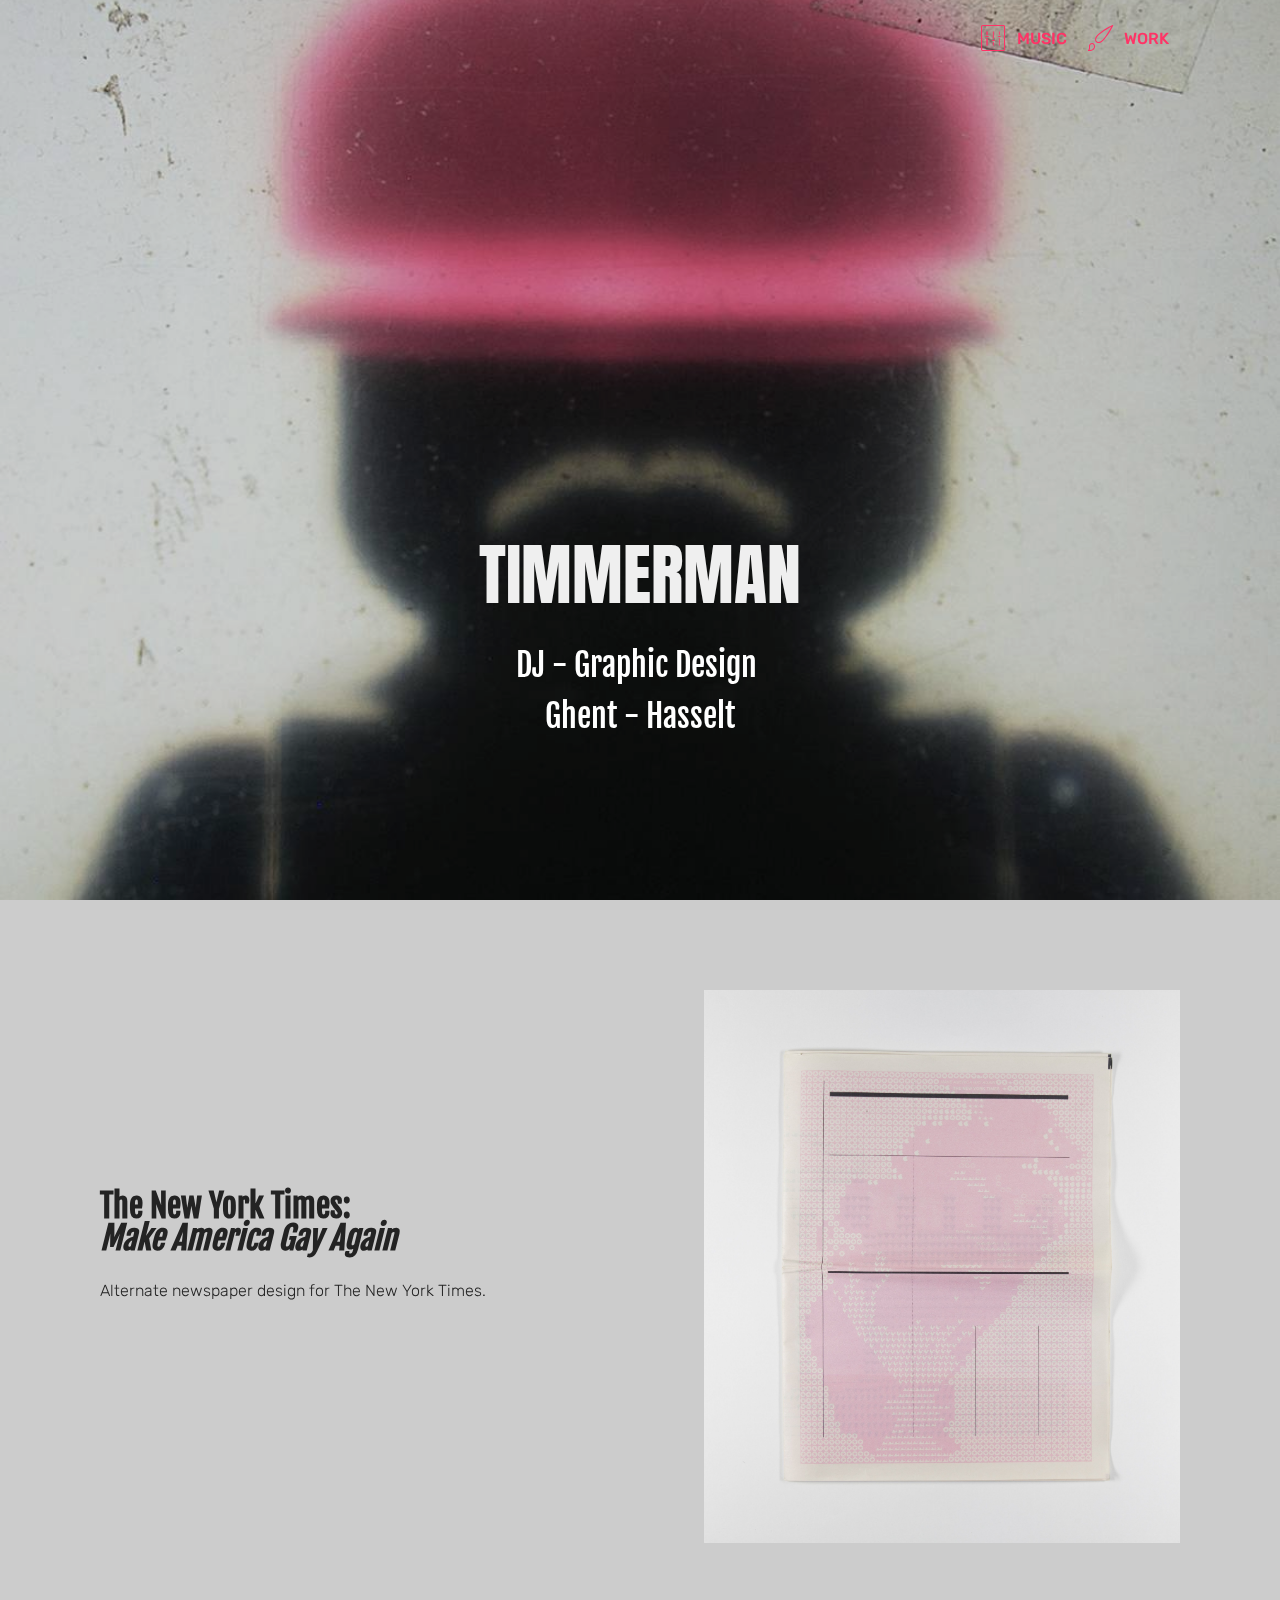
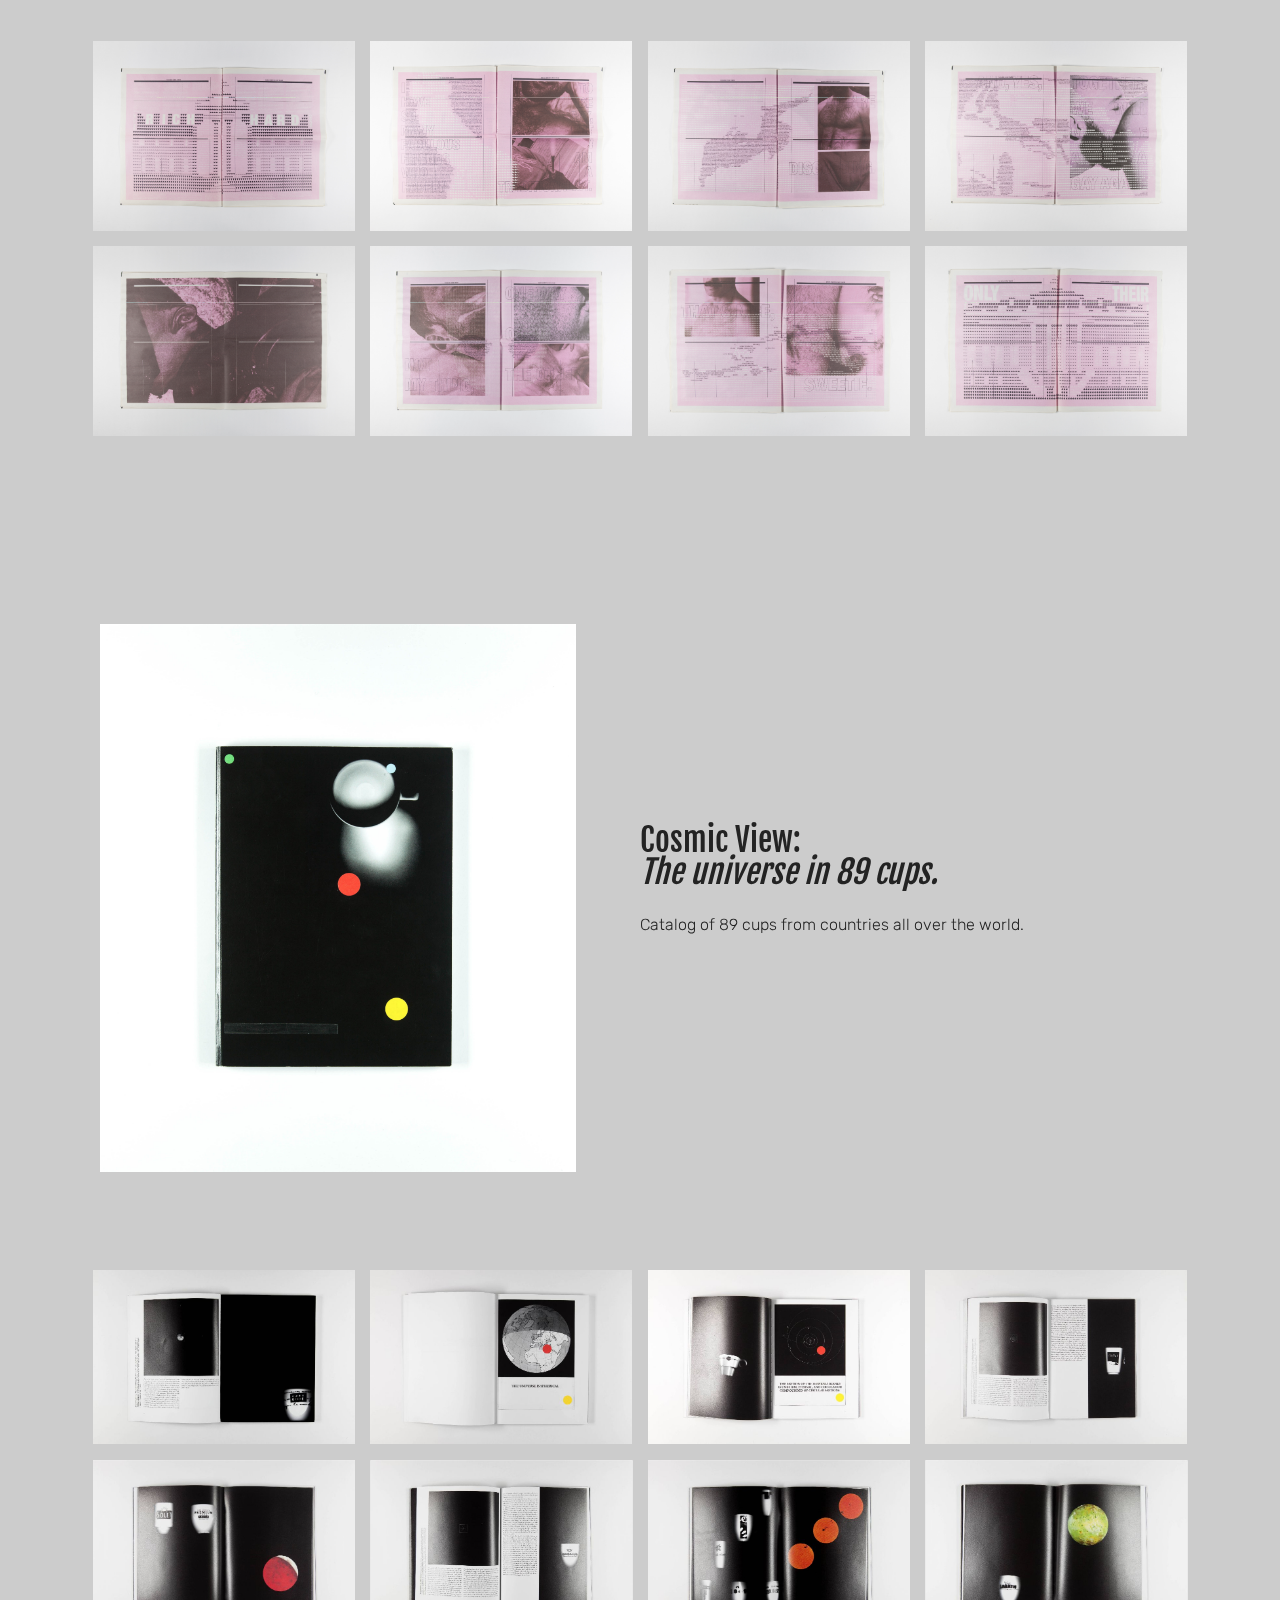
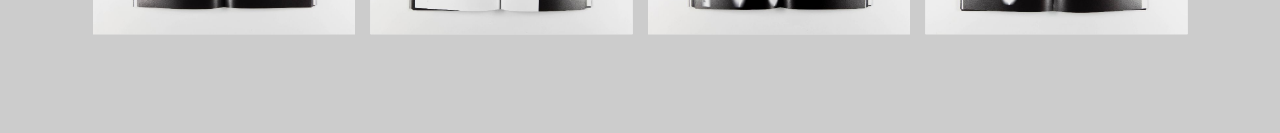
==== index.html @ 335372a8 "26/11" ====
<!DOCTYPE html>
<html>
<head>
  <!-- Site made with Mobirise Website Builder v4.4.1, https://mobirise.com -->
  <meta charset="UTF-8">
  <meta http-equiv="X-UA-Compatible" content="IE=edge">
  <meta name="generator" content="Mobirise v4.4.1, mobirise.com">
  <meta name="viewport" content="width=device-width, initial-scale=1">
  <link rel="shortcut icon" href="assets/images/logo2.png" type="image/x-icon">
  <meta name="description" content="">
  <title>Home</title>
  <link rel="stylesheet" href="assets/web/assets/mobirise-icons/mobirise-icons.css">
  <link rel="stylesheet" href="assets/tether/tether.min.css">
  <link rel="stylesheet" href="assets/bootstrap/css/bootstrap.min.css">
  <link rel="stylesheet" href="assets/bootstrap/css/bootstrap-grid.min.css">
  <link rel="stylesheet" href="assets/bootstrap/css/bootstrap-reboot.min.css">
  <link rel="stylesheet" href="assets/dropdown/css/style.css">
  <link rel="stylesheet" href="assets/theme/css/style.css">
  <link rel="stylesheet" href="assets/mobirise-gallery/style.css">
  <link rel="stylesheet" href="assets/mobirise/css/mbr-additional.css" type="text/css">
  
  
  
</head>
<body>
<section class="menu cid-qBTxX0wIe2" once="menu" id="menu1-1" data-rv-view="805">

    

    <nav class="navbar navbar-expand beta-menu navbar-dropdown align-items-center navbar-fixed-top navbar-toggleable-sm bg-color transparent">
        <button class="navbar-toggler navbar-toggler-right" type="button" data-toggle="collapse" data-target="#navbarSupportedContent" aria-controls="navbarSupportedContent" aria-expanded="false" aria-label="Toggle navigation">
            <div class="hamburger">
                <span></span>
                <span></span>
                <span></span>
                <span></span>
            </div>
        </button>
        <div class="menu-logo">
            <div class="navbar-brand">
                
                
            </div>
        </div>
        <div class="collapse navbar-collapse" id="navbarSupportedContent">
            <ul class="navbar-nav nav-dropdown nav-right navbar-nav-top-padding" data-app-modern-menu="true"><li class="nav-item">
                    <a class="nav-link link text-secondary display-7" href="https://soundcloud.com/toontimmerman"><span class="mbri-setting2 mbr-iconfont mbr-iconfont-btn"></span>
                        
                        MUSIC</a>
                </li><li class="nav-item"><a class="nav-link link text-secondary display-7" href="index.html#features11-2"><span class="mbri-change-style mbr-iconfont mbr-iconfont-btn"></span>
                        
                        WORK</a></li>
                <li class="nav-item">
                    <a class="nav-link link text-secondary display-7" href="https://mobirise.com"></a>
                </li></ul>
            
        </div>
    </nav>
</section>

<section class="engine"><a href="https://mobirise.co/i">build a website</a></section><section class="header5 cid-qBTwxMY8ou mbr-fullscreen mbr-parallax-background" id="header5-0" data-rv-view="764">

    

    <div class="mbr-overlay" style="opacity: 0.2; background-color: rgb(0, 0, 0);">
    </div>
    <div class="container">
        <div class="row justify-content-center">
            <div class="mbr-white col-md-10">
                <h1 class="mbr-section-title align-center pb-3 mbr-fonts-style display-1"><br><br><br><br><br>TIMMERMAN</h1>
                <p class="mbr-text align-center display-5 pb-3 mbr-fonts-style">
                   DJ - Graphic Design&nbsp;<br>Ghent - Hasselt</p>
                
            </div>
        </div>
    </div>

    
</section>

<section class="features11 cid-qC4REU5mBR" id="features11-2" data-rv-view="767">

    

    

    <div class="container">   
        <div class="col-md-12">
            <div class="media-container-row">
                <div class="mbr-figure" style="width: 50%;">
                    <a href="index.html#gallery1-6"><img src="assets/images/-mg-837-3013x3502.jpg" alt="Mobirise" title="" media-simple="true"></a>
                </div>
                <div class=" align-left aside-content">
                    <h2 class="mbr-title pt-2 mbr-fonts-style display-5"><strong>
                        </strong><br><br><br><br><br><br><strong>The New York Times:<br><em>Make America Gay Again</em></strong></h2>
                    <div class="mbr-section-text">
                        <p class="mbr-text mb-5 pt-3 mbr-light mbr-fonts-style display-7">Alternate newspaper design for The New York Times.</p>
                    </div>

                    
                </div>
            </div>
        </div> 
    </div>          
</section>

<section class="mbr-gallery mbr-slider-carousel cid-qC7fOtRAEL" id="gallery1-b" data-rv-view="770">

    

    <div class="container">
        <div><!-- Filter --><!-- Gallery --><div class="mbr-gallery-row"><div class="mbr-gallery-layout-default"><div><div><div class="mbr-gallery-item mbr-gallery-item--p1" data-video-url="false" data-tags="Awesome"><div href="#lb-gallery1-b" data-slide-to="0" data-toggle="modal"><img src="assets/images/mg-838-2000x1450-800x580.png" alt=""><span class="icon-focus"></span></div></div><div class="mbr-gallery-item mbr-gallery-item--p1" data-video-url="false" data-tags="Responsive"><div href="#lb-gallery1-b" data-slide-to="1" data-toggle="modal"><img src="assets/images/mg-840-2000x1450-800x580.png" alt=""><span class="icon-focus"></span></div></div><div class="mbr-gallery-item mbr-gallery-item--p1" data-video-url="false" data-tags="Creative"><div href="#lb-gallery1-b" data-slide-to="2" data-toggle="modal"><img src="assets/images/mg-843-2000x1450-800x580.png" alt=""><span class="icon-focus"></span></div></div><div class="mbr-gallery-item mbr-gallery-item--p1" data-video-url="false" data-tags="Animated"><div href="#lb-gallery1-b" data-slide-to="3" data-toggle="modal"><img src="assets/images/mg-846-2000x1450-800x580.png" alt=""><span class="icon-focus"></span></div></div><div class="mbr-gallery-item mbr-gallery-item--p1" data-video-url="false" data-tags="Awesome"><div href="#lb-gallery1-b" data-slide-to="4" data-toggle="modal"><img src="assets/images/mg-848-2000x1450-800x580.png" alt=""><span class="icon-focus"></span></div></div><div class="mbr-gallery-item mbr-gallery-item--p1" data-video-url="false" data-tags="Awesome"><div href="#lb-gallery1-b" data-slide-to="5" data-toggle="modal"><img src="assets/images/mg-851-2000x1450-800x580.png" alt=""><span class="icon-focus"></span></div></div><div class="mbr-gallery-item mbr-gallery-item--p1" data-video-url="false" data-tags="Responsive"><div href="#lb-gallery1-b" data-slide-to="6" data-toggle="modal"><img src="assets/images/mg-857-2000x1450-800x580.png" alt=""><span class="icon-focus"></span></div></div><div class="mbr-gallery-item mbr-gallery-item--p1" data-video-url="false" data-tags="Animated"><div href="#lb-gallery1-b" data-slide-to="7" data-toggle="modal"><img src="assets/images/mg-859-2000x1450-800x580.png" alt=""><span class="icon-focus"></span></div></div></div></div><div class="clearfix"></div></div></div><!-- Lightbox --><div data-app-prevent-settings="" class="mbr-slider modal fade carousel slide" tabindex="-1" data-keyboard="true" data-interval="false" id="lb-gallery1-b"><div class="modal-dialog"><div class="modal-content"><div class="modal-body"><div class="carousel-inner"><div class="carousel-item active"><img src="assets/images/-mg-838-2000x1450.png" alt=""></div><div class="carousel-item"><img src="assets/images/-mg-840-2000x1450.png" alt=""></div><div class="carousel-item"><img src="assets/images/-mg-843-2000x1450.png" alt=""></div><div class="carousel-item"><img src="assets/images/-mg-846-2000x1450.png" alt=""></div><div class="carousel-item"><img src="assets/images/-mg-848-2000x1450.png" alt=""></div><div class="carousel-item"><img src="assets/images/-mg-851-2000x1450.png" alt=""></div><div class="carousel-item"><img src="assets/images/-mg-857-2000x1450.png" alt=""></div><div class="carousel-item"><img src="assets/images/-mg-859-2000x1450.png" alt=""></div></div><a class="carousel-control carousel-control-prev" role="button" data-slide="prev" href="#lb-gallery1-b"><span class="mbri-left mbr-iconfont" aria-hidden="true"></span><span class="sr-only">Previous</span></a><a class="carousel-control carousel-control-next" role="button" data-slide="next" href="#lb-gallery1-b"><span class="mbri-right mbr-iconfont" aria-hidden="true"></span><span class="sr-only">Next</span></a><a class="close" href="#" role="button" data-dismiss="modal"><span class="sr-only">Close</span></a></div></div></div></div></div>
    </div>

</section>

<section class="features11 cid-qC6jsniKzt" id="features11-8" data-rv-view="807">

    

    

    <div class="container">   
        <div class="col-md-12">
            <div class="media-container-row">
                <div class="mbr-figure" style="width: 50%;">
                    <img src="assets/images/-mg-797-5616x3744.jpg" alt="Mobirise" title="" media-simple="true">
                </div>
                <div class=" align-left aside-content">
                    <h2 class="mbr-title pt-2 mbr-fonts-style display-5">
                        <br><br><br><br><br><br>Cosmic View:&nbsp;<br><em>The universe in 89 cups.</em></h2>
                    <div class="mbr-section-text">
                        <p class="mbr-text mb-5 pt-3 mbr-light mbr-fonts-style display-7">Catalog of 89 cups from countries all over the world.</p>
                    </div>

                    
                </div>
            </div>
        </div> 
    </div>          
</section>

<section class="mbr-gallery mbr-slider-carousel cid-qC6kuMWj76" id="gallery1-9" data-rv-view="810">

    

    <div class="container">
        <div><!-- Filter --><!-- Gallery --><div class="mbr-gallery-row"><div class="mbr-gallery-layout-default"><div><div><div class="mbr-gallery-item mbr-gallery-item--p1" data-video-url="false" data-tags="Creative"><div href="#lb-gallery1-9" data-slide-to="0" data-toggle="modal"><img src="assets/images/mg-803-2000x1333-800x533.jpg" alt=""><span class="icon-focus"></span></div></div><div class="mbr-gallery-item mbr-gallery-item--p1" data-video-url="false" data-tags="Responsive"><div href="#lb-gallery1-9" data-slide-to="1" data-toggle="modal"><img src="assets/images/mg-801-2000x1333-800x533.jpg" alt=""><span class="icon-focus"></span></div></div><div class="mbr-gallery-item mbr-gallery-item--p1" data-video-url="false" data-tags="Animated"><div href="#lb-gallery1-9" data-slide-to="2" data-toggle="modal"><img src="assets/images/mg-805-2000x1333-800x533.jpg" alt=""><span class="icon-focus"></span></div></div><div class="mbr-gallery-item mbr-gallery-item--p1" data-video-url="false" data-tags="Awesome"><div href="#lb-gallery1-9" data-slide-to="3" data-toggle="modal"><img src="assets/images/mg-807-2000x1333-800x533.jpg" alt=""><span class="icon-focus"></span></div></div><div class="mbr-gallery-item mbr-gallery-item--p1" data-video-url="false" data-tags="Awesome"><div href="#lb-gallery1-9" data-slide-to="4" data-toggle="modal"><img src="assets/images/mg-809-2000x1333-800x533.jpg" alt=""><span class="icon-focus"></span></div></div><div class="mbr-gallery-item mbr-gallery-item--p1" data-video-url="false" data-tags="Animated"><div href="#lb-gallery1-9" data-slide-to="5" data-toggle="modal"><img src="assets/images/mg-813-2000x1333-800x533.jpg" alt=""><span class="icon-focus"></span></div></div><div class="mbr-gallery-item mbr-gallery-item--p1" data-video-url="false" data-tags="Responsive"><div href="#lb-gallery1-9" data-slide-to="6" data-toggle="modal"><img src="assets/images/mg-812-2000x1333-800x533.jpg" alt=""><span class="icon-focus"></span></div></div><div class="mbr-gallery-item mbr-gallery-item--p1" data-video-url="false" data-tags="Awesome"><div href="#lb-gallery1-9" data-slide-to="7" data-toggle="modal"><img src="assets/images/mg-816-2000x1333-800x533.jpg" alt=""><span class="icon-focus"></span></div></div></div></div><div class="clearfix"></div></div></div><!-- Lightbox --><div data-app-prevent-settings="" class="mbr-slider modal fade carousel slide" tabindex="-1" data-keyboard="true" data-interval="false" id="lb-gallery1-9"><div class="modal-dialog"><div class="modal-content"><div class="modal-body"><div class="carousel-inner"><div class="carousel-item"><img src="assets/images/-mg-803-2000x1333.jpg" alt=""></div><div class="carousel-item"><img src="assets/images/-mg-801-2000x1333.jpg" alt=""></div><div class="carousel-item"><img src="assets/images/-mg-805-2000x1333.jpg" alt=""></div><div class="carousel-item"><img src="assets/images/-mg-807-2000x1333.jpg" alt=""></div><div class="carousel-item"><img src="assets/images/-mg-809-2000x1333.jpg" alt=""></div><div class="carousel-item"><img src="assets/images/-mg-813-2000x1333.jpg" alt=""></div><div class="carousel-item"><img src="assets/images/-mg-812-2000x1333.jpg" alt=""></div><div class="carousel-item active"><img src="assets/images/-mg-816-2000x1333.jpg" alt=""></div></div><a class="carousel-control carousel-control-prev" role="button" data-slide="prev" href="#lb-gallery1-9"><span class="mbri-left mbr-iconfont" aria-hidden="true"></span><span class="sr-only">Previous</span></a><a class="carousel-control carousel-control-next" role="button" data-slide="next" href="#lb-gallery1-9"><span class="mbri-right mbr-iconfont" aria-hidden="true"></span><span class="sr-only">Next</span></a><a class="close" href="#" role="button" data-dismiss="modal"><span class="sr-only">Close</span></a></div></div></div></div></div>
    </div>

</section>


  <script src="assets/web/assets/jquery/jquery.min.js"></script>
  <script src="assets/popper/popper.min.js"></script>
  <script src="assets/tether/tether.min.js"></script>
  <script src="assets/bootstrap/js/bootstrap.min.js"></script>
  <script src="assets/smooth-scroll/smooth-scroll.js"></script>
  <script src="assets/jarallax/jarallax.min.js"></script>
  <script src="assets/masonry/masonry.pkgd.min.js"></script>
  <script src="assets/imagesloaded/imagesloaded.pkgd.min.js"></script>
  <script src="assets/touch-swipe/jquery.touch-swipe.min.js"></script>
  <script src="assets/dropdown/js/script.min.js"></script>
  <script src="assets/jquery-mb-vimeo_player/jquery.mb.vimeo_player.js"></script>
  <script src="assets/bootstrap-carousel-swipe/bootstrap-carousel-swipe.js"></script>
  <script src="assets/theme/js/script.js"></script>
  <script src="assets/mobirise-slider-video/script.js"></script>
  <script src="assets/mobirise-gallery/player.min.js"></script>
  <script src="assets/mobirise-gallery/script.js"></script>
  
  
</body>
</html>
---- assets/web/assets/mobirise-icons/mobirise-icons.css ----
@font-face {
  font-family: 'MobiriseIcons';
  src:  url('mobirise-icons.eot?spat4u');
  src:  url('mobirise-icons.eot?spat4u#iefix') format('embedded-opentype'),
    url('mobirise-icons.ttf?spat4u') format('truetype'),
    url('mobirise-icons.woff?spat4u') format('woff'),
    url('mobirise-icons.svg?spat4u#MobiriseIcons') format('svg');
  font-weight: normal;
  font-style: normal;
}

[class^="mbri-"], [class*=" mbri-"] {
  /* use !important to prevent issues with browser extensions that change fonts */
  font-family: MobiriseIcons !important;
  speak: none;
  font-style: normal;
  font-weight: normal;
  font-variant: normal;
  text-transform: none;
  line-height: 1;

  /* Better Font Rendering =========== */
  -webkit-font-smoothing: antialiased;
  -moz-osx-font-smoothing: grayscale;
}

.mbri-add-submenu:before {
  content: "\e900";
}
.mbri-alert:before {
  content: "\e901";
}
.mbri-align-center:before {
  content: "\e902";
}
.mbri-align-justify:before {
  content: "\e903";
}
.mbri-align-left:before {
  content: "\e904";
}
.mbri-align-right:before {
  content: "\e905";
}
.mbri-android:before {
  content: "\e906";
}
.mbri-apple:before {
  content: "\e907";
}
.mbri-arrow-down:before {
  content: "\e908";
}
.mbri-arrow-next:before {
  content: "\e909";
}
.mbri-arrow-prev:before {
  content: "\e90a";
}
.mbri-arrow-up:before {
  content: "\e90b";
}
.mbri-bold:before {
  content: "\e90c";
}
.mbri-bookmark:before {
  content: "\e90d";
}
.mbri-bootstrap:before {
  content: "\e90e";
}
.mbri-briefcase:before {
  content: "\e90f";
}
.mbri-browse:before {
  content: "\e910";
}
.mbri-bulleted-list:before {
  content: "\e911";
}
.mbri-calendar:before {
  content: "\e912";
}
.mbri-camera:before {
  content: "\e913";
}
.mbri-cart-add:before {
  content: "\e914";
}
.mbri-cart-full:before {
  content: "\e915";
}
.mbri-cash:before {
  content: "\e916";
}
.mbri-change-style:before {
  content: "\e917";
}
.mbri-chat:before {
  content: "\e918";
}
.mbri-clock:before {
  content: "\e919";
}
.mbri-close:before {
  content: "\e91a";
}
.mbri-cloud:before {
  content: "\e91b";
}
.mbri-code:before {
  content: "\e91c";
}
.mbri-contact-form:before {
  content: "\e91d";
}
.mbri-credit-card:before {
  content: "\e91e";
}
.mbri-cursor-click:before {
  content: "\e91f";
}
.mbri-cust-feedback:before {
  content: "\e920";
}
.mbri-database:before {
  content: "\e921";
}
.mbri-delivery:before {
  content: "\e922";
}
.mbri-desktop:before {
  content: "\e923";
}
.mbri-devices:before {
  content: "\e924";
}
.mbri-down:before {
  content: "\e925";
}
.mbri-download:before {
  content: "\e989";
}
.mbri-drag-n-drop:before {
  content: "\e927";
}
.mbri-drag-n-drop2:before {
  content: "\e928";
}
.mbri-edit:before {
  content: "\e929";
}
.mbri-edit2:before {
  content: "\e92a";
}
.mbri-error:before {
  content: "\e92b";
}
.mbri-extension:before {
  content: "\e92c";
}
.mbri-features:before {
  content: "\e92d";
}
.mbri-file:before {
  content: "\e92e";
}
.mbri-flag:before {
  content: "\e92f";
}
.mbri-folder:before {
  content: "\e930";
}
.mbri-gift:before {
  content: "\e931";
}
.mbri-github:before {
  content: "\e932";
}
.mbri-globe:before {
  content: "\e933";
}
.mbri-globe-2:before {
  content: "\e934";
}
.mbri-growing-chart:before {
  content: "\e935";
}
.mbri-hearth:before {
  content: "\e936";
}
.mbri-help:before {
  content: "\e937";
}
.mbri-home:before {
  content: "\e938";
}
.mbri-hot-cup:before {
  content: "\e939";
}
.mbri-idea:before {
  content: "\e93a";
}
.mbri-image-gallery:before {
  content: "\e93b";
}
.mbri-image-slider:before {
  content: "\e93c";
}
.mbri-info:before {
  content: "\e93d";
}
.mbri-italic:before {
  content: "\e93e";
}
.mbri-key:before {
  content: "\e93f";
}
.mbri-laptop:before {
  content: "\e940";
}
.mbri-layers:before {
  content: "\e941";
}
.mbri-left-right:before {
  content: "\e942";
}
.mbri-left:before {
  content: "\e943";
}
.mbri-letter:before {
  content: "\e944";
}
.mbri-like:before {
  content: "\e945";
}
.mbri-link:before {
  content: "\e946";
}
.mbri-lock:before {
  content: "\e947";
}
.mbri-login:before {
  content: "\e948";
}
.mbri-logout:before {
  content: "\e949";
}
.mbri-magic-stick:before {
  content: "\e94a";
}
.mbri-map-pin:before {
  content: "\e94b";
}
.mbri-menu:before {
  content: "\e94c";
}
.mbri-mobile:before {
  content: "\e94d";
}
.mbri-mobile2:before {
  content: "\e94e";
}
.mbri-mobirise:before {
  content: "\e94f";
}
.mbri-more-horizontal:before {
  content: "\e950";
}
.mbri-more-vertical:before {
  content: "\e951";
}
.mbri-music:before {
  content: "\e952";
}
.mbri-new-file:before {
  content: "\e953";
}
.mbri-numbered-list:before {
  content: "\e954";
}
.mbri-opened-folder:before {
  content: "\e955";
}
.mbri-pages:before {
  content: "\e956";
}
.mbri-paper-plane:before {
  content: "\e957";
}
.mbri-paperclip:before {
  content: "\e958";
}
.mbri-photo:before {
  content: "\e959";
}
.mbri-photos:before {
  content: "\e95a";
}
.mbri-pin:before {
  content: "\e95b";
}
.mbri-play:before {
  content: "\e95c";
}
.mbri-plus:before {
  content: "\e95d";
}
.mbri-preview:before {
  content: "\e95e";
}
.mbri-print:before {
  content: "\e95f";
}
.mbri-protect:before {
  content: "\e960";
}
.mbri-question:before {
  content: "\e961";
}
.mbri-quote-left:before {
  content: "\e962";
}
.mbri-quote-right:before {
  content: "\e963";
}
.mbri-refresh:before {
  content: "\e964";
}
.mbri-responsive:before {
  content: "\e965";
}
.mbri-right:before {
  content: "\e966";
}
.mbri-rocket:before {
  content: "\e967";
}
.mbri-sad-face:before {
  content: "\e968";
}
.mbri-sale:before {
  content: "\e969";
}
.mbri-save:before {
  content: "\e96a";
}
.mbri-search:before {
  content: "\e96b";
}
.mbri-setting:before {
  content: "\e96c";
}
.mbri-setting2:before {
  content: "\e96d";
}
.mbri-setting3:before {
  content: "\e96e";
}
.mbri-share:before {
  content: "\e96f";
}
.mbri-shopping-bag:before {
  content: "\e970";
}
.mbri-shopping-basket:before {
  content: "\e971";
}
.mbri-shopping-cart:before {
  content: "\e972";
}
.mbri-sites:before {
  content: "\e973";
}
.mbri-smile-face:before {
  content: "\e974";
}
.mbri-speed:before {
  content: "\e975";
}
.mbri-star:before {
  content: "\e976";
}
.mbri-success:before {
  content: "\e977";
}
.mbri-sun:before {
  content: "\e978";
}
.mbri-sun2:before {
  content: "\e979";
}
.mbri-tablet:before {
  content: "\e97a";
}
.mbri-tablet-vertical:before {
  content: "\e97b";
}
.mbri-target:before {
  content: "\e97c";
}
.mbri-timer:before {
  content: "\e97d";
}
.mbri-to-ftp:before {
  content: "\e97e";
}
.mbri-to-local-drive:before {
  content: "\e97f";
}
.mbri-touch-swipe:before {
  content: "\e980";
}
.mbri-touch:before {
  content: "\e981";
}
.mbri-trash:before {
  content: "\e982";
}
.mbri-underline:before {
  content: "\e983";
}
.mbri-unlink:before {
  content: "\e984";
}
.mbri-unlock:before {
  content: "\e985";
}
.mbri-up-down:before {
  content: "\e986";
}
.mbri-up:before {
  content: "\e987";
}
.mbri-update:before {
  content: "\e988";
}
.mbri-upload:before {
 content: "\e926"; 
}
.mbri-user:before {
  content: "\e98a";
}
.mbri-user2:before {
  content: "\e98b";
}
.mbri-users:before {
  content: "\e98c";
}
.mbri-video:before {
  content: "\e98d";
}
.mbri-video-play:before {
  content: "\e98e";
}
.mbri-watch:before {
  content: "\e98f";
}
.mbri-website-theme:before {
  content: "\e990";
}
.mbri-wifi:before {
  content: "\e991";
}
.mbri-windows:before {
  content: "\e992";
}
.mbri-zoom-out:before {
  content: "\e993";
}
.mbri-redo:before {
  content: "\e994";
}
.mbri-undo:before {
  content: "\e995";
}
---- assets/dropdown/css/style.css ----
.navbar-dropdown {
  left: 0;
  padding: 0;
  position: absolute;
  right: 0;
  top: 0;
  transition: all 0.45s ease;
  z-index: 1030;
  background: #282828; }
  .navbar-dropdown .navbar-logo {
    margin-right: 0.8rem;
    transition: margin 0.3s ease-in-out;
    vertical-align: middle; }
    .navbar-dropdown .navbar-logo img {
      height: 3.125rem;
      transition: all 0.3s ease-in-out; }
    .navbar-dropdown .navbar-logo.mbr-iconfont {
      font-size: 3.125rem;
      line-height: 3.125rem; }
  .navbar-dropdown .navbar-caption {
    font-weight: 700;
    white-space: normal;
    vertical-align: -4px;
    line-height: 3.125rem !important; }
    .navbar-dropdown .navbar-caption, .navbar-dropdown .navbar-caption:hover {
      color: inherit;
      text-decoration: none; }
  .navbar-dropdown .mbr-iconfont + .navbar-caption {
    vertical-align: -1px; }
  .navbar-dropdown.navbar-fixed-top {
    position: fixed; }
  .navbar-dropdown .navbar-brand span {
    vertical-align: -4px; }
  .navbar-dropdown.bg-color.transparent {
    background: none; }
  .navbar-dropdown.navbar-short .navbar-brand {
    padding: 0.625rem 0; }
    .navbar-dropdown.navbar-short .navbar-brand span {
      vertical-align: -1px; }
  .navbar-dropdown.navbar-short .navbar-caption {
    line-height: 2.375rem !important;
    vertical-align: -2px; }
  .navbar-dropdown.navbar-short .navbar-logo {
    margin-right: 0.5rem; }
    .navbar-dropdown.navbar-short .navbar-logo img {
      height: 2.375rem; }
    .navbar-dropdown.navbar-short .navbar-logo.mbr-iconfont {
      font-size: 2.375rem;
      line-height: 2.375rem; }
  .navbar-dropdown.navbar-short .mbr-table-cell {
    height: 3.625rem; }
  .navbar-dropdown .navbar-close {
    left: 0.6875rem;
    position: fixed;
    top: 0.75rem;
    z-index: 1000; }
  .navbar-dropdown .hamburger-icon {
    content: "";
    display: inline-block;
    vertical-align: middle;
    width: 16px;
    -webkit-box-shadow: 0 -6px 0 1px #282828,0 0 0 1px #282828,0 6px 0 1px #282828;
    -moz-box-shadow: 0 -6px 0 1px #282828,0 0 0 1px #282828,0 6px 0 1px #282828;
    box-shadow: 0 -6px 0 1px #282828,0 0 0 1px #282828,0 6px 0 1px #282828; }

.dropdown-menu .dropdown-toggle[data-toggle="dropdown-submenu"]::after {
  border-bottom: 0.35em solid transparent;
  border-left: 0.35em solid;
  border-right: 0;
  border-top: 0.35em solid transparent;
  margin-left: 0.3rem; }

.dropdown-menu .dropdown-item:focus {
  outline: 0; }

.nav-dropdown {
  font-size: 0.75rem;
  font-weight: 500;
  height: auto !important; }
  .nav-dropdown .nav-btn {
    padding-left: 1rem; }
  .nav-dropdown .link {
    margin: .667em 1.667em;
    font-weight: 500;
    padding: 0;
    transition: color .2s ease-in-out; }
    .nav-dropdown .link.dropdown-toggle {
      margin-right: 2.583em; }
      .nav-dropdown .link.dropdown-toggle::after {
        margin-left: .25rem;
        border-top: 0.35em solid;
        border-right: 0.35em solid transparent;
        border-left: 0.35em solid transparent;
        border-bottom: 0; }
      .nav-dropdown .link.dropdown-toggle[aria-expanded="true"] {
        margin: 0;
        padding: 0.667em 3.263em  0.667em 1.667em; }
  .nav-dropdown .link::after,
  .nav-dropdown .dropdown-item::after {
    color: inherit; }
  .nav-dropdown .btn {
    font-size: 0.75rem;
    font-weight: 700;
    letter-spacing: 0;
    margin-bottom: 0;
    padding-left: 1.25rem;
    padding-right: 1.25rem; }
  .nav-dropdown .dropdown-menu {
    border-radius: 0;
    border: 0;
    left: 0;
    margin: 0;
    padding-bottom: 1.25rem;
    padding-top: 1.25rem;
    position: relative; }
  .nav-dropdown .dropdown-submenu {
    margin-left: 0.125rem;
    top: 0; }
  .nav-dropdown .dropdown-item {
    font-weight: 500;
    line-height: 2;
    padding: 0.3846em 4.615em 0.3846em 1.5385em;
    position: relative;
    transition: color .2s ease-in-out, background-color .2s ease-in-out; }
    .nav-dropdown .dropdown-item::after {
      margin-top: -0.3077em;
      position: absolute;
      right: 1.1538em;
      top: 50%; }
    .nav-dropdown .dropdown-item:focus, .nav-dropdown .dropdown-item:hover {
      background: none; }

@media (max-width: 767px) {
  .nav-dropdown.navbar-toggleable-sm {
    bottom: 0;
    display: none;
    left: 0;
    overflow-x: hidden;
    position: fixed;
    top: 0;
    transform: translateX(-100%);
    -ms-transform: translateX(-100%);
    -webkit-transform: translateX(-100%);
    width: 18.75rem;
    z-index: 999; } }
.nav-dropdown.navbar-toggleable-xl {
  bottom: 0;
  display: none;
  left: 0;
  overflow-x: hidden;
  position: fixed;
  top: 0;
  transform: translateX(-100%);
  -ms-transform: translateX(-100%);
  -webkit-transform: translateX(-100%);
  width: 18.75rem;
  z-index: 999; }

.nav-dropdown-sm {
  display: block !important;
  overflow-x: hidden;
  overflow: auto;
  padding-top: 3.875rem; }
  .nav-dropdown-sm::after {
    content: "";
    display: block;
    height: 3rem;
    width: 100%; }
  .nav-dropdown-sm.collapse.in ~ .navbar-close {
    display: block !important; }
  .nav-dropdown-sm.collapsing, .nav-dropdown-sm.collapse.in {
    transform: translateX(0);
    -ms-transform: translateX(0);
    -webkit-transform: translateX(0);
    transition: all 0.25s ease-out;
    -webkit-transition: all 0.25s ease-out;
    background: #282828; }
  .nav-dropdown-sm.collapsing[aria-expanded="false"] {
    transform: translateX(-100%);
    -ms-transform: translateX(-100%);
    -webkit-transform: translateX(-100%); }
  .nav-dropdown-sm .nav-item {
    display: block;
    margin-left: 0 !important;
    padding-left: 0; }
  .nav-dropdown-sm .link,
  .nav-dropdown-sm .dropdown-item {
    border-top: 1px dotted rgba(255, 255, 255, 0.1);
    font-size: 0.8125rem;
    line-height: 1.6;
    margin: 0 !important;
    padding: 0.875rem 2.4rem 0.875rem 1.5625rem !important;
    position: relative;
    white-space: normal; }
    .nav-dropdown-sm .link:focus, .nav-dropdown-sm .link:hover,
    .nav-dropdown-sm .dropdown-item:focus,
    .nav-dropdown-sm .dropdown-item:hover {
      background: rgba(0, 0, 0, 0.2) !important;
      color: #c0a375; }
  .nav-dropdown-sm .nav-btn {
    position: relative;
    padding: 1.5625rem 1.5625rem 0 1.5625rem; }
    .nav-dropdown-sm .nav-btn::before {
      border-top: 1px dotted rgba(255, 255, 255, 0.1);
      content: "";
      left: 0;
      position: absolute;
      top: 0;
      width: 100%; }
    .nav-dropdown-sm .nav-btn + .nav-btn {
      padding-top: 0.625rem; }
      .nav-dropdown-sm .nav-btn + .nav-btn::before {
        display: none; }
  .nav-dropdown-sm .btn {
    padding: 0.625rem 0; }
  .nav-dropdown-sm .dropdown-toggle[data-toggle="dropdown-submenu"]::after {
    margin-left: .25rem;
    border-top: 0.35em solid;
    border-right: 0.35em solid transparent;
    border-left: 0.35em solid transparent;
    border-bottom: 0; }
  .nav-dropdown-sm .dropdown-toggle[data-toggle="dropdown-submenu"][aria-expanded="true"]::after {
    border-top: 0;
    border-right: 0.35em solid transparent;
    border-left: 0.35em solid transparent;
    border-bottom: 0.35em solid; }
  .nav-dropdown-sm .dropdown-menu {
    margin: 0;
    padding: 0;
    position: relative;
    top: 0;
    left: 0;
    width: 100%;
    border: 0;
    float: none;
    border-radius: 0;
    background: none; }
  .nav-dropdown-sm .dropdown-submenu {
    left: 100%;
    margin-left: 0.125rem;
    margin-top: -1.25rem;
    top: 0; }

.navbar-toggleable-sm .nav-dropdown .dropdown-menu {
  position: absolute; }

.navbar-toggleable-sm .nav-dropdown .dropdown-submenu {
  left: 100%;
  margin-left: 0.125rem;
  margin-top: -1.25rem;
  top: 0; }

.navbar-toggleable-sm.opened .nav-dropdown .dropdown-menu {
  position: relative; }

.navbar-toggleable-sm.opened .nav-dropdown .dropdown-submenu {
  left: 0;
  margin-left: 00rem;
  margin-top: 0rem;
  top: 0; }

.is-builder .nav-dropdown.collapsing {
  transition: none !important; }

/*# sourceMappingURL=style.css.map */
---- assets/theme/css/style.css ----
/*!
 * Mobirise v4 theme (https://mobirise.com/)
 * Copyright 2017 Mobirise
 */
section {
  background-color: #eeeeee; }

section,
.container,
.container-fluid {
  position: relative;
  word-wrap: break-word; }

a.mbr-iconfont:hover {
  text-decoration: none; }

.article .lead p, .article .lead ul, .article .lead ol, .article .lead pre, .article .lead blockquote {
  margin-bottom: 0; }

a {
  font-style: normal;
  font-weight: 400;
  cursor: pointer; }
  a, a:hover {
    text-decoration: none; }

figure {
  margin-bottom: 0; }

body {
  color: #232323; }

h1, h2, h3, h4, h5, h6,
.h1, .h2, .h3, .h4, .h5, .h6,
.display-1, .display-2, .display-3, .display-4 {
  line-height: 1;
  word-break: break-word;
  word-wrap: break-word; }

b, strong {
  font-weight: bold; }

blockquote {
  padding: 10px 0 10px 20px;
  position: relative;
  border-left: 2px solid;
  border-color: #ff3366; }

input:-webkit-autofill, input:-webkit-autofill:hover, input:-webkit-autofill:focus, input:-webkit-autofill:active {
  transition-delay: 9999s;
  transition-property: background-color, color; }

textarea[type="hidden"] {
  display: none; }

body {
  position: relative; }

section {
  background-position: 50% 50%;
  background-repeat: no-repeat;
  background-size: cover; }
  section .mbr-background-video,
  section .mbr-background-video-preview {
    position: absolute;
    bottom: 0;
    left: 0;
    right: 0;
    top: 0; }

.hidden {
  visibility: hidden; }

.mbr-z-index20 {
  z-index: 20; }

/*! Base colors */
.mbr-white {
  color: #ffffff; }

.mbr-black {
  color: #000000; }

.mbr-bg-white {
  background-color: #ffffff; }

.mbr-bg-black {
  background-color: #000000; }

/*! Text-aligns */
.align-left {
  text-align: left; }

.align-center {
  text-align: center; }

.align-right {
  text-align: right; }

@media (max-width: 767px) {
  .align-left, .align-center, .align-right, .mbr-section-btn, .mbr-section-title {
    text-align: center; } }
/*! Font-weight  */
.mbr-light {
  font-weight: 300; }

.mbr-regular {
  font-weight: 400; }

.mbr-semibold {
  font-weight: 500; }

.mbr-bold {
  font-weight: 700; }

/*! Media  */
.media-size-item {
  -webkit-flex: 1 1 auto;
  -moz-flex: 1 1 auto;
  -ms-flex: 1 1 auto;
  -o-flex: 1 1 auto;
  flex: 1 1 auto; }

.media-content {
  -webkit-flex-basis: 100%;
  flex-basis: 100%; }

.media-container-row {
  display: -ms-flexbox;
  display: -webkit-flex;
  display: flex;
  -webkit-flex-direction: row;
  -ms-flex-direction: row;
  flex-direction: row;
  -webkit-flex-wrap: wrap;
  -ms-flex-wrap: wrap;
  flex-wrap: wrap;
  -webkit-justify-content: center;
  -ms-flex-pack: center;
  justify-content: center;
  -webkit-align-content: center;
  -ms-flex-line-pack: center;
  align-content: center;
  -webkit-align-items: start;
  -ms-flex-align: start;
  align-items: start; }
  .media-container-row .media-size-item {
    width: 400px; }

.media-container-column {
  display: -ms-flexbox;
  display: -webkit-flex;
  display: flex;
  -webkit-flex-direction: column;
  -ms-flex-direction: column;
  flex-direction: column;
  -webkit-flex-wrap: wrap;
  -ms-flex-wrap: wrap;
  flex-wrap: wrap;
  -webkit-justify-content: center;
  -ms-flex-pack: center;
  justify-content: center;
  -webkit-align-content: center;
  -ms-flex-line-pack: center;
  align-content: center;
  -webkit-align-items: stretch;
  -ms-flex-align: stretch;
  align-items: stretch; }
  .media-container-column > * {
    width: 100%; }

@media (min-width: 992px) {
  .media-container-row {
    -webkit-flex-wrap: nowrap;
    -ms-flex-wrap: nowrap;
    flex-wrap: nowrap; } }
figure {
  overflow: hidden; }

figure[mbr-media-size] {
  transition: width 0.1s; }

.mbr-figure img, .mbr-figure iframe {
  display: block;
  width: 100%; }

.card {
  background-color: transparent;
  border: none; }

.card-img {
  text-align: center;
  flex-shrink: 0; }

.media {
  max-width: 100%;
  margin: 0 auto; }

.mbr-figure {
  -ms-flex-item-align: center;
  -ms-grid-row-align: center;
  -webkit-align-self: center;
  align-self: center; }

.media-container > div {
  max-width: 100%; }

.mbr-figure img, .card-img img {
  width: 100%; }

@media (max-width: 991px) {
  .media-size-item {
    width: auto !important; }

  .media {
    width: auto; }

  .mbr-figure {
    width: 100% !important; } }
/*! Buttons */
.mbr-section-btn {
  margin-left: -.25rem;
  margin-right: -.25rem;
  font-size: 0; }

nav .mbr-section-btn {
  margin-left: 0rem;
  margin-right: 0rem; }

/*! Btn icon margin */
.btn .mbr-iconfont, .btn.btn-sm .mbr-iconfont {
  cursor: pointer;
  margin-right: 0.5rem; }

.btn.btn-md .mbr-iconfont, .btn.btn-md .mbr-iconfont {
  margin-right: 0.8rem; }

.mbr-regular {
  font-weight: 400; }

.mbr-semibold {
  font-weight: 500; }

.mbr-bold {
  font-weight: 700; }

[type="submit"] {
  -webkit-appearance: none; }

/*! Full-screen */
.mbr-fullscreen .mbr-overlay {
  min-height: 100vh; }

.mbr-fullscreen {
  display: flex;
  display: -webkit-flex;
  display: -moz-flex;
  display: -ms-flex;
  display: -o-flex;
  align-items: center;
  -webkit-align-items: center;
  min-height: 100vh;
  padding-top: 3rem;
  padding-bottom: 3rem; }

/*! Map */
.map {
  height: 25rem;
  position: relative; }
  .map iframe {
    width: 100%;
    height: 100%; }

/* Form */
.form-asterisk {
  font-family: initial;
  position: absolute;
  top: -2px;
  font-weight: normal; }

/*! Scroll to top arrow */
.mbr-arrow-up {
  bottom: 25px;
  right: 90px;
  position: fixed;
  text-align: right;
  z-index: 5000;
  color: #ffffff;
  font-size: 32px;
  transform: rotate(180deg);
  -webkit-transform: rotate(180deg); }

.mbr-arrow-up a {
  background: rgba(0, 0, 0, 0.2);
  border-radius: 3px;
  color: #fff;
  display: inline-block;
  height: 60px;
  width: 60px;
  outline-style: none !important;
  position: relative;
  text-decoration: none;
  transition: all .3s ease-in-out;
  cursor: pointer;
  text-align: center; }
  .mbr-arrow-up a:hover {
    background-color: rgba(0, 0, 0, 0.4); }
  .mbr-arrow-up a i {
    line-height: 60px; }

.mbr-arrow-up-icon {
  display: block;
  color: #fff; }

.mbr-arrow-up-icon::before {
  content: "\203a";
  display: inline-block;
  font-family: serif;
  font-size: 32px;
  line-height: 1;
  font-style: normal;
  position: relative;
  top: 6px;
  left: -4px;
  -webkit-transform: rotate(-90deg);
  transform: rotate(-90deg); }

/*! Arrow Down */
.mbr-arrow {
  position: absolute;
  bottom: 45px;
  left: 50%;
  width: 60px;
  height: 60px;
  cursor: pointer;
  background-color: rgba(80, 80, 80, 0.5);
  border-radius: 50%;
  -webkit-transform: translateX(-50%);
  transform: translateX(-50%); }
  .mbr-arrow > a {
    display: inline-block;
    text-decoration: none;
    outline-style: none;
    -webkit-animation: arrowdown 1.7s ease-in-out infinite;
    animation: arrowdown 1.7s ease-in-out infinite; }
    .mbr-arrow > a > i {
      position: absolute;
      top: -2px;
      left: 15px;
      font-size: 2rem; }

@keyframes arrowdown {
  0% {
    transform: translateY(0px);
    -webkit-transform: translateY(0px); }
  50% {
    transform: translateY(-5px);
    -webkit-transform: translateY(-5px); }
  100% {
    transform: translateY(0px);
    -webkit-transform: translateY(0px); } }
@-webkit-keyframes arrowdown {
  0% {
    transform: translateY(0px);
    -webkit-transform: translateY(0px); }
  50% {
    transform: translateY(-5px);
    -webkit-transform: translateY(-5px); }
  100% {
    transform: translateY(0px);
    -webkit-transform: translateY(0px); } }
@media (max-width: 500px) {
  .mbr-arrow-up {
    left: 50%;
    right: auto;
    transform: translateX(-50%) rotate(180deg);
    -webkit-transform: translateX(-50%) rotate(180deg); } }
/*Gradients animation*/
@keyframes gradient-animation {
  from {
    background-position: 0% 100%;
    animation-timing-function: ease-in-out; }
  to {
    background-position: 100% 0%;
    animation-timing-function: ease-in-out; } }
@-webkit-keyframes gradient-animation {
  from {
    background-position: 0% 100%;
    animation-timing-function: ease-in-out; }
  to {
    background-position: 100% 0%;
    animation-timing-function: ease-in-out; } }
.bg-gradient {
  background-size: 200% 200%;
  animation: gradient-animation 5s infinite alternate;
  -webkit-animation: gradient-animation 5s infinite alternate; }

.menu .navbar-brand {
  display: -webkit-flex; }
  .menu .navbar-brand span {
    display: flex;
    display: -webkit-flex; }
  .menu .navbar-brand .navbar-caption-wrap {
    display: -webkit-flex; }
  .menu .navbar-brand .navbar-logo img {
    display: -webkit-flex; }
@media (min-width: 768px) and (max-width: 991px) {
  .menu .navbar-toggleable-sm .navbar-nav {
    display: -webkit-box;
    display: -webkit-flex;
    display: -ms-flexbox; } }
@media (min-width: 992px) {
  .menu .navbar-nav.nav-dropdown {
    display: -webkit-flex; }
  .menu .navbar-toggleable-sm .navbar-collapse {
    display: -webkit-flex !important; } }

/*# sourceMappingURL=style.css.map */
.engine {
	position: absolute;
	text-indent: -2400px;
	text-align: center;
	padding: 0;
	top: 0;
	left: -2400px;
}
---- assets/mobirise-gallery/style.css ----
/*-------

   Gallery

-------*/
.mbr-gallery .mbr-gallery-item {
  position: relative;
  display: inline-block;
  width: 25%;
  cursor: pointer; }

@media (max-width: 768px) {
  .mbr-gallery .mbr-gallery-item {
    width: 50%; } }
@media (max-width: 400px) {
  .mbr-gallery .mbr-gallery-item {
    width: 100%; } }
.mbr-gallery .icon-focus,
.mbr-gallery .icon-video {
  position: absolute;
  top: calc(50% - 32px);
  left: calc(50% - 24px);
  font-family: 'MobiriseIcons' !important;
  font-size: 3rem !important;
  color: #fff;
  opacity: 0;
  transition: .2s opacity ease-in-out;
  z-index: 5; }

.mbr-gallery .icon-focus::before {
  content: '\e96b'; }

.mbr-gallery .icon-video::before {
  content: '\e95c'; }

.mbr-gallery .mbr-gallery-item > div:hover .icon-focus,
.mbr-gallery .mbr-gallery-item > div:hover .icon-video {
  opacity: 1; }

.mbr-gallery .mbr-gallery-item img {
  width: 100%;
  opacity: 1;
  -webkit-transition: .2s opacity ease-in-out;
  transition: .2s opacity ease-in-out; }

.mbr-gallery .mbr-gallery-item > div:hover img {
  opacity: 1; }

.mbr-gallery .mbr-gallery-item > div {
  background: #fff;
  display: block;
  outline: none;
  position: relative; }

.mbr-gallery .mbr-gallery-item .icon {
  -webkit-transform: translateX(-50%) translateY(-50%);
  -webkit-transition: .2s opacity ease-in-out;
  color: #000;
  font-size: 30px;
  height: 69px;
  left: 50%;
  opacity: 0;
  position: absolute;
  top: 50%;
  transform: translateX(-50%) translateY(-50%);
  transition: .2s opacity ease-in-out;
  width: 69px; }

.mbr-gallery .mbr-gallery-item .icon::after,
.mbr-gallery .mbr-gallery-item .icon::before {
  content: '';
  display: block;
  position: absolute;
  height: 69px;
  width: 1px;
  margin-left: 34.5px;
  background-color: #fff; }

.mbr-gallery .mbr-gallery-item .icon::after {
  width: 69px;
  height: 1px;
  margin-left: 0;
  margin-top: 34.5px; }

.mbr-gallery .mbr-gallery-item > div:hover .icon {
  opacity: 1; }

.mbr-gallery .mbr-gallery-item > div:hover::before {
  opacity: .9; }

.mbr-gallery .mbr-gallery-item > div:hover .mbr-gallery-title {
  background: transparent !important; }

/* remove spacing */
.mbr-gallery .mbr-gallery-row.no-gutter {
  margin: 0; }

.mbr-gallery .mbr-gallery-row.no-gutter .mbr-gallery-item {
  padding: 0; }

/* container */
.mbr-gallery .container.mbr-gallery-layout-default {
  padding: 93px 0; }

/* fix horizontal scrollbar */
.mbr-gallery .mbr-gallery-layout-article,
.mbr-gallery .mbr-gallery-layout-default {
  overflow: hidden; }

/* lightbox */
.mbr-gallery .modal {
  position: fixed;
  overflow: hidden;
  padding-right: 0 !important; }

.mbr-gallery .modal-content {
  border-radius: 0;
  border: none;
  background: transparent; }

.mbr-gallery .modal-body {
  padding: 0; }

.mbr-gallery .modal-body img {
  width: 100%; }

.mbr-gallery .modal .close {
  position: fixed;
  background: #1b1b1b;
  opacity: .5;
  font-size: 35px;
  font-weight: 300;
  width: 70px;
  height: 70px;
  border-radius: 50%;
  color: #fff;
  top: 2.5rem;
  right: 2.5rem;
  line-height: 70px;
  border: none;
  text-align: center;
  text-shadow: none;
  z-index: 5;
  -webkit-transition: opacity .3s ease;
  -moz-transition: opacity .3s ease;
  -o-transition: opacity .3s ease;
  transition: opacity .3s ease;
  font-family: 'MobiriseIcons'; }
  .mbr-gallery .modal .close::before {
    content: '\e91a'; }

.mbr-gallery .modal .close:hover {
  opacity: 1;
  background: #000;
  color: #fff; }

.mbr-gallery .modal-dialog {
  max-width: 100% !important; }

.mbr-gallery .modal.in .modal-dialog {
  margin: 0 auto; }

/* modal back color opacity */
.modal-backdrop.in {
  opacity: .8;
  filter: alpha(opacity=80); }

@media (max-width: 768px) {
  .mbr-gallery .carousel-control,
  .mbr-gallery .carousel-indicators,
  .mbr-gallery .modal .close {
    position: fixed; } }
/* fix fade in effect */
.mbr-gallery .modal.fade .modal-dialog {
  -webkit-transition: margin-top .3s ease-out;
  -moz-transition: margin-top .3s ease-out;
  -o-transition: margin-top .3s ease-out;
  transition: margin-top .3s ease-out; }

.mbr-gallery .modal.fade .modal-dialog,
.mbr-gallery .modal.in .modal-dialog {
  -webkit-transform: none;
  -ms-transform: none;
  -o-transform: none;
  transform: none; }

/*-------

   Slider

-------*/
.mbr-slider .carousel-inner > .active,
.mbr-slider .carousel-inner > .next,
.mbr-slider .carousel-inner > .prev {
  display: table; }

.mbr-slider .carousel-control {
  position: absolute;
  width: 70px;
  height: 70px;
  top: 50%;
  margin-top: -35px;
  line-height: 70px;
  border-radius: 50%;
  font-size: 35px;
  border: 0;
  opacity: .5;
  text-shadow: none;
  z-index: 5;
  color: #fff;
  -webkit-transition: all .2s ease-in-out 0s;
  -o-transition: all .2s ease-in-out 0s;
  transition: all .2s ease-in-out 0s; }

.mbr-gallery .mbr-slider .carousel-control {
  position: fixed; }

@media (max-width: 991px) {
  .mbr-gallery .mbr-slider .carousel-control {
    bottom: 2.5rem;
    margin-top: 0;
    top: auto;
    z-index: 17; } }
.mbr-gallery .mbr-slider .carousel-inner > .active {
  display: block; }

.mbr-slider .carousel-control.left {
  left: 0;
  margin-left: 2.5rem; }

.mbr-slider .carousel-control.right {
  right: 0;
  margin-right: 2.5rem; }

.mbr-slider .carousel-control .icon-next,
.mbr-slider .carousel-control .icon-prev {
  margin-top: -18px;
  font-size: 40px;
  line-height: 27px; }

.mbr-slider .carousel-control:hover {
  background: #1b1b1b;
  color: #fff;
  opacity: 1; }

.mbr-slider .carousel-indicators {
  position: absolute;
  bottom: 0;
  margin-bottom: 1.5rem !important; }

@media (max-width: 543px) {
  .mbr-slider .carousel-indicators {
    display: none; } }
.carousel-indicators .active,
.carousel-indicators li {
  width: 15px;
  height: 15px;
  margin: 3px;
  background: #1b1b1b;
  border: 0;
  opacity: .5; }

.carousel-indicators .active {
  border: 4px solid #1b1b1b;
  background: #fff; }

.carousel-indicators li {
  max-width: 15px;
  max-height: 15px;
  margin: 3px;
  background: #1b1b1b;
  border: 0;
  border-radius: 50%;
  opacity: .5; }

.carousel-indicators li.active {
  border: 4px solid #1b1b1b;
  background: #fff; }

.container .carousel-indicators {
  margin-bottom: 3px; }

.mbr-gallery .mbr-slider .carousel-indicators {
  position: fixed;
  margin-bottom: 2.5rem !important; }

@media (max-width: 991px) {
  .mbr-gallery .mbr-slider .carousel-indicators {
    margin-bottom: 3.625rem !important;
    padding-left: 2.5rem;
    padding-right: 2.5rem; } }
.mbr-slider .carousel-indicators .active,
.mbr-slider .carousel-indicators li {
  width: 20px;
  height: 20px;
  margin: 3px;
  background: #1b1b1b;
  border: 0;
  opacity: .5; }

.mbr-slider .carousel-indicators .active {
  border: 4px solid #1b1b1b;
  background: #fff; }

@media (max-width: 767px) {
  .mbr-slider .carousel-control {
    top: auto;
    bottom: 20px; }

  .mbr-slider > .container .carousel-control {
    margin-bottom: 0; } }
/* boxed slider */
.mbr-slider > .boxed-slider {
  position: relative;
  padding: 93px 0; }

.mbr-slider > .boxed-slider > div {
  position: relative; }

.mbr-slider > .container img {
  width: 100%; }

.mbr-slider > .container img + .row {
  position: absolute;
  top: 50%;
  left: 0;
  right: 0;
  -webkit-transform: translateY(-50%);
  -moz-transform: translateY(-50%);
  transform: translateY(-50%);
  z-index: 2; }

.mbr-slider .mbr-section {
  padding: 0;
  background-attachment: scroll; }

.mbr-slider .mbr-table-cell {
  padding: 0; }

.mbr-slider > .container .carousel-indicators {
  margin-bottom: 3px; }

/* article slider */
.mbr-slider > .article-slider .mbr-section,
.mbr-slider > .article-slider .mbr-section .mbr-table-cell {
  padding-top: 0;
  padding-bottom: 0; }

.modal-backdrop.show {
  opacity: .7; }

.video-container .mbr-background-video iframe {
  width: 100%;
  height: 100%; }

.mbr-gallery-item__hided {
  position: absolute !important;
  left: 0 !important;
  width: 0 !important;
  height: 0;
  padding: 0 !important; }

.mbr-gallery-item__hided img {
  display: none !important; }

.mbr-gallery-item__hided span {
  display: none !important; }

.mbr-gallery-filter {
  padding-top: 30px;
  padding-bottom: 30px;
  text-align: center; }
  .mbr-gallery-filter li {
    display: inline-block;
    padding: 5px 0;
    transition: all .3s ease-out; }
    .mbr-gallery-filter li .btn {
      cursor: pointer; }
  .mbr-gallery-filter.gallery-filter__bg li {
    color: #fff; }
  .mbr-gallery-filter.gallery-filter__bg .active {
    color: #000;
    background-color: #fff; }
  .mbr-gallery-filter ul {
    display: inline-block;
    width: 100%;
    padding-left: 0;
    margin-bottom: 0;
    list-style: none; }

.mbr-gallery-item > div {
  position: relative; }

.mbr-gallery-item--p1 {
  padding: 0.5rem; }

.mbr-gallery-item--p2 {
  padding: 1rem; }

.mbr-gallery-item--p3 {
  padding: 1.5rem; }

.mbr-gallery-item--p4 {
  padding: 2rem; }

.mbr-gallery-item--p5 {
  padding: 2.5rem; }

.mbr-gallery-item--p6 {
  padding: 3rem; }

.mbr-gallery .mbr-gallery-item--p4 {
  width: 33.333%; }

.mbr-gallery .mbr-gallery-item--p6, .mbr-gallery .mbr-gallery-item--p5 {
  width: 50%; }

@media (max-width: 992px) {
  .mbr-gallery-item--p1 {
    padding: 0.5rem; }

  .mbr-gallery-item--p2 {
    padding: 0.8rem; }

  .mbr-gallery-item--p3 {
    padding: 1rem; }

  .mbr-gallery-item--p4 {
    padding: 1.5rem; }

  .mbr-gallery-item--p5 {
    padding: 1.8rem; }

  .mbr-gallery-item--p6 {
    padding: 2rem; }

  .mbr-gallery .mbr-gallery-item--p2,
  .mbr-gallery .mbr-gallery-item--p3 {
    width: 50%; }

  .mbr-gallery .mbr-gallery-item--p6,
  .mbr-gallery .mbr-gallery-item--p5,
  .mbr-gallery .mbr-gallery-item--p4 {
    width: 100%; } }
@media (max-width: 400px) {
  .mbr-gallery .mbr-gallery-item--p3,
  .mbr-gallery .mbr-gallery-item--p2,
  .mbr-gallery .mbr-gallery-item--p1 {
    width: 100%; } }

/*# sourceMappingURL=style.css.map */
---- assets/mobirise/css/mbr-additional.css ----
@import url(https://fonts.googleapis.com/css?family=Anton:400);
@import url(https://fonts.googleapis.com/css?family=Rubik:300,300i,400,400i,500,500i,700,700i,900,900i);
@import url(https://fonts.googleapis.com/css?family=Fjalla+One:400);





body {
  font-style: normal;
  line-height: 1.5;
}
.mbr-section-title {
  font-style: normal;
  line-height: 1.2;
}
.mbr-section-subtitle {
  line-height: 1.3;
}
.mbr-text {
  font-style: normal;
  line-height: 1.6;
}
.display-1 {
  font-family: 'Anton', sans-serif;
  font-size: 4.25rem;
}
.display-1 > .mbr-iconfont {
  font-size: 6.8rem;
}
.display-2 {
  font-family: 'Rubik', sans-serif;
  font-size: 3rem;
}
.display-2 > .mbr-iconfont {
  font-size: 4.8rem;
}
.display-4 {
  font-family: 'Rubik', sans-serif;
  font-size: 1rem;
}
.display-4 > .mbr-iconfont {
  font-size: 1.6rem;
}
.display-5 {
  font-family: 'Fjalla One', sans-serif;
  font-size: 2rem;
}
.display-5 > .mbr-iconfont {
  font-size: 3.2rem;
}
.display-7 {
  font-family: 'Rubik', sans-serif;
  font-size: 1rem;
}
.display-7 > .mbr-iconfont {
  font-size: 1.6rem;
}
/* ---- Fluid typography for mobile devices ---- */
/* 1.4 - font scale ratio ( bootstrap == 1.42857 ) */
/* 100vw - current viewport width */
/* (48 - 20)  48 == 48rem == 768px, 20 == 20rem == 320px(minimal supported viewport) */
/* 0.65 - min scale variable, may vary */
@media (max-width: 768px) {
  .display-1 {
    font-size: 3.4rem;
    font-size: calc( 2.1374999999999997rem + (4.25 - 2.1374999999999997) * ((100vw - 20rem) / (48 - 20)));
    line-height: calc( 1.4 * (2.1374999999999997rem + (4.25 - 2.1374999999999997) * ((100vw - 20rem) / (48 - 20))));
  }
  .display-2 {
    font-size: 2.4rem;
    font-size: calc( 1.7rem + (3 - 1.7) * ((100vw - 20rem) / (48 - 20)));
    line-height: calc( 1.4 * (1.7rem + (3 - 1.7) * ((100vw - 20rem) / (48 - 20))));
  }
  .display-4 {
    font-size: 0.8rem;
    font-size: calc( 1rem + (1 - 1) * ((100vw - 20rem) / (48 - 20)));
    line-height: calc( 1.4 * (1rem + (1 - 1) * ((100vw - 20rem) / (48 - 20))));
  }
  .display-5 {
    font-size: 1.6rem;
    font-size: calc( 1.35rem + (2 - 1.35) * ((100vw - 20rem) / (48 - 20)));
    line-height: calc( 1.4 * (1.35rem + (2 - 1.35) * ((100vw - 20rem) / (48 - 20))));
  }
}
/* Buttons */
.btn {
  font-weight: 500;
  border-width: 2px;
  font-style: normal;
  letter-spacing: 1px;
  margin: .4rem .8rem;
  white-space: normal;
  -webkit-transition: all 0.3s ease-in-out;
  -moz-transition: all 0.3s ease-in-out;
  transition: all 0.3s ease-in-out;
  padding: 1rem 3rem;
  border-radius: 3px;
  display: inline-flex;
  align-items: center;
  justify-content: center;
  word-break: break-word;
}
.btn-sm {
  font-weight: 500;
  letter-spacing: 1px;
  -webkit-transition: all 0.3s ease-in-out;
  -moz-transition: all 0.3s ease-in-out;
  transition: all 0.3s ease-in-out;
  padding: 0.6rem 1.5rem;
  border-radius: 3px;
}
.btn-md {
  font-weight: 500;
  letter-spacing: 1px;
  margin: .4rem .8rem !important;
  -webkit-transition: all 0.3s ease-in-out;
  -moz-transition: all 0.3s ease-in-out;
  transition: all 0.3s ease-in-out;
  padding: 1rem 3rem;
  border-radius: 3px;
}
.btn-lg {
  font-weight: 500;
  letter-spacing: 1px;
  margin: .4rem .8rem !important;
  -webkit-transition: all 0.3s ease-in-out;
  -moz-transition: all 0.3s ease-in-out;
  transition: all 0.3s ease-in-out;
  padding: 1.2rem 3.2rem;
  border-radius: 3px;
}
.bg-primary {
  background-color: #149dcc !important;
}
.bg-success {
  background-color: #f7ed4a !important;
}
.bg-info {
  background-color: #82786e !important;
}
.bg-warning {
  background-color: #879a9f !important;
}
.bg-danger {
  background-color: #b1a374 !important;
}
.btn-primary,
.btn-primary:active {
  background-color: #149dcc;
  border-color: #149dcc;
  color: #ffffff;
}
.btn-primary:hover,
.btn-primary:focus,
.btn-primary.focus,
.btn-primary.active {
  color: #ffffff;
  background-color: #0d6786;
  border-color: #0d6786;
}
.btn-primary.disabled,
.btn-primary:disabled {
  color: #ffffff !important;
  background-color: #0d6786 !important;
  border-color: #0d6786 !important;
}
.btn-secondary,
.btn-secondary:active {
  background-color: #ff3366;
  border-color: #ff3366;
  color: #ffffff;
}
.btn-secondary:hover,
.btn-secondary:focus,
.btn-secondary.focus,
.btn-secondary.active {
  color: #ffffff;
  background-color: #e50039;
  border-color: #e50039;
}
.btn-secondary.disabled,
.btn-secondary:disabled {
  color: #ffffff !important;
  background-color: #e50039 !important;
  border-color: #e50039 !important;
}
.btn-info,
.btn-info:active {
  background-color: #82786e;
  border-color: #82786e;
  color: #ffffff;
}
.btn-info:hover,
.btn-info:focus,
.btn-info.focus,
.btn-info.active {
  color: #ffffff;
  background-color: #59524b;
  border-color: #59524b;
}
.btn-info.disabled,
.btn-info:disabled {
  color: #ffffff !important;
  background-color: #59524b !important;
  border-color: #59524b !important;
}
.btn-success,
.btn-success:active {
  background-color: #f7ed4a;
  border-color: #f7ed4a;
  color: #ffffff;
}
.btn-success:hover,
.btn-success:focus,
.btn-success.focus,
.btn-success.active {
  color: #ffffff;
  background-color: #eadd0a;
  border-color: #eadd0a;
}
.btn-success.disabled,
.btn-success:disabled {
  color: #ffffff !important;
  background-color: #eadd0a !important;
  border-color: #eadd0a !important;
}
.btn-warning,
.btn-warning:active {
  background-color: #879a9f;
  border-color: #879a9f;
  color: #ffffff;
}
.btn-warning:hover,
.btn-warning:focus,
.btn-warning.focus,
.btn-warning.active {
  color: #ffffff;
  background-color: #617479;
  border-color: #617479;
}
.btn-warning.disabled,
.btn-warning:disabled {
  color: #ffffff !important;
  background-color: #617479 !important;
  border-color: #617479 !important;
}
.btn-danger,
.btn-danger:active {
  background-color: #b1a374;
  border-color: #b1a374;
  color: #ffffff;
}
.btn-danger:hover,
.btn-danger:focus,
.btn-danger.focus,
.btn-danger.active {
  color: #ffffff;
  background-color: #8b7d4e;
  border-color: #8b7d4e;
}
.btn-danger.disabled,
.btn-danger:disabled {
  color: #ffffff !important;
  background-color: #8b7d4e !important;
  border-color: #8b7d4e !important;
}
.btn-white {
  color: #333333 !important;
}
.btn-white,
.btn-white:active {
  background-color: #ffffff;
  border-color: #ffffff;
  color: #ffffff;
}
.btn-white:hover,
.btn-white:focus,
.btn-white.focus,
.btn-white.active {
  color: #ffffff;
  background-color: #d4d4d4;
  border-color: #d4d4d4;
}
.btn-white.disabled,
.btn-white:disabled {
  color: #ffffff !important;
  background-color: #d4d4d4 !important;
  border-color: #d4d4d4 !important;
}
.btn-black,
.btn-black:active {
  background-color: #333333;
  border-color: #333333;
  color: #ffffff;
}
.btn-black:hover,
.btn-black:focus,
.btn-black.focus,
.btn-black.active {
  color: #ffffff;
  background-color: #0d0d0d;
  border-color: #0d0d0d;
}
.btn-black.disabled,
.btn-black:disabled {
  color: #ffffff !important;
  background-color: #0d0d0d !important;
  border-color: #0d0d0d !important;
}
.btn-primary-outline,
.btn-primary-outline:active {
  background: none;
  border-color: #0b566f;
  color: #0b566f;
}
.btn-primary-outline:hover,
.btn-primary-outline:focus,
.btn-primary-outline.focus,
.btn-primary-outline.active {
  color: #ffffff;
  background-color: #149dcc;
  border-color: #149dcc;
}
.btn-primary-outline.disabled,
.btn-primary-outline:disabled {
  color: #ffffff !important;
  background-color: #149dcc !important;
  border-color: #149dcc !important;
}
.btn-secondary-outline,
.btn-secondary-outline:active {
  background: none;
  border-color: #cc0033;
  color: #cc0033;
}
.btn-secondary-outline:hover,
.btn-secondary-outline:focus,
.btn-secondary-outline.focus,
.btn-secondary-outline.active {
  color: #ffffff;
  background-color: #ff3366;
  border-color: #ff3366;
}
.btn-secondary-outline.disabled,
.btn-secondary-outline:disabled {
  color: #ffffff !important;
  background-color: #ff3366 !important;
  border-color: #ff3366 !important;
}
.btn-info-outline,
.btn-info-outline:active {
  background: none;
  border-color: #4b453f;
  color: #4b453f;
}
.btn-info-outline:hover,
.btn-info-outline:focus,
.btn-info-outline.focus,
.btn-info-outline.active {
  color: #ffffff;
  background-color: #82786e;
  border-color: #82786e;
}
.btn-info-outline.disabled,
.btn-info-outline:disabled {
  color: #ffffff !important;
  background-color: #82786e !important;
  border-color: #82786e !important;
}
.btn-success-outline,
.btn-success-outline:active {
  background: none;
  border-color: #d2c609;
  color: #d2c609;
}
.btn-success-outline:hover,
.btn-success-outline:focus,
.btn-success-outline.focus,
.btn-success-outline.active {
  color: #ffffff;
  background-color: #f7ed4a;
  border-color: #f7ed4a;
}
.btn-success-outline.disabled,
.btn-success-outline:disabled {
  color: #ffffff !important;
  background-color: #f7ed4a !important;
  border-color: #f7ed4a !important;
}
.btn-warning-outline,
.btn-warning-outline:active {
  background: none;
  border-color: #55666b;
  color: #55666b;
}
.btn-warning-outline:hover,
.btn-warning-outline:focus,
.btn-warning-outline.focus,
.btn-warning-outline.active {
  color: #ffffff;
  background-color: #879a9f;
  border-color: #879a9f;
}
.btn-warning-outline.disabled,
.btn-warning-outline:disabled {
  color: #ffffff !important;
  background-color: #879a9f !important;
  border-color: #879a9f !important;
}
.btn-danger-outline,
.btn-danger-outline:active {
  background: none;
  border-color: #7a6e45;
  color: #7a6e45;
}
.btn-danger-outline:hover,
.btn-danger-outline:focus,
.btn-danger-outline.focus,
.btn-danger-outline.active {
  color: #ffffff;
  background-color: #b1a374;
  border-color: #b1a374;
}
.btn-danger-outline.disabled,
.btn-danger-outline:disabled {
  color: #ffffff !important;
  background-color: #b1a374 !important;
  border-color: #b1a374 !important;
}
.btn-black-outline,
.btn-black-outline:active {
  background: none;
  border-color: #000000;
  color: #000000;
}
.btn-black-outline:hover,
.btn-black-outline:focus,
.btn-black-outline.focus,
.btn-black-outline.active {
  color: #ffffff;
  background-color: #333333;
  border-color: #333333;
}
.btn-black-outline.disabled,
.btn-black-outline:disabled {
  color: #ffffff !important;
  background-color: #333333 !important;
  border-color: #333333 !important;
}
.btn-white-outline,
.btn-white-outline:active,
.btn-white-outline.active {
  background: none;
  border-color: #ffffff;
  color: #ffffff;
}
.btn-white-outline:hover,
.btn-white-outline:focus,
.btn-white-outline.focus {
  color: #333333;
  background-color: #ffffff;
  border-color: #ffffff;
}
.text-primary {
  color: #149dcc !important;
}
.text-secondary {
  color: #ff3366 !important;
}
.text-success {
  color: #f7ed4a !important;
}
.text-info {
  color: #82786e !important;
}
.text-warning {
  color: #879a9f !important;
}
.text-danger {
  color: #b1a374 !important;
}
.text-white {
  color: #ffffff !important;
}
.text-black {
  color: #000000 !important;
}
a.text-primary:hover,
a.text-primary:focus {
  color: #0b566f !important;
}
a.text-secondary:hover,
a.text-secondary:focus {
  color: #cc0033 !important;
}
a.text-success:hover,
a.text-success:focus {
  color: #d2c609 !important;
}
a.text-info:hover,
a.text-info:focus {
  color: #4b453f !important;
}
a.text-warning:hover,
a.text-warning:focus {
  color: #55666b !important;
}
a.text-danger:hover,
a.text-danger:focus {
  color: #7a6e45 !important;
}
a.text-white:hover,
a.text-white:focus {
  color: #b3b3b3 !important;
}
a.text-black:hover,
a.text-black:focus {
  color: #4d4d4d !important;
}
.alert-success {
  background-color: #70c770;
}
.alert-info {
  background-color: #82786e;
}
.alert-warning {
  background-color: #879a9f;
}
.alert-danger {
  background-color: #b1a374;
}
.mbr-gallery-filter li.active .btn {
  background-color: #149dcc;
  border-color: #149dcc;
  color: #ffffff;
}
.mbr-gallery-filter li.active .btn:focus {
  box-shadow: none;
}
.btn-form {
  border-radius: 0;
}
.btn-form:hover {
  cursor: pointer;
}
a,
a:hover {
  color: #149dcc;
}
.mbr-plan-header.bg-primary .mbr-plan-subtitle,
.mbr-plan-header.bg-primary .mbr-plan-price-desc {
  color: #b4e6f8;
}
.mbr-plan-header.bg-success .mbr-plan-subtitle,
.mbr-plan-header.bg-success .mbr-plan-price-desc {
  color: #ffffff;
}
.mbr-plan-header.bg-info .mbr-plan-subtitle,
.mbr-plan-header.bg-info .mbr-plan-price-desc {
  color: #beb8b2;
}
.mbr-plan-header.bg-warning .mbr-plan-subtitle,
.mbr-plan-header.bg-warning .mbr-plan-price-desc {
  color: #ced6d8;
}
.mbr-plan-header.bg-danger .mbr-plan-subtitle,
.mbr-plan-header.bg-danger .mbr-plan-price-desc {
  color: #dfd9c6;
}
/* Scroll to top button*/
.scrollToTop_wraper {
  opacity: 0 !important;
}
/* Others*/
.note-check a[data-value=Rubik] {
  font-style: normal;
}
.mbr-arrow a {
  color: #ffffff;
}
.form-control-label {
  position: relative;
  cursor: pointer;
  margin-bottom: .357em;
  padding: 0;
}
.alert {
  color: #ffffff;
  border-radius: 0;
  border: 0;
  font-size: .875rem;
  line-height: 1.5;
  margin-bottom: 1.875rem;
  padding: 1.25rem;
  position: relative;
}
.alert.alert-form::after {
  background-color: inherit;
  bottom: -7px;
  content: "";
  display: block;
  height: 14px;
  left: 50%;
  margin-left: -7px;
  position: absolute;
  transform: rotate(45deg);
  width: 14px;
}
.form-control {
  background-color: #f5f5f5;
  box-shadow: none;
  color: #565656;
  font-family: 'Rubik', sans-serif;
  font-size: 1rem;
  line-height: 1.43;
  min-height: 3.5em;
  padding: 1.07em .5em;
}
.form-control > .mbr-iconfont {
  font-size: 1.6rem;
}
.form-control,
.form-control:focus {
  border: 1px solid #e8e8e8;
}
.form-active .form-control:invalid {
  border-color: red;
}
.mbr-overlay {
  background-color: #000;
  bottom: 0;
  left: 0;
  opacity: .5;
  position: absolute;
  right: 0;
  top: 0;
  z-index: 0;
}
blockquote {
  font-style: italic;
  padding: 10px 0 10px 20px;
  font-size: 1.09rem;
  position: relative;
  border-color: #149dcc;
  border-width: 3px;
}
ul,
ol,
pre,
blockquote {
  margin-bottom: 2.3125rem;
}
pre {
  background: #f4f4f4;
  padding: 10px 24px;
  white-space: pre-wrap;
}
.inactive {
  -webkit-user-select: none;
  -moz-user-select: none;
  -ms-user-select: none;
  user-select: none;
  pointer-events: none;
  -webkit-user-drag: none;
  user-drag: none;
}
.mbr-section__comments .row {
  justify-content: center;
}
/* Forms */
.mbr-form .btn {
  margin: .4rem 0;
}
@media (max-width: 767px) {
  .btn {
    font-size: .75rem !important;
  }
  .btn .mbr-iconfont {
    font-size: 1rem !important;
  }
}
/* Social block */
.btn-social {
  font-size: 20px;
  border-radius: 50%;
  padding: 0;
  width: 44px;
  height: 44px;
  line-height: 44px;
  text-align: center;
  position: relative;
  border: 2px solid #c0a375;
  border-color: #149dcc;
  color: #232323;
  cursor: pointer;
}
.btn-social i {
  top: 0;
  line-height: 44px;
  width: 44px;
}
.btn-social:hover {
  color: #fff;
  background: #149dcc;
}
.btn-social + .btn {
  margin-left: .1rem;
}
/* Footer */
.mbr-footer-content li::before,
.mbr-footer .mbr-contacts li::before {
  background: #149dcc;
}
.mbr-footer-content li a:hover,
.mbr-footer .mbr-contacts li a:hover {
  color: #149dcc;
}
/* Headers*/
.offset-1 {
  margin-left: 8.33333%;
}
.offset-2 {
  margin-left: 16.66667%;
}
.offset-3 {
  margin-left: 25%;
}
.offset-4 {
  margin-left: 33.33333%;
}
.offset-5 {
  margin-left: 41.66667%;
}
.offset-6 {
  margin-left: 50%;
}
.offset-7 {
  margin-left: 58.33333%;
}
.offset-8 {
  margin-left: 66.66667%;
}
.offset-9 {
  margin-left: 75%;
}
.offset-10 {
  margin-left: 83.33333%;
}
.offset-11 {
  margin-left: 91.66667%;
}
@media (min-width: 576px) {
  .offset-sm-0 {
    margin-left: 0%;
  }
  .offset-sm-1 {
    margin-left: 8.33333%;
  }
  .offset-sm-2 {
    margin-left: 16.66667%;
  }
  .offset-sm-3 {
    margin-left: 25%;
  }
  .offset-sm-4 {
    margin-left: 33.33333%;
  }
  .offset-sm-5 {
    margin-left: 41.66667%;
  }
  .offset-sm-6 {
    margin-left: 50%;
  }
  .offset-sm-7 {
    margin-left: 58.33333%;
  }
  .offset-sm-8 {
    margin-left: 66.66667%;
  }
  .offset-sm-9 {
    margin-left: 75%;
  }
  .offset-sm-10 {
    margin-left: 83.33333%;
  }
  .offset-sm-11 {
    margin-left: 91.66667%;
  }
}
@media (min-width: 768px) {
  .offset-md-0 {
    margin-left: 0%;
  }
  .offset-md-1 {
    margin-left: 8.33333%;
  }
  .offset-md-2 {
    margin-left: 16.66667%;
  }
  .offset-md-3 {
    margin-left: 25%;
  }
  .offset-md-4 {
    margin-left: 33.33333%;
  }
  .offset-md-5 {
    margin-left: 41.66667%;
  }
  .offset-md-6 {
    margin-left: 50%;
  }
  .offset-md-7 {
    margin-left: 58.33333%;
  }
  .offset-md-8 {
    margin-left: 66.66667%;
  }
  .offset-md-9 {
    margin-left: 75%;
  }
  .offset-md-10 {
    margin-left: 83.33333%;
  }
  .offset-md-11 {
    margin-left: 91.66667%;
  }
}
@media (min-width: 992px) {
  .offset-lg-0 {
    margin-left: 0%;
  }
  .offset-lg-1 {
    margin-left: 8.33333%;
  }
  .offset-lg-2 {
    margin-left: 16.66667%;
  }
  .offset-lg-3 {
    margin-left: 25%;
  }
  .offset-lg-4 {
    margin-left: 33.33333%;
  }
  .offset-lg-5 {
    margin-left: 41.66667%;
  }
  .offset-lg-6 {
    margin-left: 50%;
  }
  .offset-lg-7 {
    margin-left: 58.33333%;
  }
  .offset-lg-8 {
    margin-left: 66.66667%;
  }
  .offset-lg-9 {
    margin-left: 75%;
  }
  .offset-lg-10 {
    margin-left: 83.33333%;
  }
  .offset-lg-11 {
    margin-left: 91.66667%;
  }
}
@media (min-width: 1200px) {
  .offset-xl-0 {
    margin-left: 0%;
  }
  .offset-xl-1 {
    margin-left: 8.33333%;
  }
  .offset-xl-2 {
    margin-left: 16.66667%;
  }
  .offset-xl-3 {
    margin-left: 25%;
  }
  .offset-xl-4 {
    margin-left: 33.33333%;
  }
  .offset-xl-5 {
    margin-left: 41.66667%;
  }
  .offset-xl-6 {
    margin-left: 50%;
  }
  .offset-xl-7 {
    margin-left: 58.33333%;
  }
  .offset-xl-8 {
    margin-left: 66.66667%;
  }
  .offset-xl-9 {
    margin-left: 75%;
  }
  .offset-xl-10 {
    margin-left: 83.33333%;
  }
  .offset-xl-11 {
    margin-left: 91.66667%;
  }
}
.navbar-toggler {
  -webkit-align-self: flex-start;
  -ms-flex-item-align: start;
  align-self: flex-start;
  padding: 0.25rem 0.75rem;
  font-size: 1.25rem;
  line-height: 1;
  background: transparent;
  border: 1px solid transparent;
  -webkit-border-radius: 0.25rem;
  border-radius: 0.25rem;
}
.navbar-toggler:focus,
.navbar-toggler:hover {
  text-decoration: none;
}
.navbar-toggler-icon {
  display: inline-block;
  width: 1.5em;
  height: 1.5em;
  vertical-align: middle;
  content: "";
  background: no-repeat center center;
  -webkit-background-size: 100% 100%;
  -o-background-size: 100% 100%;
  background-size: 100% 100%;
}
.navbar-toggler-left {
  position: absolute;
  left: 1rem;
}
.navbar-toggler-right {
  position: absolute;
  right: 1rem;
}
@media (max-width: 575px) {
  .navbar-toggleable .navbar-nav .dropdown-menu {
    position: static;
    float: none;
  }
  .navbar-toggleable > .container {
    padding-right: 0;
    padding-left: 0;
  }
}
@media (min-width: 576px) {
  .navbar-toggleable {
    -webkit-box-orient: horizontal;
    -webkit-box-direction: normal;
    -webkit-flex-direction: row;
    -ms-flex-direction: row;
    flex-direction: row;
    -webkit-flex-wrap: nowrap;
    -ms-flex-wrap: nowrap;
    flex-wrap: nowrap;
    -webkit-box-align: center;
    -webkit-align-items: center;
    -ms-flex-align: center;
    align-items: center;
  }
  .navbar-toggleable .navbar-nav {
    -webkit-box-orient: horizontal;
    -webkit-box-direction: normal;
    -webkit-flex-direction: row;
    -ms-flex-direction: row;
    flex-direction: row;
  }
  .navbar-toggleable .navbar-nav .nav-link {
    padding-right: .5rem;
    padding-left: .5rem;
  }
  .navbar-toggleable > .container {
    display: -webkit-box;
    display: -webkit-flex;
    display: -ms-flexbox;
    display: flex;
    -webkit-flex-wrap: nowrap;
    -ms-flex-wrap: nowrap;
    flex-wrap: nowrap;
    -webkit-box-align: center;
    -webkit-align-items: center;
    -ms-flex-align: center;
    align-items: center;
  }
  .navbar-toggleable .navbar-collapse {
    display: -webkit-box !important;
    display: -webkit-flex !important;
    display: -ms-flexbox !important;
    display: flex !important;
    width: 100%;
  }
  .navbar-toggleable .navbar-toggler {
    display: none;
  }
}
@media (max-width: 767px) {
  .navbar-toggleable-sm .navbar-nav .dropdown-menu {
    position: static;
    float: none;
  }
  .navbar-toggleable-sm > .container {
    padding-right: 0;
    padding-left: 0;
  }
}
@media (min-width: 768px) {
  .navbar-toggleable-sm {
    -webkit-box-orient: horizontal;
    -webkit-box-direction: normal;
    -webkit-flex-direction: row;
    -ms-flex-direction: row;
    flex-direction: row;
    -webkit-flex-wrap: nowrap;
    -ms-flex-wrap: nowrap;
    flex-wrap: nowrap;
    -webkit-box-align: center;
    -webkit-align-items: center;
    -ms-flex-align: center;
    align-items: center;
  }
  .navbar-toggleable-sm .navbar-nav {
    -webkit-box-orient: horizontal;
    -webkit-box-direction: normal;
    -webkit-flex-direction: row;
    -ms-flex-direction: row;
    flex-direction: row;
  }
  .navbar-toggleable-sm .navbar-nav .nav-link {
    padding-right: .5rem;
    padding-left: .5rem;
  }
  .navbar-toggleable-sm > .container {
    display: -webkit-box;
    display: -webkit-flex;
    display: -ms-flexbox;
    display: flex;
    -webkit-flex-wrap: nowrap;
    -ms-flex-wrap: nowrap;
    flex-wrap: nowrap;
    -webkit-box-align: center;
    -webkit-align-items: center;
    -ms-flex-align: center;
    align-items: center;
  }
  .navbar-toggleable-sm .navbar-collapse {
    display: -webkit-box !important;
    display: -webkit-flex !important;
    display: -ms-flexbox !important;
    display: flex !important;
    width: 100%;
  }
  .navbar-toggleable-sm .navbar-toggler {
    display: none;
  }
}
@media (max-width: 991px) {
  .navbar-toggleable-md .navbar-nav .dropdown-menu {
    position: static;
    float: none;
  }
  .navbar-toggleable-md > .container {
    padding-right: 0;
    padding-left: 0;
  }
}
@media (min-width: 992px) {
  .navbar-toggleable-md {
    -webkit-box-orient: horizontal;
    -webkit-box-direction: normal;
    -webkit-flex-direction: row;
    -ms-flex-direction: row;
    flex-direction: row;
    -webkit-flex-wrap: nowrap;
    -ms-flex-wrap: nowrap;
    flex-wrap: nowrap;
    -webkit-box-align: center;
    -webkit-align-items: center;
    -ms-flex-align: center;
    align-items: center;
  }
  .navbar-toggleable-md .navbar-nav {
    -webkit-box-orient: horizontal;
    -webkit-box-direction: normal;
    -webkit-flex-direction: row;
    -ms-flex-direction: row;
    flex-direction: row;
  }
  .navbar-toggleable-md .navbar-nav .nav-link {
    padding-right: .5rem;
    padding-left: .5rem;
  }
  .navbar-toggleable-md > .container {
    display: -webkit-box;
    display: -webkit-flex;
    display: -ms-flexbox;
    display: flex;
    -webkit-flex-wrap: nowrap;
    -ms-flex-wrap: nowrap;
    flex-wrap: nowrap;
    -webkit-box-align: center;
    -webkit-align-items: center;
    -ms-flex-align: center;
    align-items: center;
  }
  .navbar-toggleable-md .navbar-collapse {
    display: -webkit-box !important;
    display: -webkit-flex !important;
    display: -ms-flexbox !important;
    display: flex !important;
    width: 100%;
  }
  .navbar-toggleable-md .navbar-toggler {
    display: none;
  }
}
@media (max-width: 1199px) {
  .navbar-toggleable-lg .navbar-nav .dropdown-menu {
    position: static;
    float: none;
  }
  .navbar-toggleable-lg > .container {
    padding-right: 0;
    padding-left: 0;
  }
}
@media (min-width: 1200px) {
  .navbar-toggleable-lg {
    -webkit-box-orient: horizontal;
    -webkit-box-direction: normal;
    -webkit-flex-direction: row;
    -ms-flex-direction: row;
    flex-direction: row;
    -webkit-flex-wrap: nowrap;
    -ms-flex-wrap: nowrap;
    flex-wrap: nowrap;
    -webkit-box-align: center;
    -webkit-align-items: center;
    -ms-flex-align: center;
    align-items: center;
  }
  .navbar-toggleable-lg .navbar-nav {
    -webkit-box-orient: horizontal;
    -webkit-box-direction: normal;
    -webkit-flex-direction: row;
    -ms-flex-direction: row;
    flex-direction: row;
  }
  .navbar-toggleable-lg .navbar-nav .nav-link {
    padding-right: .5rem;
    padding-left: .5rem;
  }
  .navbar-toggleable-lg > .container {
    display: -webkit-box;
    display: -webkit-flex;
    display: -ms-flexbox;
    display: flex;
    -webkit-flex-wrap: nowrap;
    -ms-flex-wrap: nowrap;
    flex-wrap: nowrap;
    -webkit-box-align: center;
    -webkit-align-items: center;
    -ms-flex-align: center;
    align-items: center;
  }
  .navbar-toggleable-lg .navbar-collapse {
    display: -webkit-box !important;
    display: -webkit-flex !important;
    display: -ms-flexbox !important;
    display: flex !important;
    width: 100%;
  }
  .navbar-toggleable-lg .navbar-toggler {
    display: none;
  }
}
.navbar-toggleable-xl {
  -webkit-box-orient: horizontal;
  -webkit-box-direction: normal;
  -webkit-flex-direction: row;
  -ms-flex-direction: row;
  flex-direction: row;
  -webkit-flex-wrap: nowrap;
  -ms-flex-wrap: nowrap;
  flex-wrap: nowrap;
  -webkit-box-align: center;
  -webkit-align-items: center;
  -ms-flex-align: center;
  align-items: center;
}
.navbar-toggleable-xl .navbar-nav .dropdown-menu {
  position: static;
  float: none;
}
.navbar-toggleable-xl > .container {
  padding-right: 0;
  padding-left: 0;
}
.navbar-toggleable-xl .navbar-nav {
  -webkit-box-orient: horizontal;
  -webkit-box-direction: normal;
  -webkit-flex-direction: row;
  -ms-flex-direction: row;
  flex-direction: row;
}
.navbar-toggleable-xl .navbar-nav .nav-link {
  padding-right: .5rem;
  padding-left: .5rem;
}
.navbar-toggleable-xl > .container {
  display: -webkit-box;
  display: -webkit-flex;
  display: -ms-flexbox;
  display: flex;
  -webkit-flex-wrap: nowrap;
  -ms-flex-wrap: nowrap;
  flex-wrap: nowrap;
  -webkit-box-align: center;
  -webkit-align-items: center;
  -ms-flex-align: center;
  align-items: center;
}
.navbar-toggleable-xl .navbar-collapse {
  display: -webkit-box !important;
  display: -webkit-flex !important;
  display: -ms-flexbox !important;
  display: flex !important;
  width: 100%;
}
.navbar-toggleable-xl .navbar-toggler {
  display: none;
}
.card-img {
  width: auto;
}
.menu .navbar.collapsed:not(.beta-menu) {
  flex-direction: column;
}
.carousel-item.active,
.carousel-item-next,
.carousel-item-prev {
  display: -webkit-box;
  display: -webkit-flex;
  display: -ms-flexbox;
  display: flex;
}
.note-air-layout .dropup .dropdown-menu,
.note-air-layout .navbar-fixed-bottom .dropdown .dropdown-menu {
  bottom: initial !important;
}
html,
body {
  height: auto;
  min-height: 100vh;
}
.cid-qBTwxMY8ou {
  background-image: url("../../../assets/images/timmerman02-1163x1163.jpg");
}
.cid-qBTwxMY8ou H1 {
  text-align: center;
  color: #efefef;
}
.cid-qC4REU5mBR {
  padding-top: 90px;
  padding-bottom: 90px;
  background-color: #cccccc;
}
.cid-qC4REU5mBR h2 {
  text-align: left;
}
.cid-qC4REU5mBR h4 {
  text-align: left;
  font-weight: 500;
}
.cid-qC4REU5mBR p {
  color: #767676;
  text-align: left;
}
.cid-qC4REU5mBR .aside-content {
  flex-basis: 100%;
}
.cid-qC4REU5mBR .block-content {
  display: -webkit-flex;
  flex-direction: column;
  -webkit-flex-direction: column;
  word-break: break-word;
}
.cid-qC4REU5mBR .media {
  margin: initial;
  align-items: center;
}
.cid-qC4REU5mBR .mbr-figure {
  align-self: flex-start;
  -webkit-align-self: flex-start;
  -webkit-flex-shrink: 0;
  flex-shrink: 0;
}
.cid-qC4REU5mBR .card-img {
  padding-right: 2rem;
  width: auto;
}
.cid-qC4REU5mBR .card-img span {
  font-size: 72px;
  color: #707070;
}
@media (min-width: 992px) {
  .cid-qC4REU5mBR .mbr-figure {
    padding-right: 4rem;
    padding-right: 0;
    padding-left: 4rem;
  }
  .cid-qC4REU5mBR .media-container-row {
    -webkit-flex-direction: row-reverse;
  }
}
@media (max-width: 991px) {
  .cid-qC4REU5mBR .mbr-figure {
    padding-right: 0;
    padding-bottom: 1rem;
    margin-bottom: 2rem;
    padding-bottom: 0;
    margin-bottom: 0;
    padding-top: 1rem;
    margin-top: 2rem;
  }
  .cid-qC4REU5mBR .media-container-row {
    -webkit-flex-direction: column-reverse;
  }
}
@media (max-width: 300px) {
  .cid-qC4REU5mBR .card-img span {
    font-size: 40px !important;
  }
}
.cid-qC4REU5mBR .mbr-text {
  color: #232323;
}
.cid-qC7fOtRAEL {
  padding-top: 0px;
  padding-bottom: 90px;
  background-color: #cccccc;
}
.cid-qC7fOtRAEL .mbr-slider .carousel-control {
  background: #1b1b1b;
}
.cid-qC7fOtRAEL .mbr-slider .carousel-control-prev {
  left: 0;
  margin-left: 2.5rem;
}
.cid-qC7fOtRAEL .mbr-slider .carousel-control-next {
  right: 0;
  margin-right: 2.5rem;
}
.cid-qC7fOtRAEL .mbr-slider .modal-body .close {
  background: #1b1b1b;
}
.cid-qC7fOtRAEL .mbr-gallery-item > div::before {
  content: '';
  position: absolute;
  left: 0;
  top: 0;
  width: 100%;
  height: 100%;
  background: linear-gradient(to left, #554346, #45505b) !important;
  opacity: 0;
  -webkit-transition: 0.2s opacity ease-in-out;
  transition: 0.2s opacity ease-in-out;
}
.cid-qC7fOtRAEL .mbr-gallery-title {
  font-size: .9em;
  position: absolute;
  display: block;
  width: 100%;
  bottom: 0;
  padding: 1rem;
  color: #fff;
  background: linear-gradient(to left, rgba(85, 67, 70, 0.85), rgba(69, 80, 91, 0.85)) !important;
  -webkit-transition: 0.2s background ease-in-out;
  transition: 0.2s background ease-in-out;
}
.cid-qBTxX0wIe2 .navbar {
  padding: .5rem 0;
  background: #ffffff;
  transition: none;
  min-height: 77px;
}
.cid-qBTxX0wIe2 .navbar-dropdown.bg-color.transparent.opened {
  background: #ffffff;
}
.cid-qBTxX0wIe2 a {
  font-style: normal;
}
.cid-qBTxX0wIe2 .nav-item span {
  padding-right: 0.4em;
  line-height: 0.5em;
  vertical-align: text-bottom;
  position: relative;
  text-decoration: none;
}
.cid-qBTxX0wIe2 .nav-item a {
  display: flex;
  align-items: center;
  justify-content: center;
  padding: 0.7rem 0 !important;
  margin: 0rem .65rem !important;
}
.cid-qBTxX0wIe2 .nav-item:focus,
.cid-qBTxX0wIe2 .nav-link:focus {
  outline: none;
}
.cid-qBTxX0wIe2 .btn {
  padding: 0.4rem 1.5rem;
  display: inline-flex;
  align-items: center;
}
.cid-qBTxX0wIe2 .btn .mbr-iconfont {
  font-size: 1.6rem;
}
.cid-qBTxX0wIe2 .menu-logo {
  margin-right: auto;
}
.cid-qBTxX0wIe2 .menu-logo .navbar-brand {
  display: flex;
  margin-left: 5rem;
  padding: 0;
  transition: padding .2s;
  min-height: 3.8rem;
  align-items: center;
}
.cid-qBTxX0wIe2 .menu-logo .navbar-brand .navbar-caption-wrap {
  display: -webkit-flex;
  -webkit-align-items: center;
  align-items: center;
  word-break: break-word;
  min-width: 7rem;
  margin: .3rem 0;
}
.cid-qBTxX0wIe2 .menu-logo .navbar-brand .navbar-caption-wrap .navbar-caption {
  line-height: 1.2rem !important;
  padding-right: 2rem;
}
.cid-qBTxX0wIe2 .menu-logo .navbar-brand .navbar-logo {
  font-size: 4rem;
  transition: font-size 0.25s;
}
.cid-qBTxX0wIe2 .menu-logo .navbar-brand .navbar-logo img {
  display: flex;
}
.cid-qBTxX0wIe2 .menu-logo .navbar-brand .navbar-logo .mbr-iconfont {
  transition: font-size 0.25s;
}
.cid-qBTxX0wIe2 .navbar-toggleable-sm .navbar-collapse {
  justify-content: flex-end;
  -webkit-justify-content: flex-end;
  padding-right: 5rem;
  width: auto;
}
.cid-qBTxX0wIe2 .navbar-toggleable-sm .navbar-collapse .navbar-nav {
  flex-wrap: wrap;
  -webkit-flex-wrap: wrap;
  padding-left: 0;
}
.cid-qBTxX0wIe2 .navbar-toggleable-sm .navbar-collapse .navbar-nav .nav-item {
  -webkit-align-self: center;
  align-self: center;
}
.cid-qBTxX0wIe2 .navbar-toggleable-sm .navbar-collapse .navbar-buttons {
  padding-left: 0;
  padding-bottom: 0;
}
.cid-qBTxX0wIe2 .dropdown .dropdown-menu {
  background: #ffffff;
  display: none;
  position: absolute;
  min-width: 5rem;
  padding-top: 1.4rem;
  padding-bottom: 1.4rem;
  text-align: left;
}
.cid-qBTxX0wIe2 .dropdown .dropdown-menu .dropdown-item {
  width: auto;
  padding: 0.235em 1.5385em 0.235em 1.5385em !important;
}
.cid-qBTxX0wIe2 .dropdown .dropdown-menu .dropdown-item::after {
  right: 0.5rem;
}
.cid-qBTxX0wIe2 .dropdown .dropdown-menu .dropdown-submenu {
  margin: 0;
}
.cid-qBTxX0wIe2 .dropdown.open > .dropdown-menu {
  display: block;
}
.cid-qBTxX0wIe2 .navbar-toggleable-sm.opened:after {
  position: absolute;
  width: 100vw;
  height: 100vh;
  content: '';
  background-color: rgba(0, 0, 0, 0.1);
  left: 0;
  bottom: 0;
  transform: translateY(100%);
  -webkit-transform: translateY(100%);
  z-index: 1000;
}
.cid-qBTxX0wIe2 .navbar.navbar-short {
  min-height: 60px;
  transition: all .2s;
}
.cid-qBTxX0wIe2 .navbar.navbar-short .navbar-toggler-right {
  top: 20px;
}
.cid-qBTxX0wIe2 .navbar.navbar-short .navbar-logo a {
  font-size: 2.5rem !important;
  line-height: 2.5rem;
  transition: font-size 0.25s;
}
.cid-qBTxX0wIe2 .navbar.navbar-short .navbar-logo a .mbr-iconfont {
  font-size: 2.5rem !important;
}
.cid-qBTxX0wIe2 .navbar.navbar-short .navbar-logo a img {
  height: 3rem !important;
}
.cid-qBTxX0wIe2 .navbar.navbar-short .navbar-brand {
  min-height: 3rem;
}
.cid-qBTxX0wIe2 button.navbar-toggler {
  width: 31px;
  height: 18px;
  cursor: pointer;
  transition: all .2s;
  top: 1.5rem;
  right: 1rem;
}
.cid-qBTxX0wIe2 button.navbar-toggler:focus {
  outline: none;
}
.cid-qBTxX0wIe2 button.navbar-toggler .hamburger span {
  position: absolute;
  right: 0;
  width: 30px;
  height: 2px;
  border-right: 5px;
  background-color: #ffffff;
}
.cid-qBTxX0wIe2 button.navbar-toggler .hamburger span:nth-child(1) {
  top: 0;
  transition: all .2s;
}
.cid-qBTxX0wIe2 button.navbar-toggler .hamburger span:nth-child(2) {
  top: 8px;
  transition: all .15s;
}
.cid-qBTxX0wIe2 button.navbar-toggler .hamburger span:nth-child(3) {
  top: 8px;
  transition: all .15s;
}
.cid-qBTxX0wIe2 button.navbar-toggler .hamburger span:nth-child(4) {
  top: 16px;
  transition: all .2s;
}
.cid-qBTxX0wIe2 nav.opened .hamburger span:nth-child(1) {
  top: 8px;
  width: 0;
  opacity: 0;
  right: 50%;
  transition: all .2s;
}
.cid-qBTxX0wIe2 nav.opened .hamburger span:nth-child(2) {
  -webkit-transform: rotate(45deg);
  transform: rotate(45deg);
  transition: all .25s;
}
.cid-qBTxX0wIe2 nav.opened .hamburger span:nth-child(3) {
  -webkit-transform: rotate(-45deg);
  transform: rotate(-45deg);
  transition: all .25s;
}
.cid-qBTxX0wIe2 nav.opened .hamburger span:nth-child(4) {
  top: 8px;
  width: 0;
  opacity: 0;
  right: 50%;
  transition: all .2s;
}
.cid-qBTxX0wIe2 .collapsed.navbar-expand {
  flex-direction: column;
}
.cid-qBTxX0wIe2 .collapsed .btn {
  display: flex;
}
.cid-qBTxX0wIe2 .collapsed .navbar-collapse {
  display: none !important;
  padding-right: 0 !important;
}
.cid-qBTxX0wIe2 .collapsed .navbar-collapse.collapsing,
.cid-qBTxX0wIe2 .collapsed .navbar-collapse.show {
  display: block !important;
}
.cid-qBTxX0wIe2 .collapsed .navbar-collapse.collapsing .navbar-nav,
.cid-qBTxX0wIe2 .collapsed .navbar-collapse.show .navbar-nav {
  display: block;
  text-align: center;
}
.cid-qBTxX0wIe2 .collapsed .navbar-collapse.collapsing .navbar-nav .nav-item,
.cid-qBTxX0wIe2 .collapsed .navbar-collapse.show .navbar-nav .nav-item {
  clear: both;
}
.cid-qBTxX0wIe2 .collapsed .navbar-collapse.collapsing .navbar-nav .nav-item:last-child,
.cid-qBTxX0wIe2 .collapsed .navbar-collapse.show .navbar-nav .nav-item:last-child {
  margin-bottom: 1rem;
}
.cid-qBTxX0wIe2 .collapsed .navbar-collapse.collapsing .navbar-buttons,
.cid-qBTxX0wIe2 .collapsed .navbar-collapse.show .navbar-buttons {
  text-align: center;
}
.cid-qBTxX0wIe2 .collapsed .navbar-collapse.collapsing .navbar-buttons:last-child,
.cid-qBTxX0wIe2 .collapsed .navbar-collapse.show .navbar-buttons:last-child {
  margin-bottom: 1rem;
}
.cid-qBTxX0wIe2 .collapsed button.navbar-toggler {
  display: block;
}
.cid-qBTxX0wIe2 .collapsed .navbar-brand {
  margin-left: 1rem !important;
}
.cid-qBTxX0wIe2 .collapsed .navbar-toggleable-sm {
  flex-direction: column;
  -webkit-flex-direction: column;
}
.cid-qBTxX0wIe2 .collapsed .dropdown .dropdown-menu {
  width: 100%;
  text-align: center;
  position: relative;
  opacity: 0;
  display: block;
  height: 0;
  visibility: hidden;
  padding: 0;
  transition-duration: .5s;
  transition-property: opacity,padding,height;
}
.cid-qBTxX0wIe2 .collapsed .dropdown.open > .dropdown-menu {
  position: relative;
  opacity: 1;
  height: auto;
  padding: 1.4rem 0;
  visibility: visible;
}
.cid-qBTxX0wIe2 .collapsed .dropdown .dropdown-submenu {
  left: 0;
  text-align: center;
  width: 100%;
}
.cid-qBTxX0wIe2 .collapsed .dropdown .dropdown-toggle[data-toggle="dropdown-submenu"]::after {
  margin-top: 0;
  position: inherit;
  right: 0;
  top: 50%;
  display: inline-block;
  width: 0;
  height: 0;
  margin-left: .3em;
  vertical-align: middle;
  content: "";
  border-top: .30em solid;
  border-right: .30em solid transparent;
  border-left: .30em solid transparent;
}
@media (max-width: 991px) {
  .cid-qBTxX0wIe2 .navbar-expand {
    flex-direction: column;
  }
  .cid-qBTxX0wIe2 img {
    height: 3.8rem !important;
  }
  .cid-qBTxX0wIe2 .btn {
    display: flex;
  }
  .cid-qBTxX0wIe2 button.navbar-toggler {
    display: block;
  }
  .cid-qBTxX0wIe2 .navbar-brand {
    margin-left: 1rem !important;
  }
  .cid-qBTxX0wIe2 .navbar-toggleable-sm {
    flex-direction: column;
    -webkit-flex-direction: column;
  }
  .cid-qBTxX0wIe2 .navbar-collapse {
    display: none !important;
    padding-right: 0 !important;
  }
  .cid-qBTxX0wIe2 .navbar-collapse.collapsing,
  .cid-qBTxX0wIe2 .navbar-collapse.show {
    display: block !important;
  }
  .cid-qBTxX0wIe2 .navbar-collapse.collapsing .navbar-nav,
  .cid-qBTxX0wIe2 .navbar-collapse.show .navbar-nav {
    display: block;
    text-align: center;
  }
  .cid-qBTxX0wIe2 .navbar-collapse.collapsing .navbar-nav .nav-item,
  .cid-qBTxX0wIe2 .navbar-collapse.show .navbar-nav .nav-item {
    clear: both;
  }
  .cid-qBTxX0wIe2 .navbar-collapse.collapsing .navbar-nav .nav-item:last-child,
  .cid-qBTxX0wIe2 .navbar-collapse.show .navbar-nav .nav-item:last-child {
    margin-bottom: 1rem;
  }
  .cid-qBTxX0wIe2 .navbar-collapse.collapsing .navbar-buttons,
  .cid-qBTxX0wIe2 .navbar-collapse.show .navbar-buttons {
    text-align: center;
  }
  .cid-qBTxX0wIe2 .navbar-collapse.collapsing .navbar-buttons:last-child,
  .cid-qBTxX0wIe2 .navbar-collapse.show .navbar-buttons:last-child {
    margin-bottom: 1rem;
  }
  .cid-qBTxX0wIe2 .dropdown .dropdown-menu {
    width: 100%;
    text-align: center;
    position: relative;
    opacity: 0;
    display: block;
    height: 0;
    visibility: hidden;
    padding: 0;
    transition-duration: .5s;
    transition-property: opacity,padding,height;
  }
  .cid-qBTxX0wIe2 .dropdown.open > .dropdown-menu {
    position: relative;
    opacity: 1;
    height: auto;
    padding: 1.4rem 0;
    visibility: visible;
  }
  .cid-qBTxX0wIe2 .dropdown .dropdown-submenu {
    left: 0;
    text-align: center;
    width: 100%;
  }
  .cid-qBTxX0wIe2 .dropdown .dropdown-toggle[data-toggle="dropdown-submenu"]::after {
    margin-top: 0;
    position: inherit;
    right: 0;
    top: 50%;
    display: inline-block;
    width: 0;
    height: 0;
    margin-left: .3em;
    vertical-align: middle;
    content: "";
    border-top: .30em solid;
    border-right: .30em solid transparent;
    border-left: .30em solid transparent;
  }
}
@media (min-width: 767px) {
  .cid-qBTxX0wIe2 .menu-logo {
    flex-shrink: 0;
  }
}
.cid-qBTxX0wIe2 .navbar-collapse {
  flex-basis: auto;
}
.cid-qC6jsniKzt {
  padding-top: 90px;
  padding-bottom: 90px;
  background-color: #cccccc;
}
.cid-qC6jsniKzt h2 {
  text-align: left;
}
.cid-qC6jsniKzt h4 {
  text-align: left;
  font-weight: 500;
}
.cid-qC6jsniKzt p {
  color: #767676;
  text-align: left;
}
.cid-qC6jsniKzt .aside-content {
  flex-basis: 100%;
}
.cid-qC6jsniKzt .block-content {
  display: -webkit-flex;
  flex-direction: column;
  -webkit-flex-direction: column;
  word-break: break-word;
}
.cid-qC6jsniKzt .media {
  margin: initial;
  align-items: center;
}
.cid-qC6jsniKzt .mbr-figure {
  align-self: flex-start;
  -webkit-align-self: flex-start;
  -webkit-flex-shrink: 0;
  flex-shrink: 0;
}
.cid-qC6jsniKzt .card-img {
  padding-right: 2rem;
  width: auto;
}
.cid-qC6jsniKzt .card-img span {
  font-size: 72px;
  color: #707070;
}
@media (min-width: 992px) {
  .cid-qC6jsniKzt .mbr-figure {
    padding-right: 4rem;
  }
}
@media (max-width: 991px) {
  .cid-qC6jsniKzt .mbr-figure {
    padding-right: 0;
    padding-bottom: 1rem;
    margin-bottom: 2rem;
  }
}
@media (max-width: 300px) {
  .cid-qC6jsniKzt .card-img span {
    font-size: 40px !important;
  }
}
.cid-qC6jsniKzt .mbr-text {
  color: #232323;
}
.cid-qC6kuMWj76 {
  padding-top: 0px;
  padding-bottom: 90px;
  background-color: #cccccc;
}
.cid-qC6kuMWj76 .mbr-slider .carousel-control {
  background: #1b1b1b;
}
.cid-qC6kuMWj76 .mbr-slider .carousel-control-prev {
  left: 0;
  margin-left: 2.5rem;
}
.cid-qC6kuMWj76 .mbr-slider .carousel-control-next {
  right: 0;
  margin-right: 2.5rem;
}
.cid-qC6kuMWj76 .mbr-slider .modal-body .close {
  background: #1b1b1b;
}
.cid-qC6kuMWj76 .mbr-gallery-item > div::before {
  content: '';
  position: absolute;
  left: 0;
  top: 0;
  width: 100%;
  height: 100%;
  background: linear-gradient(to left, #554346, #45505b) !important;
  opacity: 0;
  -webkit-transition: 0.2s opacity ease-in-out;
  transition: 0.2s opacity ease-in-out;
}
.cid-qC6kuMWj76 .mbr-gallery-title {
  font-size: .9em;
  position: absolute;
  display: block;
  width: 100%;
  bottom: 0;
  padding: 1rem;
  color: #fff;
  background: linear-gradient(to left, rgba(85, 67, 70, 0.85), rgba(69, 80, 91, 0.85)) !important;
  -webkit-transition: 0.2s background ease-in-out;
  transition: 0.2s background ease-in-out;
}
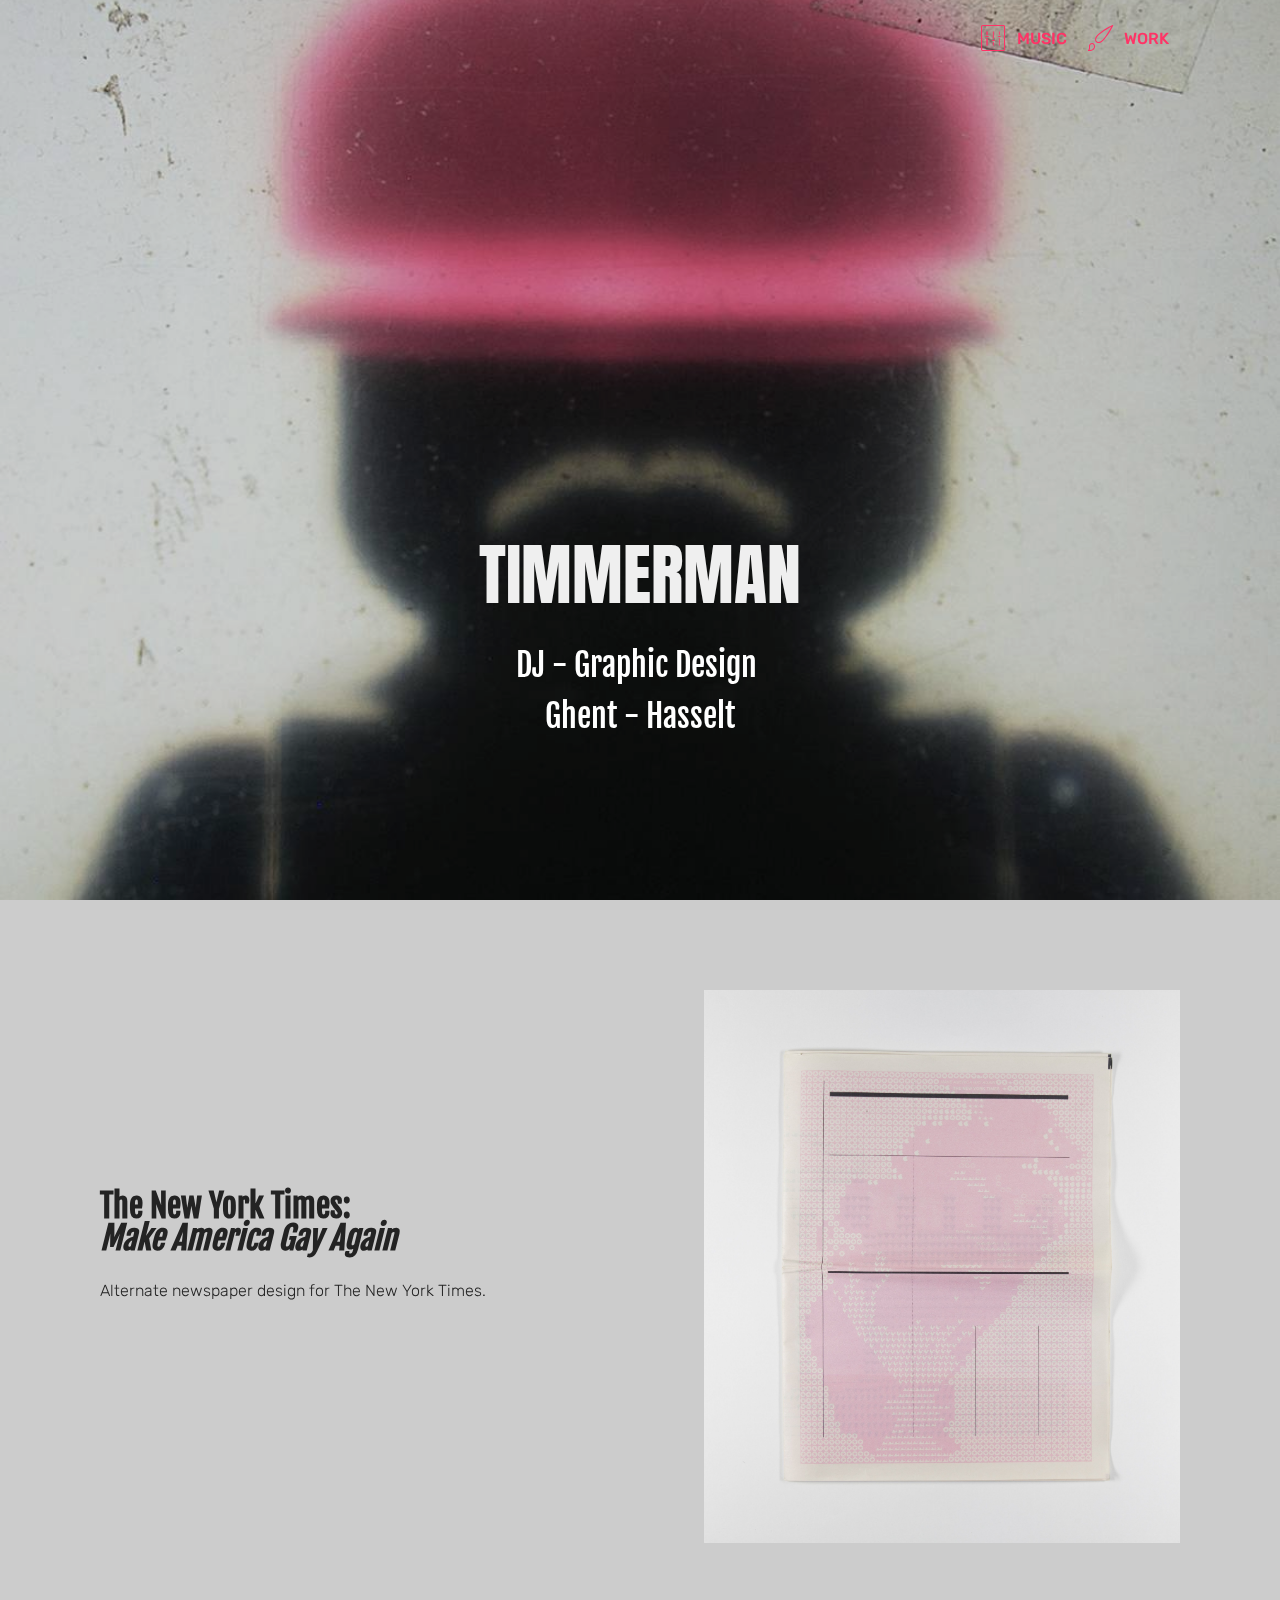
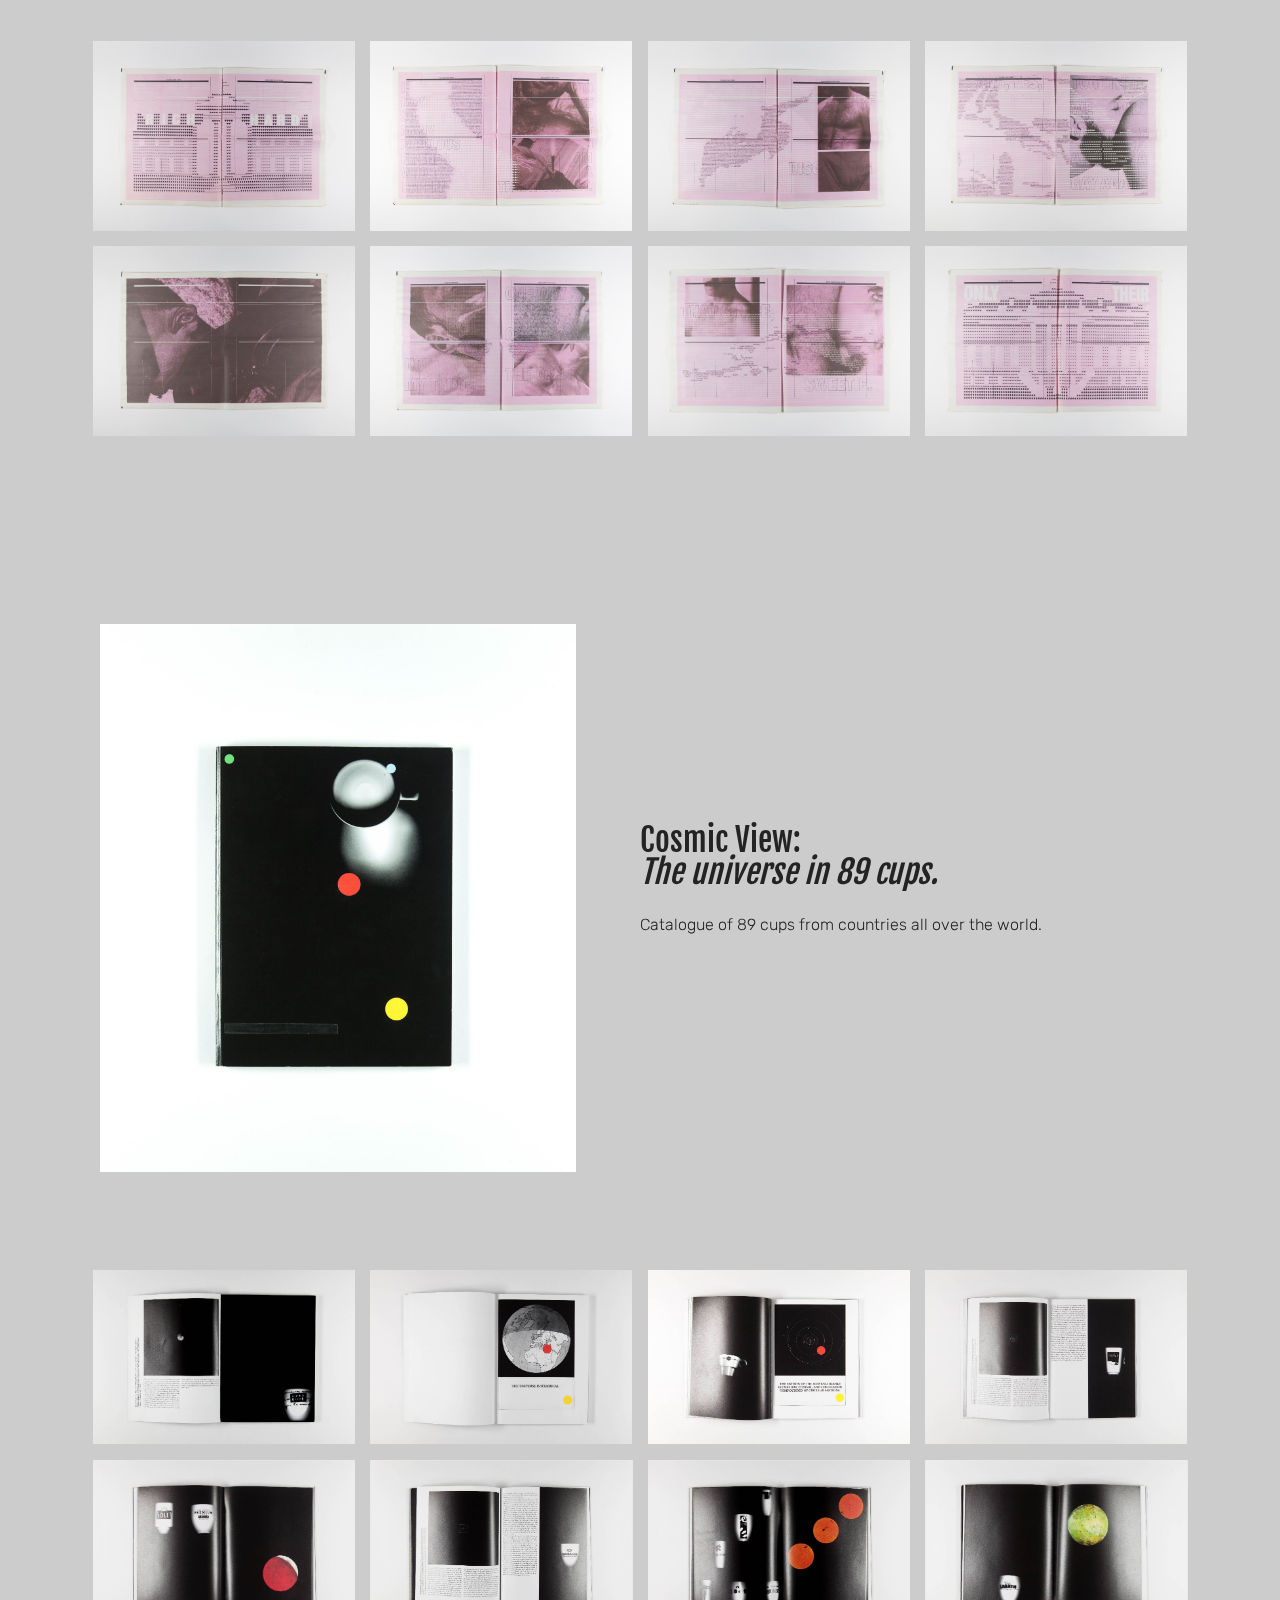
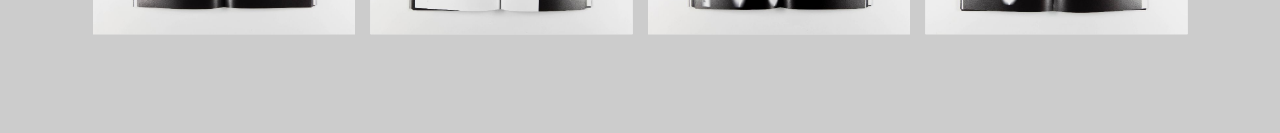
==== commit 1efd79a7: "26/11" ====
--- a/index.html
+++ b/index.html
@@ -23,7 +23,7 @@
   
 </head>
 <body>
-<section class="menu cid-qBTxX0wIe2" once="menu" id="menu1-1" data-rv-view="805">
+<section class="menu cid-qBTxX0wIe2" once="menu" id="menu1-1" data-rv-view="886">
 
     
 
@@ -58,7 +58,7 @@
     </nav>
 </section>
 
-<section class="engine"><a href="https://mobirise.co/i">build a website</a></section><section class="header5 cid-qBTwxMY8ou mbr-fullscreen mbr-parallax-background" id="header5-0" data-rv-view="764">
+<section class="engine"><a href="https://mobirise.co/k">bootstrap templates</a></section><section class="header5 cid-qBTwxMY8ou mbr-fullscreen mbr-parallax-background" id="header5-0" data-rv-view="845">
 
     
 
@@ -78,7 +78,7 @@
     
 </section>
 
-<section class="features11 cid-qC4REU5mBR" id="features11-2" data-rv-view="767">
+<section class="features11 cid-qC4REU5mBR" id="features11-2" data-rv-view="848">
 
     
 
@@ -104,7 +104,7 @@
     </div>          
 </section>
 
-<section class="mbr-gallery mbr-slider-carousel cid-qC7fOtRAEL" id="gallery1-b" data-rv-view="770">
+<section class="mbr-gallery mbr-slider-carousel cid-qC7fOtRAEL" id="gallery1-b" data-rv-view="851">
 
     
 
@@ -114,7 +114,7 @@
 
 </section>
 
-<section class="features11 cid-qC6jsniKzt" id="features11-8" data-rv-view="807">
+<section class="features11 cid-qC6jsniKzt" id="features11-8" data-rv-view="888">
 
     
 
@@ -130,7 +130,7 @@
                     <h2 class="mbr-title pt-2 mbr-fonts-style display-5">
                         <br><br><br><br><br><br>Cosmic View:&nbsp;<br><em>The universe in 89 cups.</em></h2>
                     <div class="mbr-section-text">
-                        <p class="mbr-text mb-5 pt-3 mbr-light mbr-fonts-style display-7">Catalog of 89 cups from countries all over the world.</p>
+                        <p class="mbr-text mb-5 pt-3 mbr-light mbr-fonts-style display-7">Catalogue of 89 cups from countries all over the world.</p>
                     </div>
 
                     
@@ -140,7 +140,7 @@
     </div>          
 </section>
 
-<section class="mbr-gallery mbr-slider-carousel cid-qC6kuMWj76" id="gallery1-9" data-rv-view="810">
+<section class="mbr-gallery mbr-slider-carousel cid-qC6kuMWj76" id="gallery1-9" data-rv-view="891">
 
     
 
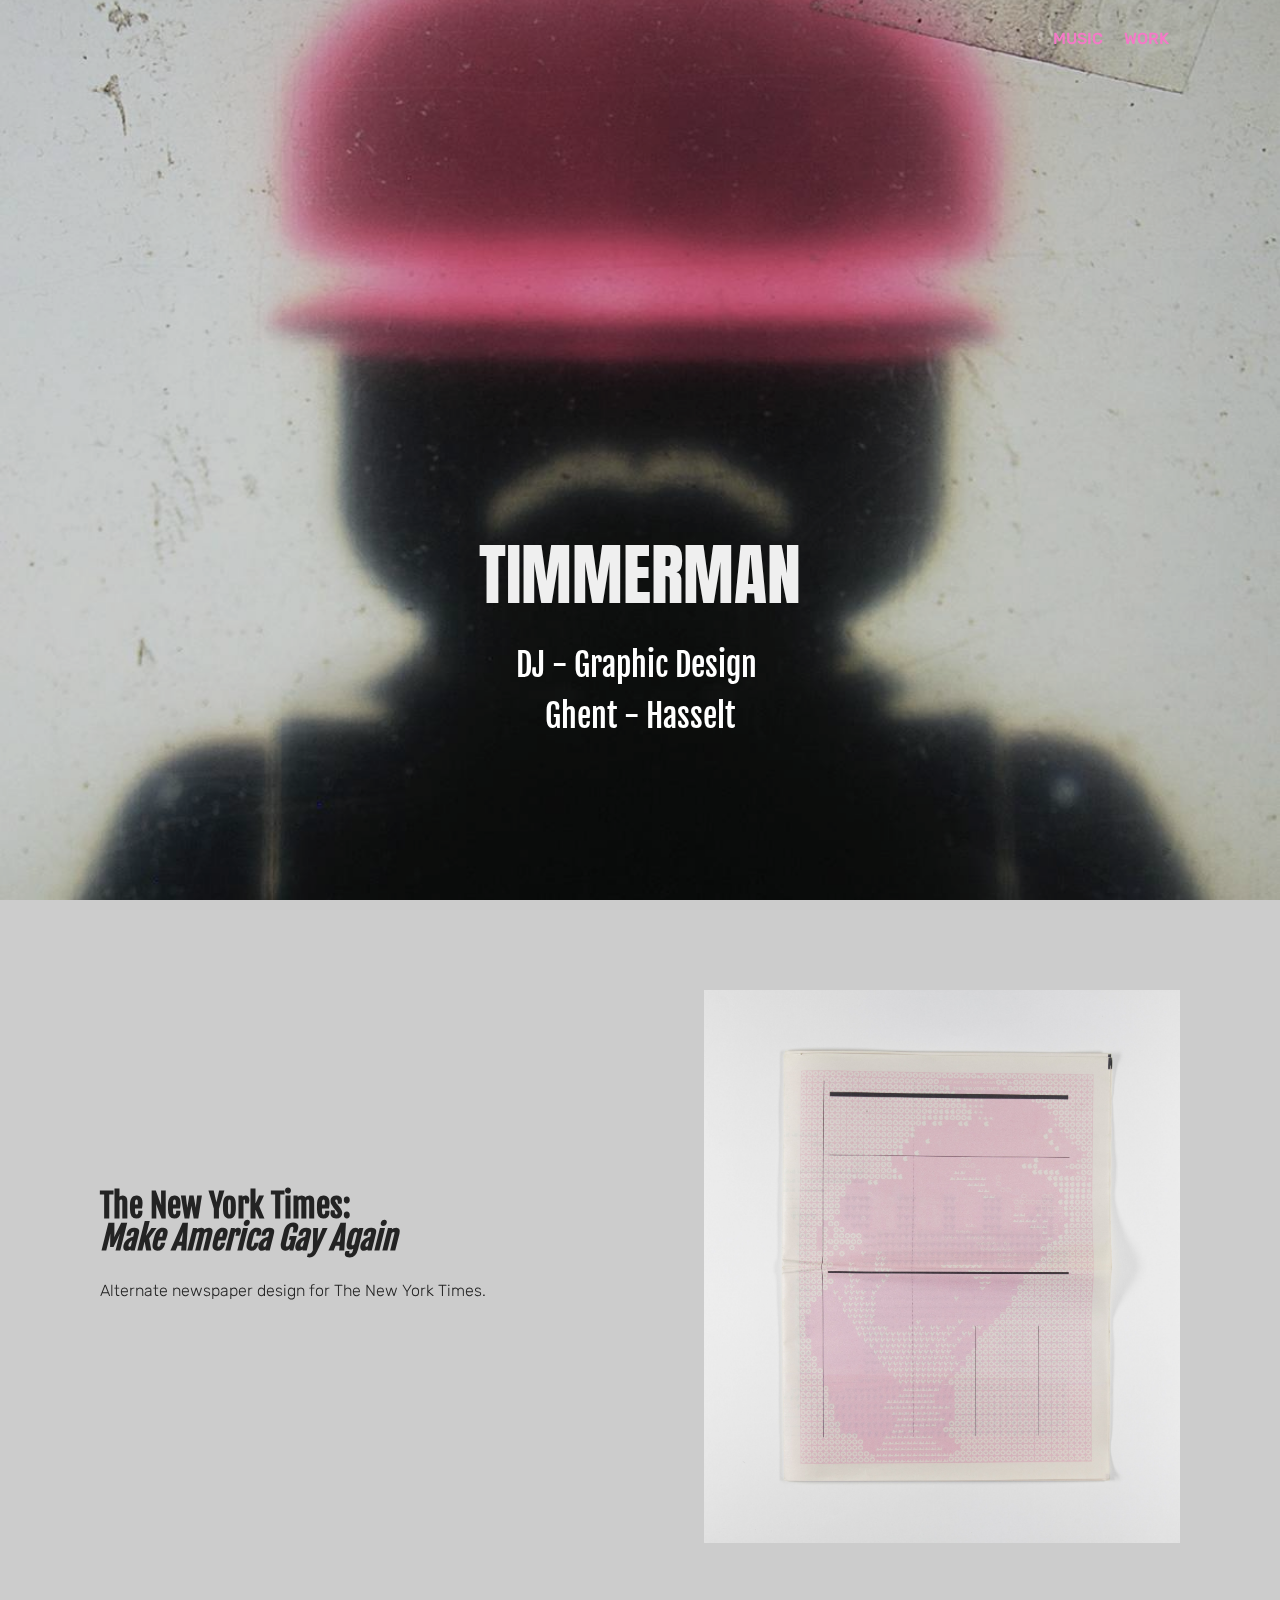
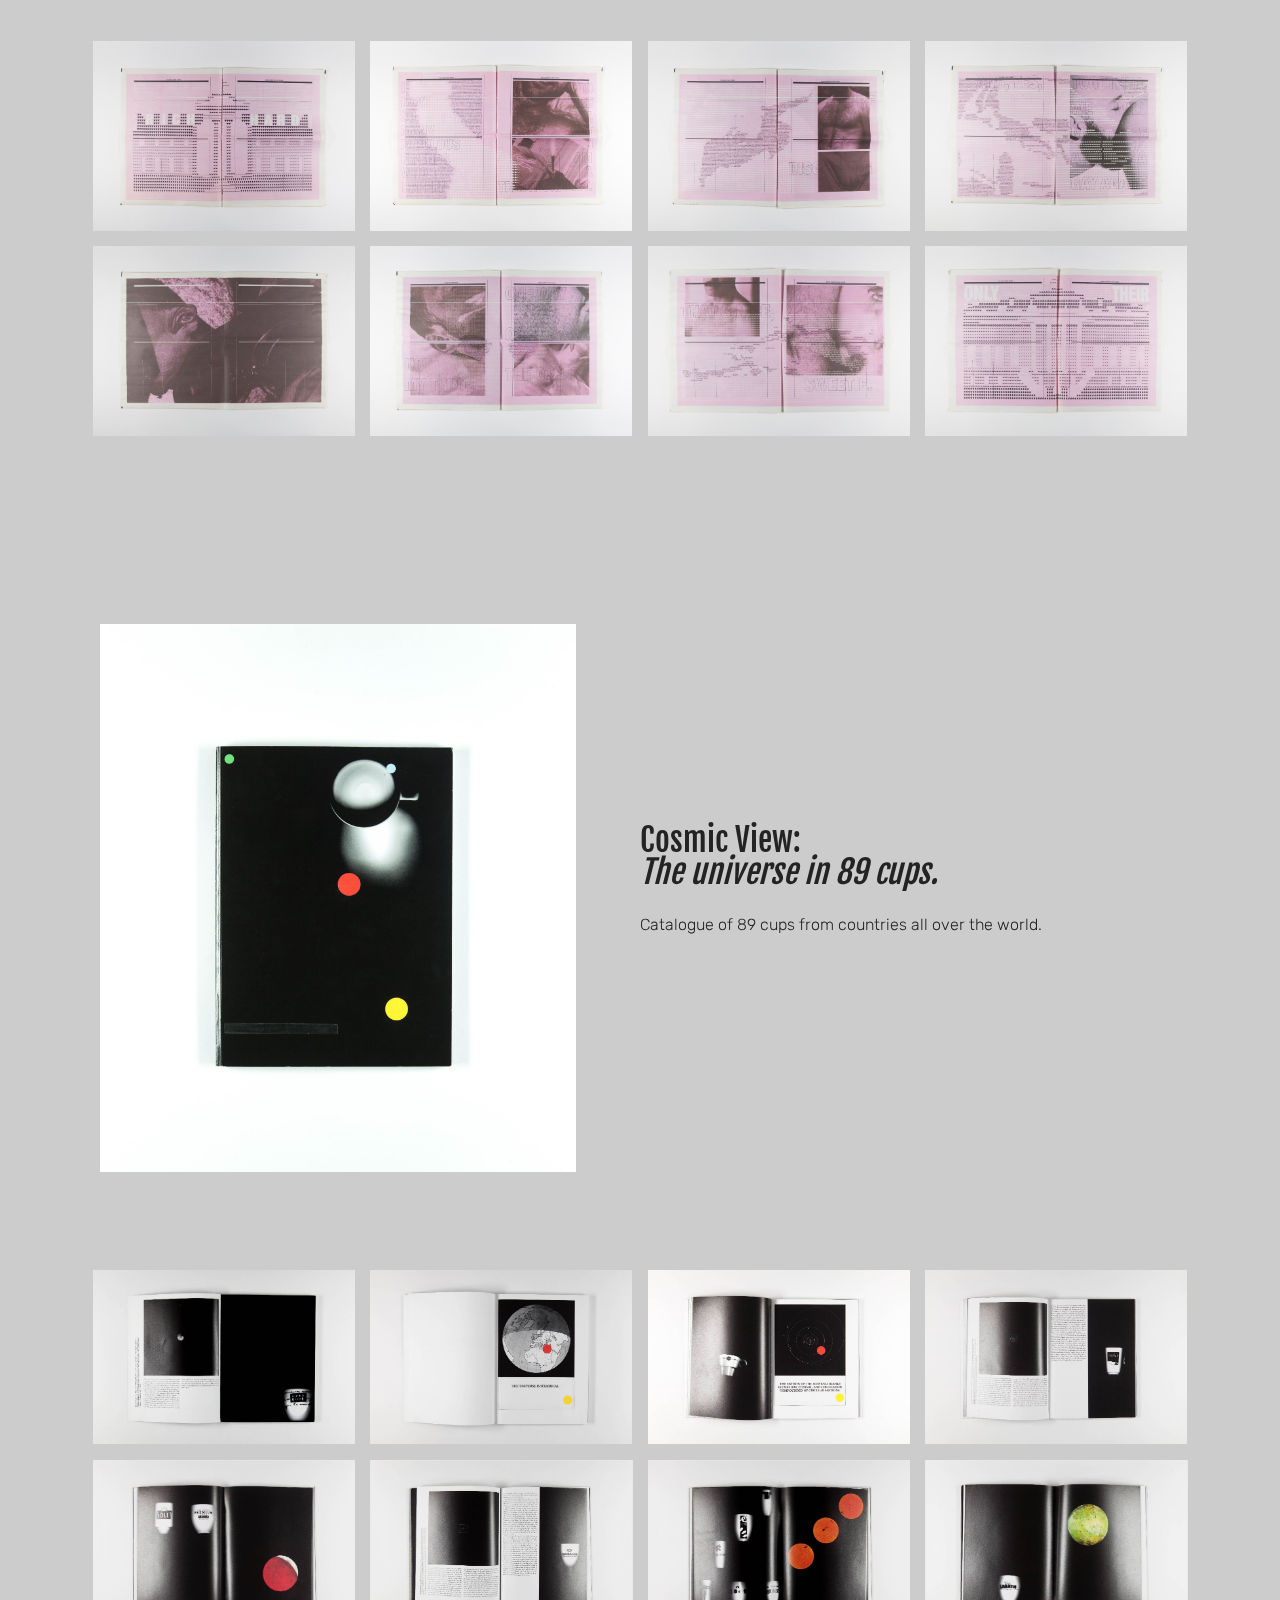
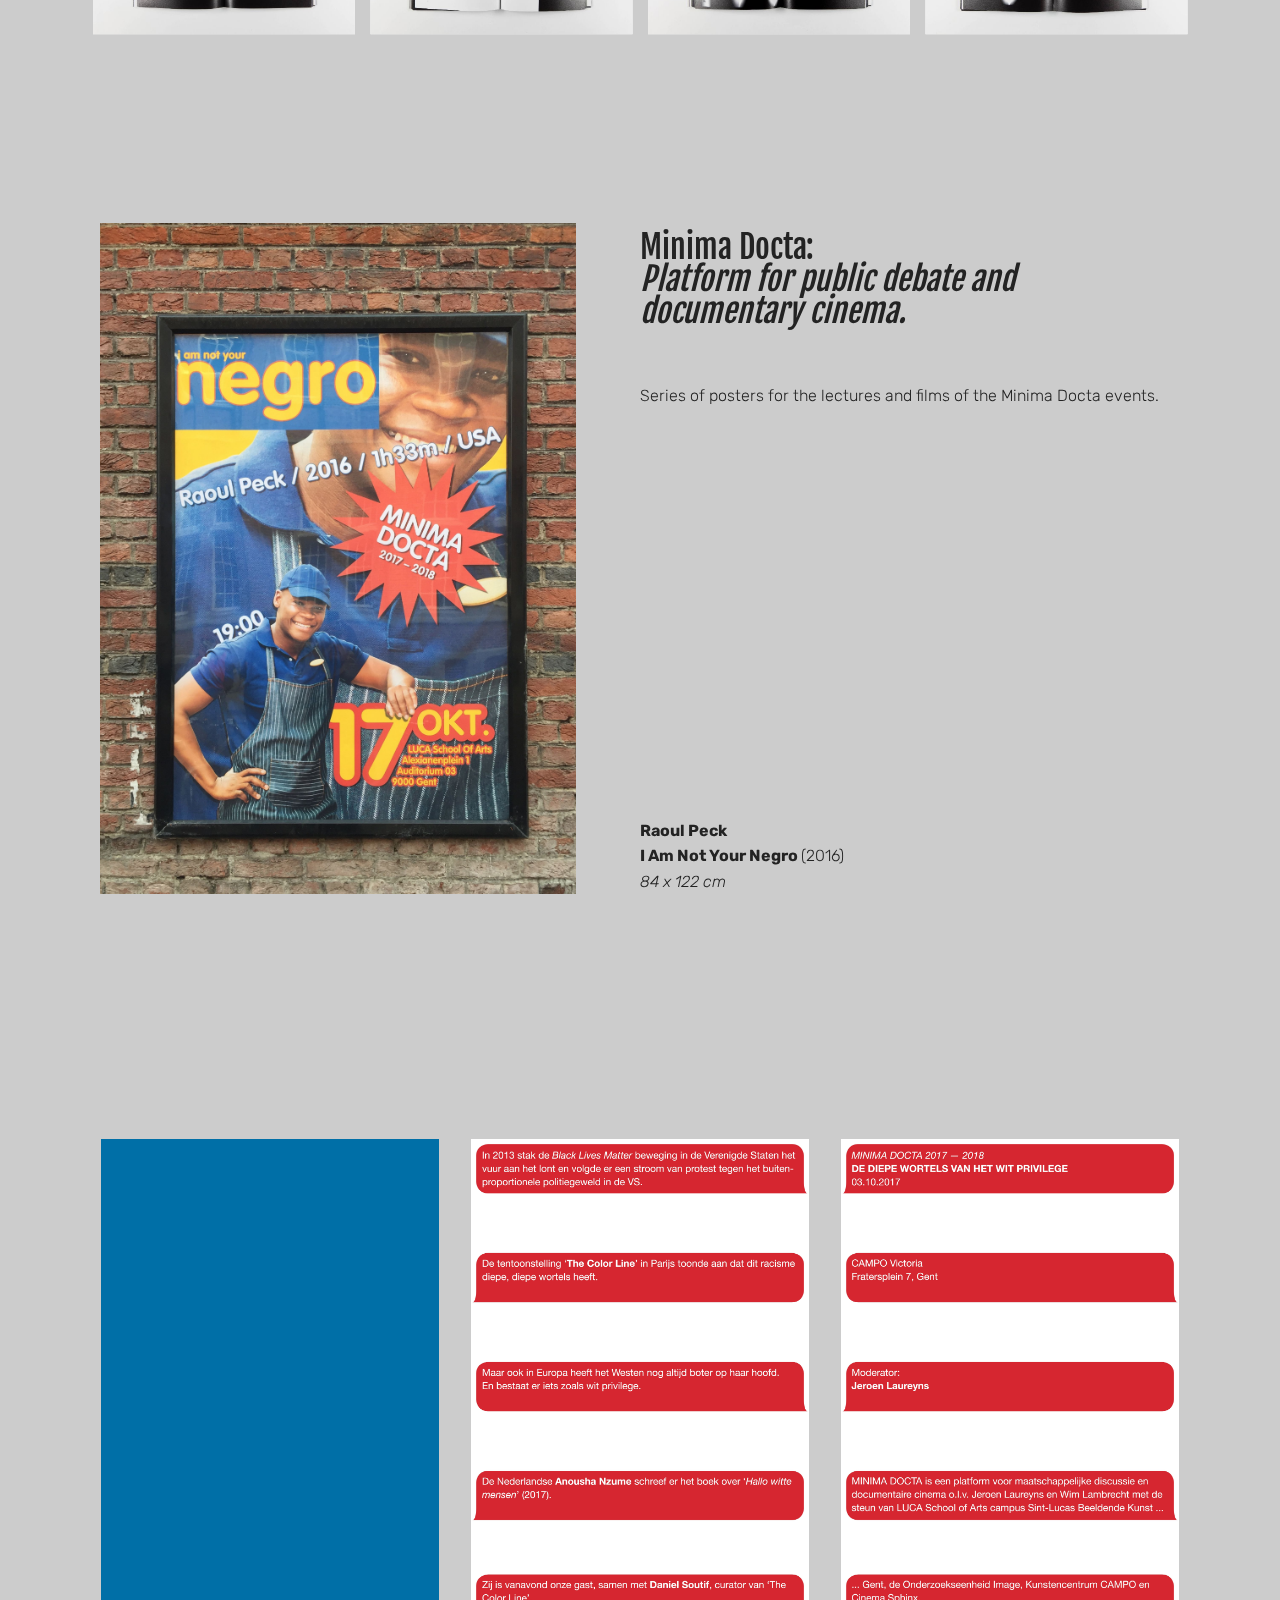
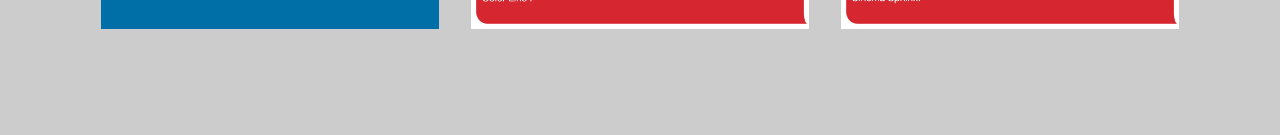
==== commit c7a94220: "29/11" ====
--- a/index.html
+++ b/index.html
@@ -23,7 +23,7 @@
   
 </head>
 <body>
-<section class="menu cid-qBTxX0wIe2" once="menu" id="menu1-1" data-rv-view="886">
+<section class="menu cid-qBTxX0wIe2" once="menu" id="menu1-1" data-rv-view="302">
 
     
 
@@ -44,10 +44,10 @@
         </div>
         <div class="collapse navbar-collapse" id="navbarSupportedContent">
             <ul class="navbar-nav nav-dropdown nav-right navbar-nav-top-padding" data-app-modern-menu="true"><li class="nav-item">
-                    <a class="nav-link link text-secondary display-7" href="https://soundcloud.com/toontimmerman"><span class="mbri-setting2 mbr-iconfont mbr-iconfont-btn"></span>
+                    <a class="nav-link link text-secondary display-7" href="https://soundcloud.com/toontimmerman">
                         
                         MUSIC</a>
-                </li><li class="nav-item"><a class="nav-link link text-secondary display-7" href="index.html#features11-2"><span class="mbri-change-style mbr-iconfont mbr-iconfont-btn"></span>
+                </li><li class="nav-item"><a class="nav-link link text-secondary display-7" href="index.html#features11-2">
                         
                         WORK</a></li>
                 <li class="nav-item">
@@ -58,7 +58,7 @@
     </nav>
 </section>
 
-<section class="engine"><a href="https://mobirise.co/k">bootstrap templates</a></section><section class="header5 cid-qBTwxMY8ou mbr-fullscreen mbr-parallax-background" id="header5-0" data-rv-view="845">
+<section class="engine"><a href="https://mobirise.co/l">free bootstrap theme</a></section><section class="header5 cid-qBTwxMY8ou mbr-fullscreen mbr-parallax-background" id="header5-0" data-rv-view="261">
 
     
 
@@ -78,7 +78,7 @@
     
 </section>
 
-<section class="features11 cid-qC4REU5mBR" id="features11-2" data-rv-view="848">
+<section class="features11 cid-qC4REU5mBR" id="features11-2" data-rv-view="264">
 
     
 
@@ -104,7 +104,7 @@
     </div>          
 </section>
 
-<section class="mbr-gallery mbr-slider-carousel cid-qC7fOtRAEL" id="gallery1-b" data-rv-view="851">
+<section class="mbr-gallery mbr-slider-carousel cid-qC7fOtRAEL" id="gallery1-b" data-rv-view="267">
 
     
 
@@ -114,7 +114,7 @@
 
 </section>
 
-<section class="features11 cid-qC6jsniKzt" id="features11-8" data-rv-view="888">
+<section class="features11 cid-qC6jsniKzt" id="features11-8" data-rv-view="304">
 
     
 
@@ -140,7 +140,7 @@
     </div>          
 </section>
 
-<section class="mbr-gallery mbr-slider-carousel cid-qC6kuMWj76" id="gallery1-9" data-rv-view="891">
+<section class="mbr-gallery mbr-slider-carousel cid-qC6kuMWj76" id="gallery1-9" data-rv-view="307">
 
     
 
@@ -148,6 +148,82 @@
         <div><!-- Filter --><!-- Gallery --><div class="mbr-gallery-row"><div class="mbr-gallery-layout-default"><div><div><div class="mbr-gallery-item mbr-gallery-item--p1" data-video-url="false" data-tags="Creative"><div href="#lb-gallery1-9" data-slide-to="0" data-toggle="modal"><img src="assets/images/mg-803-2000x1333-800x533.jpg" alt=""><span class="icon-focus"></span></div></div><div class="mbr-gallery-item mbr-gallery-item--p1" data-video-url="false" data-tags="Responsive"><div href="#lb-gallery1-9" data-slide-to="1" data-toggle="modal"><img src="assets/images/mg-801-2000x1333-800x533.jpg" alt=""><span class="icon-focus"></span></div></div><div class="mbr-gallery-item mbr-gallery-item--p1" data-video-url="false" data-tags="Animated"><div href="#lb-gallery1-9" data-slide-to="2" data-toggle="modal"><img src="assets/images/mg-805-2000x1333-800x533.jpg" alt=""><span class="icon-focus"></span></div></div><div class="mbr-gallery-item mbr-gallery-item--p1" data-video-url="false" data-tags="Awesome"><div href="#lb-gallery1-9" data-slide-to="3" data-toggle="modal"><img src="assets/images/mg-807-2000x1333-800x533.jpg" alt=""><span class="icon-focus"></span></div></div><div class="mbr-gallery-item mbr-gallery-item--p1" data-video-url="false" data-tags="Awesome"><div href="#lb-gallery1-9" data-slide-to="4" data-toggle="modal"><img src="assets/images/mg-809-2000x1333-800x533.jpg" alt=""><span class="icon-focus"></span></div></div><div class="mbr-gallery-item mbr-gallery-item--p1" data-video-url="false" data-tags="Animated"><div href="#lb-gallery1-9" data-slide-to="5" data-toggle="modal"><img src="assets/images/mg-813-2000x1333-800x533.jpg" alt=""><span class="icon-focus"></span></div></div><div class="mbr-gallery-item mbr-gallery-item--p1" data-video-url="false" data-tags="Responsive"><div href="#lb-gallery1-9" data-slide-to="6" data-toggle="modal"><img src="assets/images/mg-812-2000x1333-800x533.jpg" alt=""><span class="icon-focus"></span></div></div><div class="mbr-gallery-item mbr-gallery-item--p1" data-video-url="false" data-tags="Awesome"><div href="#lb-gallery1-9" data-slide-to="7" data-toggle="modal"><img src="assets/images/mg-816-2000x1333-800x533.jpg" alt=""><span class="icon-focus"></span></div></div></div></div><div class="clearfix"></div></div></div><!-- Lightbox --><div data-app-prevent-settings="" class="mbr-slider modal fade carousel slide" tabindex="-1" data-keyboard="true" data-interval="false" id="lb-gallery1-9"><div class="modal-dialog"><div class="modal-content"><div class="modal-body"><div class="carousel-inner"><div class="carousel-item"><img src="assets/images/-mg-803-2000x1333.jpg" alt=""></div><div class="carousel-item"><img src="assets/images/-mg-801-2000x1333.jpg" alt=""></div><div class="carousel-item"><img src="assets/images/-mg-805-2000x1333.jpg" alt=""></div><div class="carousel-item"><img src="assets/images/-mg-807-2000x1333.jpg" alt=""></div><div class="carousel-item"><img src="assets/images/-mg-809-2000x1333.jpg" alt=""></div><div class="carousel-item"><img src="assets/images/-mg-813-2000x1333.jpg" alt=""></div><div class="carousel-item"><img src="assets/images/-mg-812-2000x1333.jpg" alt=""></div><div class="carousel-item active"><img src="assets/images/-mg-816-2000x1333.jpg" alt=""></div></div><a class="carousel-control carousel-control-prev" role="button" data-slide="prev" href="#lb-gallery1-9"><span class="mbri-left mbr-iconfont" aria-hidden="true"></span><span class="sr-only">Previous</span></a><a class="carousel-control carousel-control-next" role="button" data-slide="next" href="#lb-gallery1-9"><span class="mbri-right mbr-iconfont" aria-hidden="true"></span><span class="sr-only">Next</span></a><a class="close" href="#" role="button" data-dismiss="modal"><span class="sr-only">Close</span></a></div></div></div></div></div>
     </div>
 
+</section>
+
+<section class="features11 cid-qCnJU9KXDy" id="features11-c" data-rv-view="342">
+
+    
+
+    
+
+    <div class="container">   
+        <div class="col-md-12">
+            <div class="media-container-row">
+                <div class="mbr-figure" style="width: 50%;">
+                    <img src="assets/images/niggaaaa-2249x3172.jpg" alt="Mobirise" title="" media-simple="true">
+                </div>
+                <div class=" align-left aside-content">
+                    <h2 class="mbr-title pt-2 mbr-fonts-style display-5">Minima Docta:<br><em>Platform for public debate and documentary cinema.</em><br><br></h2>
+                    <div class="mbr-section-text">
+                        <p class="mbr-text mb-5 pt-3 mbr-light mbr-fonts-style display-7">Series of posters for the lectures and films of the Minima Docta events.<br><br><br><br><br><br><br><br><br><br><br><br><br><br><br><br><br><strong>Raoul Peck </strong><br><strong>I Am Not Your Negro </strong>(2016)<br><em>84 x 122 cm</em></p>
+                    </div>
+
+                    
+                </div>
+            </div>
+        </div> 
+    </div>          
+</section>
+
+<section class="features3 cid-qCo1EtVmr1" id="features3-d" data-rv-view="345">
+
+    
+
+    
+    <div class="container">
+        <div class="media-container-row">
+            <div class="card p-3 col-12 col-md-6 col-lg-4">
+                <div class="card-wrapper">
+                    <div class="card-img">
+                        <img src="assets/images/diepewortels1-4960x7204.jpg" alt="Mobirise" title="" media-simple="true">
+                    </div>
+                    <div class="card-box">
+                        
+                        
+                    </div>
+                    
+                </div>
+            </div>
+
+            <div class="card p-3 col-12 col-md-6 col-lg-4">
+                <div class="card-wrapper">
+                    <div class="card-img">
+                        <img src="assets/images/diepewortels2-4960x7204.jpg" alt="Mobirise" title="" media-simple="true">
+                    </div>
+                    <div class="card-box">
+                        
+                        
+                    </div>
+                    
+                </div>
+            </div>
+
+            <div class="card p-3 col-12 col-md-6 col-lg-4">
+                <div class="card-wrapper">
+                    <div class="card-img">
+                        <img src="assets/images/diepewortels3-4960x7204.jpg" alt="Mobirise" title="" media-simple="true">
+                    </div>
+                    <div class="card-box">
+                        
+                        
+                    </div>
+                    
+                </div>
+            </div>
+
+            
+        </div>
+    </div>
 </section>
 
 
--- a/assets/mobirise/css/mbr-additional.css
+++ b/assets/mobirise/css/mbr-additional.css
@@ -167,8 +167,8 @@
 }
 .btn-secondary,
 .btn-secondary:active {
-  background-color: #ff3366;
-  border-color: #ff3366;
+  background-color: #f579c8;
+  border-color: #f579c8;
   color: #ffffff;
 }
 .btn-secondary:hover,
@@ -176,14 +176,14 @@
 .btn-secondary.focus,
 .btn-secondary.active {
   color: #ffffff;
-  background-color: #e50039;
-  border-color: #e50039;
+  background-color: #f032ab;
+  border-color: #f032ab;
 }
 .btn-secondary.disabled,
 .btn-secondary:disabled {
   color: #ffffff !important;
-  background-color: #e50039 !important;
-  border-color: #e50039 !important;
+  background-color: #f032ab !important;
+  border-color: #f032ab !important;
 }
 .btn-info,
 .btn-info:active {
@@ -331,22 +331,22 @@
 .btn-secondary-outline,
 .btn-secondary-outline:active {
   background: none;
-  border-color: #cc0033;
-  color: #cc0033;
+  border-color: #ee1aa1;
+  color: #ee1aa1;
 }
 .btn-secondary-outline:hover,
 .btn-secondary-outline:focus,
 .btn-secondary-outline.focus,
 .btn-secondary-outline.active {
   color: #ffffff;
-  background-color: #ff3366;
-  border-color: #ff3366;
+  background-color: #f579c8;
+  border-color: #f579c8;
 }
 .btn-secondary-outline.disabled,
 .btn-secondary-outline:disabled {
   color: #ffffff !important;
-  background-color: #ff3366 !important;
-  border-color: #ff3366 !important;
+  background-color: #f579c8 !important;
+  border-color: #f579c8 !important;
 }
 .btn-info-outline,
 .btn-info-outline:active {
@@ -466,7 +466,7 @@
   color: #149dcc !important;
 }
 .text-secondary {
-  color: #ff3366 !important;
+  color: #f579c8 !important;
 }
 .text-success {
   color: #f7ed4a !important;
@@ -492,7 +492,7 @@
 }
 a.text-secondary:hover,
 a.text-secondary:focus {
-  color: #cc0033 !important;
+  color: #ee1aa1 !important;
 }
 a.text-success:hover,
 a.text-success:focus {
@@ -1872,3 +1872,112 @@
   -webkit-transition: 0.2s background ease-in-out;
   transition: 0.2s background ease-in-out;
 }
+.cid-qCnJU9KXDy {
+  padding-top: 90px;
+  padding-bottom: 90px;
+  background-color: #cccccc;
+}
+.cid-qCnJU9KXDy h2 {
+  text-align: left;
+}
+.cid-qCnJU9KXDy h4 {
+  text-align: left;
+  font-weight: 500;
+}
+.cid-qCnJU9KXDy p {
+  color: #767676;
+  text-align: left;
+}
+.cid-qCnJU9KXDy .aside-content {
+  flex-basis: 100%;
+}
+.cid-qCnJU9KXDy .block-content {
+  display: -webkit-flex;
+  flex-direction: column;
+  -webkit-flex-direction: column;
+  word-break: break-word;
+}
+.cid-qCnJU9KXDy .media {
+  margin: initial;
+  align-items: center;
+}
+.cid-qCnJU9KXDy .mbr-figure {
+  align-self: flex-start;
+  -webkit-align-self: flex-start;
+  -webkit-flex-shrink: 0;
+  flex-shrink: 0;
+}
+.cid-qCnJU9KXDy .card-img {
+  padding-right: 2rem;
+  width: auto;
+}
+.cid-qCnJU9KXDy .card-img span {
+  font-size: 72px;
+  color: #707070;
+}
+@media (min-width: 992px) {
+  .cid-qCnJU9KXDy .mbr-figure {
+    padding-right: 4rem;
+  }
+}
+@media (max-width: 991px) {
+  .cid-qCnJU9KXDy .mbr-figure {
+    padding-right: 0;
+    padding-bottom: 1rem;
+    margin-bottom: 2rem;
+  }
+}
+@media (max-width: 300px) {
+  .cid-qCnJU9KXDy .card-img span {
+    font-size: 40px !important;
+  }
+}
+.cid-qCnJU9KXDy .mbr-text {
+  color: #232323;
+}
+.cid-qCo1EtVmr1 {
+  padding-top: 90px;
+  padding-bottom: 90px;
+  background-color: #cccccc;
+}
+.cid-qCo1EtVmr1 .card-img a {
+  display: block;
+  padding-top: 2rem;
+}
+.cid-qCo1EtVmr1 .card-box {
+  padding: 0 2rem;
+}
+.cid-qCo1EtVmr1 .mbr-section-btn {
+  padding-top: 1rem;
+}
+.cid-qCo1EtVmr1 .mbr-section-btn a {
+  margin-top: 1rem;
+  margin-bottom: 0;
+}
+.cid-qCo1EtVmr1 h4 {
+  font-weight: 500;
+  margin-bottom: 0;
+  text-align: left;
+  padding-top: 2rem;
+}
+.cid-qCo1EtVmr1 p {
+  margin-bottom: 0;
+  text-align: left;
+  padding-top: 1.5rem;
+  padding-top: 2rem;
+}
+.cid-qCo1EtVmr1 .mbr-text {
+  color: #767676;
+}
+.cid-qCo1EtVmr1 .card-wrapper {
+  height: 100%;
+  padding-bottom: 2rem;
+  padding-bottom: 0;
+  background: #ffffff;
+  box-shadow: 0px 0px 0px 0px rgba(0, 0, 0, 0);
+  transition: box-shadow 0.3s;
+}
+.cid-qCo1EtVmr1 .card-wrapper:hover {
+  box-shadow: 0px 0px 30px 0px rgba(0, 0, 0, 0.05);
+  transition: box-shadow 0.3s;
+}
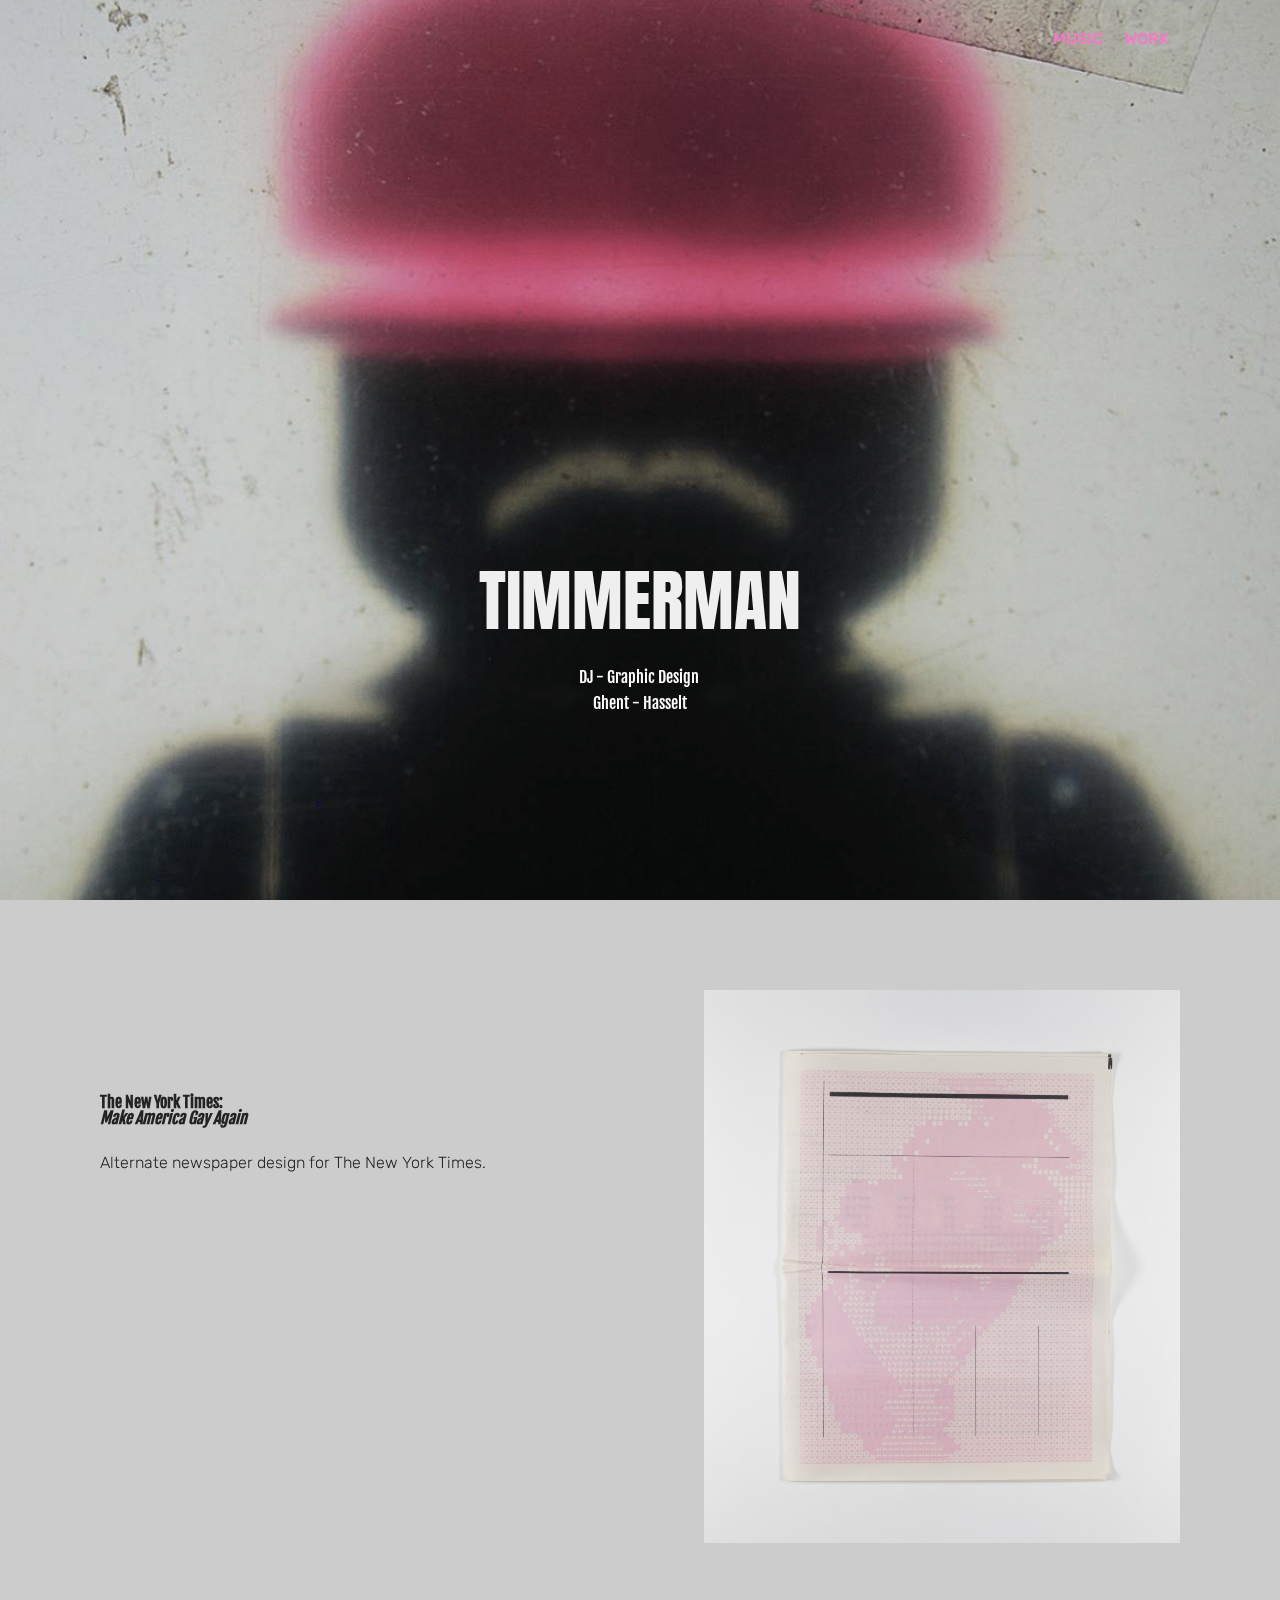
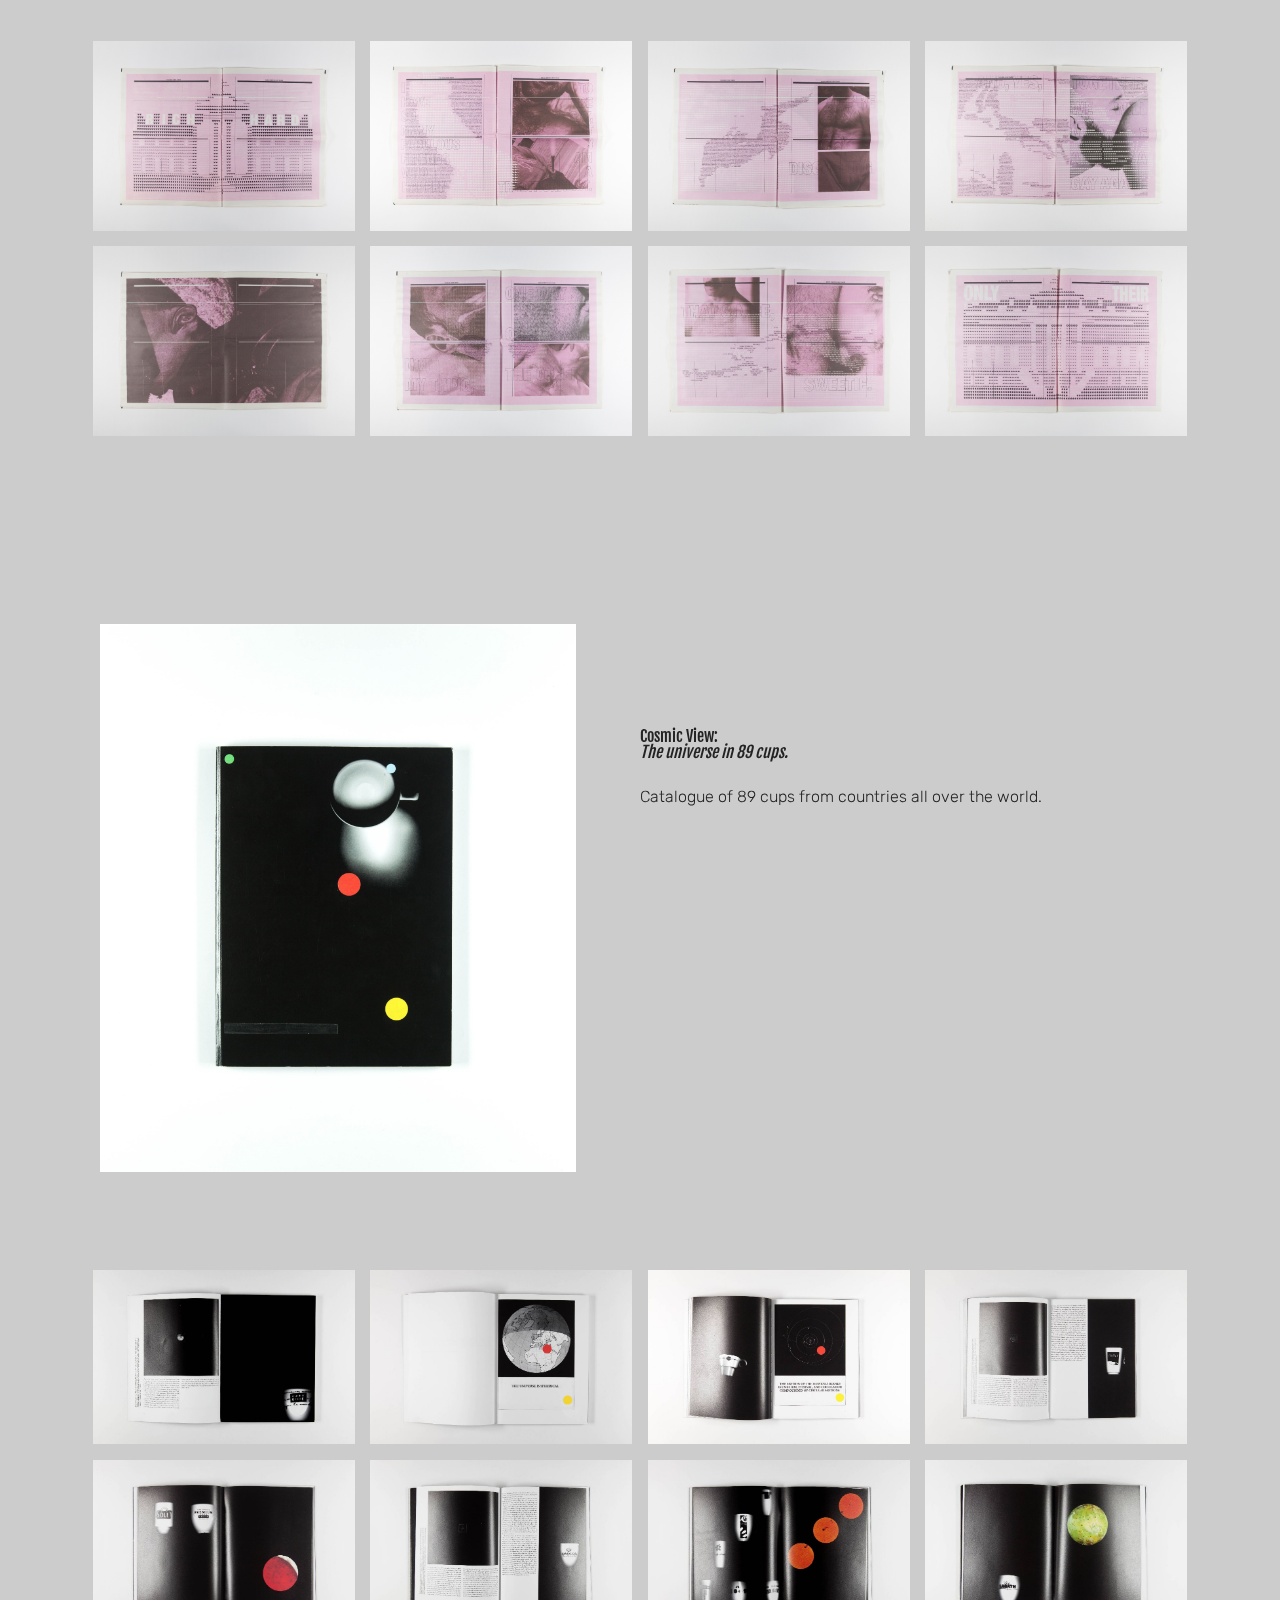
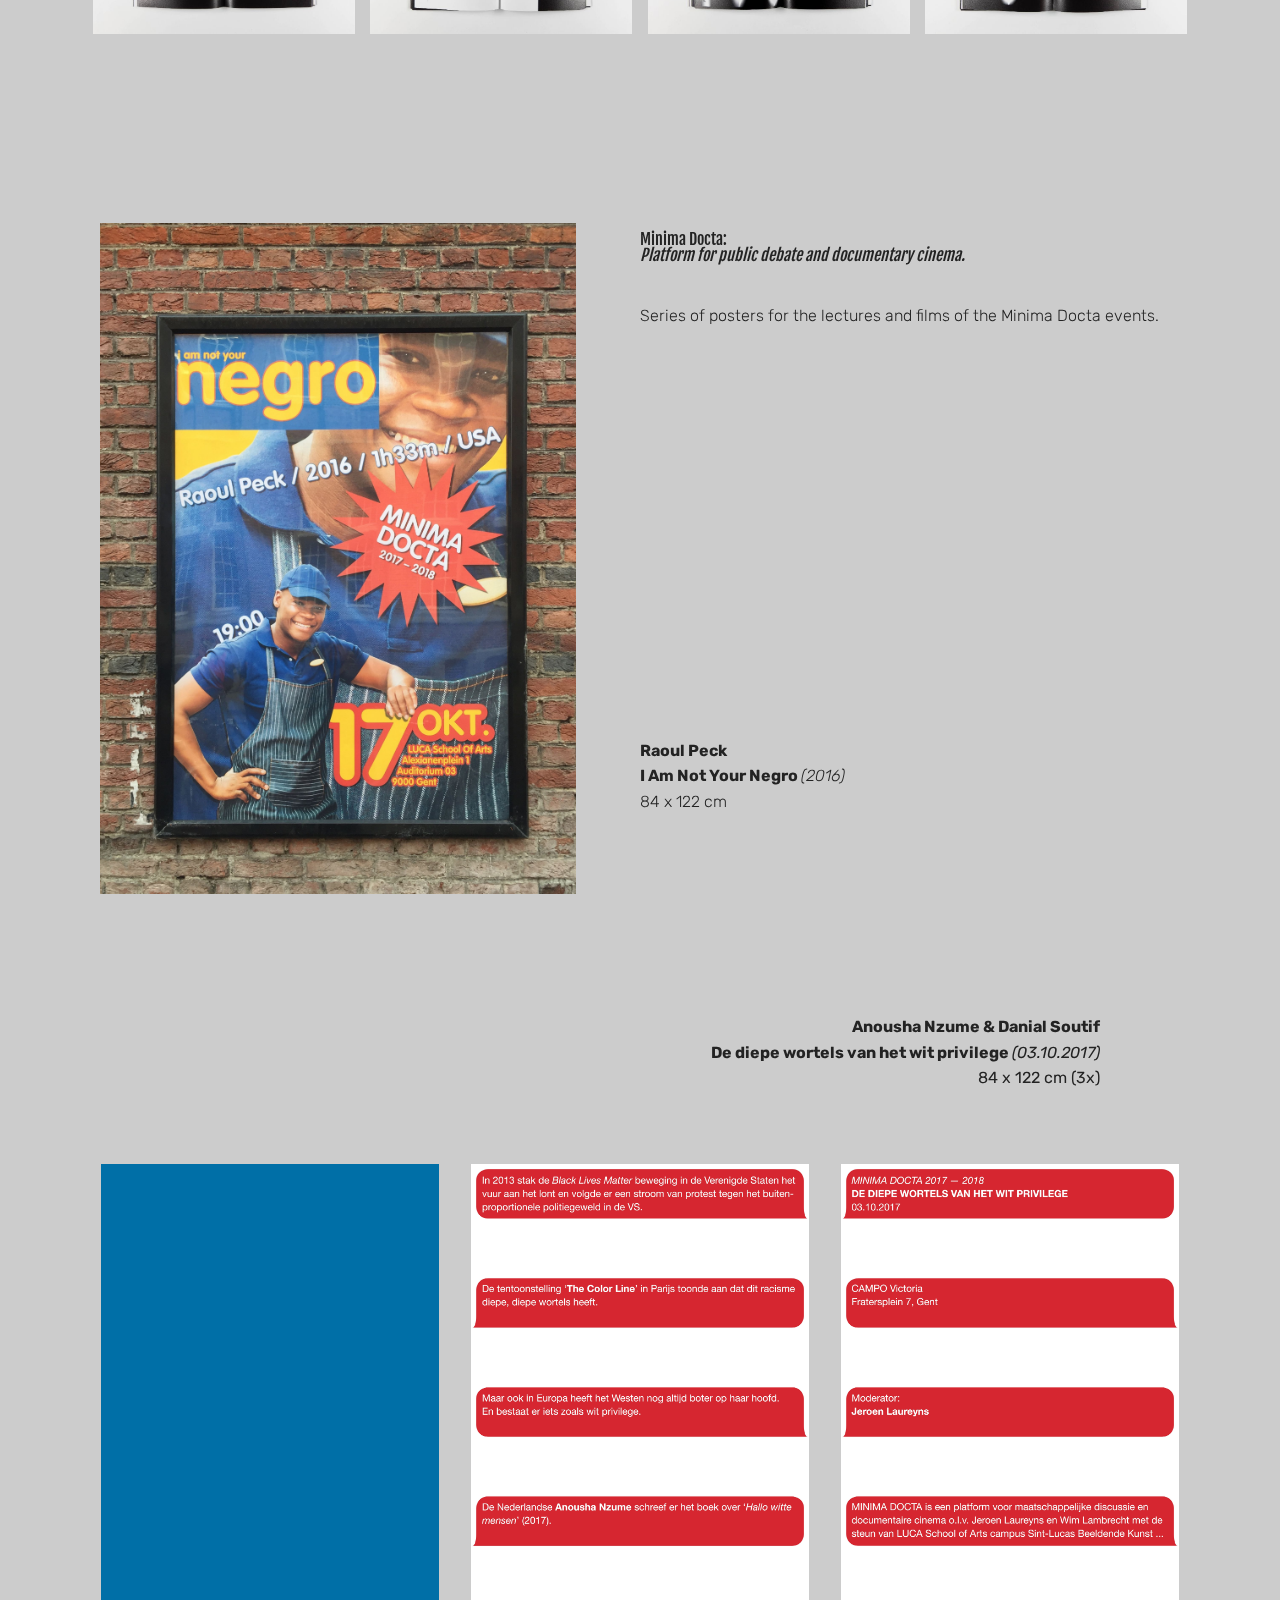
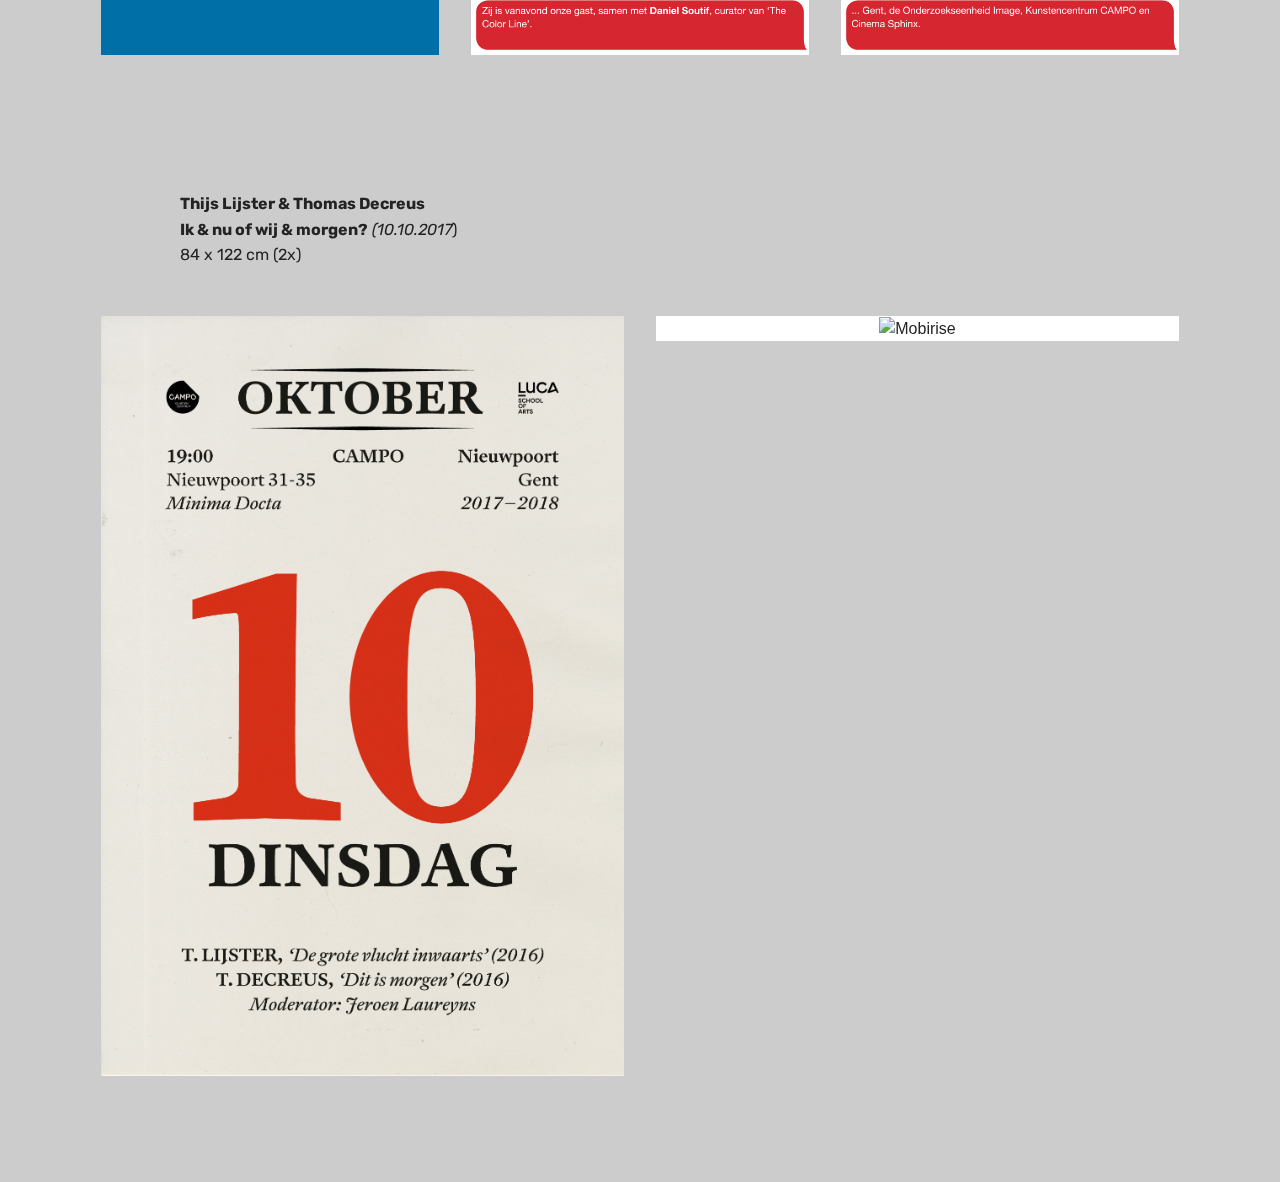
==== commit 554aee4c: "6/12" ====
--- a/index.html
+++ b/index.html
@@ -23,7 +23,7 @@
   
 </head>
 <body>
-<section class="menu cid-qBTxX0wIe2" once="menu" id="menu1-1" data-rv-view="302">
+<section class="menu cid-qBTxX0wIe2" once="menu" id="menu1-1" data-rv-view="2088">
 
     
 
@@ -44,7 +44,7 @@
         </div>
         <div class="collapse navbar-collapse" id="navbarSupportedContent">
             <ul class="navbar-nav nav-dropdown nav-right navbar-nav-top-padding" data-app-modern-menu="true"><li class="nav-item">
-                    <a class="nav-link link text-secondary display-7" href="https://soundcloud.com/toontimmerman">
+                    <a class="nav-link link text-secondary display-7" href="music.html" target="_blank">
                         
                         MUSIC</a>
                 </li><li class="nav-item"><a class="nav-link link text-secondary display-7" href="index.html#features11-2">
@@ -58,7 +58,7 @@
     </nav>
 </section>
 
-<section class="engine"><a href="https://mobirise.co/l">free bootstrap theme</a></section><section class="header5 cid-qBTwxMY8ou mbr-fullscreen mbr-parallax-background" id="header5-0" data-rv-view="261">
+<section class="engine"><a href="https://mobirise.co/o">bootstrap buttons</a></section><section class="header5 cid-qBTwxMY8ou mbr-fullscreen mbr-parallax-background" id="header5-0" data-rv-view="2047">
 
     
 
@@ -78,7 +78,7 @@
     
 </section>
 
-<section class="features11 cid-qC4REU5mBR" id="features11-2" data-rv-view="264">
+<section class="features11 cid-qC4REU5mBR" id="features11-2" data-rv-view="2050">
 
     
 
@@ -104,7 +104,7 @@
     </div>          
 </section>
 
-<section class="mbr-gallery mbr-slider-carousel cid-qC7fOtRAEL" id="gallery1-b" data-rv-view="267">
+<section class="mbr-gallery mbr-slider-carousel cid-qC7fOtRAEL" id="gallery1-b" data-rv-view="2053">
 
     
 
@@ -114,7 +114,7 @@
 
 </section>
 
-<section class="features11 cid-qC6jsniKzt" id="features11-8" data-rv-view="304">
+<section class="features11 cid-qC6jsniKzt" id="features11-8" data-rv-view="2090">
 
     
 
@@ -140,7 +140,7 @@
     </div>          
 </section>
 
-<section class="mbr-gallery mbr-slider-carousel cid-qC6kuMWj76" id="gallery1-9" data-rv-view="307">
+<section class="mbr-gallery mbr-slider-carousel cid-qC6kuMWj76" id="gallery1-9" data-rv-view="2093">
 
     
 
@@ -150,7 +150,7 @@
 
 </section>
 
-<section class="features11 cid-qCnJU9KXDy" id="features11-c" data-rv-view="342">
+<section class="features11 cid-qCnJU9KXDy" id="features11-c" data-rv-view="2128">
 
     
 
@@ -165,7 +165,7 @@
                 <div class=" align-left aside-content">
                     <h2 class="mbr-title pt-2 mbr-fonts-style display-5">Minima Docta:<br><em>Platform for public debate and documentary cinema.</em><br><br></h2>
                     <div class="mbr-section-text">
-                        <p class="mbr-text mb-5 pt-3 mbr-light mbr-fonts-style display-7">Series of posters for the lectures and films of the Minima Docta events.<br><br><br><br><br><br><br><br><br><br><br><br><br><br><br><br><br><strong>Raoul Peck </strong><br><strong>I Am Not Your Negro </strong>(2016)<br><em>84 x 122 cm</em></p>
+                        <p class="mbr-text mb-5 pt-3 mbr-light mbr-fonts-style display-7">Series of posters for the lectures and films of the Minima Docta events.<br><br><br><br><br><br><br><br><br><br><br><br><br><br><br><br><br><strong>Raoul Peck </strong><br><strong>I Am Not Your Negro </strong><em>(2016)</em><br>84 x 122 cm</p>
                     </div>
 
                     
@@ -175,7 +175,27 @@
     </div>          
 </section>
 
-<section class="features3 cid-qCo1EtVmr1" id="features3-d" data-rv-view="345">
+<section class="header6 cid-qD1HVc1fhH" id="header6-f" data-rv-view="2131">
+
+    
+
+    
+
+    <div class="container">
+        <div class="row justify-content-md-center">
+            <div class="mbr-white col-md-10">
+                
+                <p class="mbr-text align-center pb-3 mbr-fonts-style display-7"><strong>
+                    Anousha Nzume &amp; Danial Soutif</strong><br><strong>De diepe wortels van het wit privilege </strong><em>(03.10.2017)</em><br>84 x 122 cm (3x)<br><br></p>
+                
+            </div>
+        </div>
+    </div>
+
+    
+</section>
+
+<section class="features3 cid-qCo1EtVmr1" id="features3-d" data-rv-view="2134">
 
     
 
@@ -220,6 +240,65 @@
                     
                 </div>
             </div>
+
+            
+        </div>
+    </div>
+</section>
+
+<section class="header6 cid-qD2rv4m47H" id="header6-x" data-rv-view="2137">
+
+    
+
+    
+
+    <div class="container">
+        <div class="row justify-content-md-center">
+            <div class="mbr-white col-md-10">
+                
+                <p class="mbr-text align-center pb-3 mbr-fonts-style display-7"><strong>Thijs Lijster &amp; Thomas Decreus<br>Ik &amp; nu of wij &amp; morgen?</strong> <em>(10.10.2017</em>)<br>84 x 122 cm (2x)<br></p>
+                
+            </div>
+        </div>
+    </div>
+
+    
+</section>
+
+<section class="features3 cid-qD29h6xyNG" id="features3-h" data-rv-view="2140">
+
+    
+
+    
+    <div class="container">
+        <div class="media-container-row">
+            <div class="card p-3 col-12 col-md-6">
+                <div class="card-wrapper">
+                    <div class="card-img">
+                        <img src="assets/images/mimima2-4961x7205.jpg" alt="Mobirise" title="" media-simple="true">
+                    </div>
+                    <div class="card-box">
+                        
+                        
+                    </div>
+                    
+                </div>
+            </div>
+
+            <div class="card p-3 col-12 col-md-6">
+                <div class="card-wrapper">
+                    <div class="card-img">
+                        <img src="assets/images/minimadocta2-2-4961x7205.jpg" alt="Mobirise" title="" media-simple="true">
+                    </div>
+                    <div class="card-box">
+                        
+                        
+                    </div>
+                    
+                </div>
+            </div>
+
+            
 
             
         </div>
--- a/assets/mobirise/css/mbr-additional.css
+++ b/assets/mobirise/css/mbr-additional.css
@@ -37,17 +37,17 @@
 }
 .display-4 {
   font-family: 'Rubik', sans-serif;
-  font-size: 1rem;
+  font-size: 1.2rem;
 }
 .display-4 > .mbr-iconfont {
-  font-size: 1.6rem;
+  font-size: 1.92rem;
 }
 .display-5 {
   font-family: 'Fjalla One', sans-serif;
-  font-size: 2rem;
+  font-size: 1rem;
 }
 .display-5 > .mbr-iconfont {
-  font-size: 3.2rem;
+  font-size: 1.6rem;
 }
 .display-7 {
   font-family: 'Rubik', sans-serif;
@@ -73,14 +73,14 @@
     line-height: calc( 1.4 * (1.7rem + (3 - 1.7) * ((100vw - 20rem) / (48 - 20))));
   }
   .display-4 {
+    font-size: 0.96rem;
+    font-size: calc( 1.07rem + (1.2 - 1.07) * ((100vw - 20rem) / (48 - 20)));
+    line-height: calc( 1.4 * (1.07rem + (1.2 - 1.07) * ((100vw - 20rem) / (48 - 20))));
+  }
+  .display-5 {
     font-size: 0.8rem;
     font-size: calc( 1rem + (1 - 1) * ((100vw - 20rem) / (48 - 20)));
     line-height: calc( 1.4 * (1rem + (1 - 1) * ((100vw - 20rem) / (48 - 20))));
-  }
-  .display-5 {
-    font-size: 1.6rem;
-    font-size: calc( 1.35rem + (2 - 1.35) * ((100vw - 20rem) / (48 - 20)));
-    line-height: calc( 1.4 * (1.35rem + (2 - 1.35) * ((100vw - 20rem) / (48 - 20))));
   }
 }
 /* Buttons */
@@ -1935,8 +1935,18 @@
 .cid-qCnJU9KXDy .mbr-text {
   color: #232323;
 }
+.cid-qD1HVc1fhH {
+  padding-top: 30px;
+  padding-bottom: 0px;
+  background-color: #cccccc;
+}
+.cid-qD1HVc1fhH .mbr-text,
+.cid-qD1HVc1fhH .mbr-section-btn {
+  text-align: right;
+  color: #232323;
+}
 .cid-qCo1EtVmr1 {
-  padding-top: 90px;
+  padding-top: 0px;
   padding-bottom: 90px;
   background-color: #cccccc;
 }
@@ -1981,3 +1991,566 @@
   box-shadow: 0px 0px 30px 0px rgba(0, 0, 0, 0.05);
   transition: box-shadow 0.3s;
 }
+.cid-qD2rv4m47H {
+  padding-top: 30px;
+  padding-bottom: 0px;
+  background-color: #cccccc;
+}
+.cid-qD2rv4m47H .mbr-text,
+.cid-qD2rv4m47H .mbr-section-btn {
+  text-align: left;
+  color: #232323;
+}
+.cid-qD29h6xyNG {
+  padding-top: 0px;
+  padding-bottom: 90px;
+  background-color: #cccccc;
+}
+.cid-qD29h6xyNG .card-img a {
+  display: block;
+  padding-top: 2rem;
+}
+.cid-qD29h6xyNG .card-box {
+  padding: 0 2rem;
+}
+.cid-qD29h6xyNG .mbr-section-btn {
+  padding-top: 1rem;
+}
+.cid-qD29h6xyNG .mbr-section-btn a {
+  margin-top: 1rem;
+  margin-bottom: 0;
+}
+.cid-qD29h6xyNG h4 {
+  font-weight: 500;
+  margin-bottom: 0;
+  text-align: left;
+  padding-top: 2rem;
+}
+.cid-qD29h6xyNG p {
+  margin-bottom: 0;
+  text-align: left;
+  padding-top: 1.5rem;
+  padding-top: 2rem;
+}
+.cid-qD29h6xyNG .mbr-text {
+  color: #767676;
+}
+.cid-qD29h6xyNG .card-wrapper {
+  height: 100%;
+  padding-bottom: 2rem;
+  padding-bottom: 0;
+  background: #ffffff;
+  box-shadow: 0px 0px 0px 0px rgba(0, 0, 0, 0);
+  transition: box-shadow 0.3s;
+}
+.cid-qD29h6xyNG .card-wrapper:hover {
+  box-shadow: 0px 0px 30px 0px rgba(0, 0, 0, 0.05);
+  transition: box-shadow 0.3s;
+}
+.cid-qBTxX0wIe2 .navbar {
+  padding: .5rem 0;
+  background: #ffffff;
+  transition: none;
+  min-height: 77px;
+}
+.cid-qBTxX0wIe2 .navbar-dropdown.bg-color.transparent.opened {
+  background: #ffffff;
+}
+.cid-qBTxX0wIe2 a {
+  font-style: normal;
+}
+.cid-qBTxX0wIe2 .nav-item span {
+  padding-right: 0.4em;
+  line-height: 0.5em;
+  vertical-align: text-bottom;
+  position: relative;
+  text-decoration: none;
+}
+.cid-qBTxX0wIe2 .nav-item a {
+  display: flex;
+  align-items: center;
+  justify-content: center;
+  padding: 0.7rem 0 !important;
+  margin: 0rem .65rem !important;
+}
+.cid-qBTxX0wIe2 .nav-item:focus,
+.cid-qBTxX0wIe2 .nav-link:focus {
+  outline: none;
+}
+.cid-qBTxX0wIe2 .btn {
+  padding: 0.4rem 1.5rem;
+  display: inline-flex;
+  align-items: center;
+}
+.cid-qBTxX0wIe2 .btn .mbr-iconfont {
+  font-size: 1.6rem;
+}
+.cid-qBTxX0wIe2 .menu-logo {
+  margin-right: auto;
+}
+.cid-qBTxX0wIe2 .menu-logo .navbar-brand {
+  display: flex;
+  margin-left: 5rem;
+  padding: 0;
+  transition: padding .2s;
+  min-height: 3.8rem;
+  align-items: center;
+}
+.cid-qBTxX0wIe2 .menu-logo .navbar-brand .navbar-caption-wrap {
+  display: -webkit-flex;
+  -webkit-align-items: center;
+  align-items: center;
+  word-break: break-word;
+  min-width: 7rem;
+  margin: .3rem 0;
+}
+.cid-qBTxX0wIe2 .menu-logo .navbar-brand .navbar-caption-wrap .navbar-caption {
+  line-height: 1.2rem !important;
+  padding-right: 2rem;
+}
+.cid-qBTxX0wIe2 .menu-logo .navbar-brand .navbar-logo {
+  font-size: 4rem;
+  transition: font-size 0.25s;
+}
+.cid-qBTxX0wIe2 .menu-logo .navbar-brand .navbar-logo img {
+  display: flex;
+}
+.cid-qBTxX0wIe2 .menu-logo .navbar-brand .navbar-logo .mbr-iconfont {
+  transition: font-size 0.25s;
+}
+.cid-qBTxX0wIe2 .navbar-toggleable-sm .navbar-collapse {
+  justify-content: flex-end;
+  -webkit-justify-content: flex-end;
+  padding-right: 5rem;
+  width: auto;
+}
+.cid-qBTxX0wIe2 .navbar-toggleable-sm .navbar-collapse .navbar-nav {
+  flex-wrap: wrap;
+  -webkit-flex-wrap: wrap;
+  padding-left: 0;
+}
+.cid-qBTxX0wIe2 .navbar-toggleable-sm .navbar-collapse .navbar-nav .nav-item {
+  -webkit-align-self: center;
+  align-self: center;
+}
+.cid-qBTxX0wIe2 .navbar-toggleable-sm .navbar-collapse .navbar-buttons {
+  padding-left: 0;
+  padding-bottom: 0;
+}
+.cid-qBTxX0wIe2 .dropdown .dropdown-menu {
+  background: #ffffff;
+  display: none;
+  position: absolute;
+  min-width: 5rem;
+  padding-top: 1.4rem;
+  padding-bottom: 1.4rem;
+  text-align: left;
+}
+.cid-qBTxX0wIe2 .dropdown .dropdown-menu .dropdown-item {
+  width: auto;
+  padding: 0.235em 1.5385em 0.235em 1.5385em !important;
+}
+.cid-qBTxX0wIe2 .dropdown .dropdown-menu .dropdown-item::after {
+  right: 0.5rem;
+}
+.cid-qBTxX0wIe2 .dropdown .dropdown-menu .dropdown-submenu {
+  margin: 0;
+}
+.cid-qBTxX0wIe2 .dropdown.open > .dropdown-menu {
+  display: block;
+}
+.cid-qBTxX0wIe2 .navbar-toggleable-sm.opened:after {
+  position: absolute;
+  width: 100vw;
+  height: 100vh;
+  content: '';
+  background-color: rgba(0, 0, 0, 0.1);
+  left: 0;
+  bottom: 0;
+  transform: translateY(100%);
+  -webkit-transform: translateY(100%);
+  z-index: 1000;
+}
+.cid-qBTxX0wIe2 .navbar.navbar-short {
+  min-height: 60px;
+  transition: all .2s;
+}
+.cid-qBTxX0wIe2 .navbar.navbar-short .navbar-toggler-right {
+  top: 20px;
+}
+.cid-qBTxX0wIe2 .navbar.navbar-short .navbar-logo a {
+  font-size: 2.5rem !important;
+  line-height: 2.5rem;
+  transition: font-size 0.25s;
+}
+.cid-qBTxX0wIe2 .navbar.navbar-short .navbar-logo a .mbr-iconfont {
+  font-size: 2.5rem !important;
+}
+.cid-qBTxX0wIe2 .navbar.navbar-short .navbar-logo a img {
+  height: 3rem !important;
+}
+.cid-qBTxX0wIe2 .navbar.navbar-short .navbar-brand {
+  min-height: 3rem;
+}
+.cid-qBTxX0wIe2 button.navbar-toggler {
+  width: 31px;
+  height: 18px;
+  cursor: pointer;
+  transition: all .2s;
+  top: 1.5rem;
+  right: 1rem;
+}
+.cid-qBTxX0wIe2 button.navbar-toggler:focus {
+  outline: none;
+}
+.cid-qBTxX0wIe2 button.navbar-toggler .hamburger span {
+  position: absolute;
+  right: 0;
+  width: 30px;
+  height: 2px;
+  border-right: 5px;
+  background-color: #ffffff;
+}
+.cid-qBTxX0wIe2 button.navbar-toggler .hamburger span:nth-child(1) {
+  top: 0;
+  transition: all .2s;
+}
+.cid-qBTxX0wIe2 button.navbar-toggler .hamburger span:nth-child(2) {
+  top: 8px;
+  transition: all .15s;
+}
+.cid-qBTxX0wIe2 button.navbar-toggler .hamburger span:nth-child(3) {
+  top: 8px;
+  transition: all .15s;
+}
+.cid-qBTxX0wIe2 button.navbar-toggler .hamburger span:nth-child(4) {
+  top: 16px;
+  transition: all .2s;
+}
+.cid-qBTxX0wIe2 nav.opened .hamburger span:nth-child(1) {
+  top: 8px;
+  width: 0;
+  opacity: 0;
+  right: 50%;
+  transition: all .2s;
+}
+.cid-qBTxX0wIe2 nav.opened .hamburger span:nth-child(2) {
+  -webkit-transform: rotate(45deg);
+  transform: rotate(45deg);
+  transition: all .25s;
+}
+.cid-qBTxX0wIe2 nav.opened .hamburger span:nth-child(3) {
+  -webkit-transform: rotate(-45deg);
+  transform: rotate(-45deg);
+  transition: all .25s;
+}
+.cid-qBTxX0wIe2 nav.opened .hamburger span:nth-child(4) {
+  top: 8px;
+  width: 0;
+  opacity: 0;
+  right: 50%;
+  transition: all .2s;
+}
+.cid-qBTxX0wIe2 .collapsed.navbar-expand {
+  flex-direction: column;
+}
+.cid-qBTxX0wIe2 .collapsed .btn {
+  display: flex;
+}
+.cid-qBTxX0wIe2 .collapsed .navbar-collapse {
+  display: none !important;
+  padding-right: 0 !important;
+}
+.cid-qBTxX0wIe2 .collapsed .navbar-collapse.collapsing,
+.cid-qBTxX0wIe2 .collapsed .navbar-collapse.show {
+  display: block !important;
+}
+.cid-qBTxX0wIe2 .collapsed .navbar-collapse.collapsing .navbar-nav,
+.cid-qBTxX0wIe2 .collapsed .navbar-collapse.show .navbar-nav {
+  display: block;
+  text-align: center;
+}
+.cid-qBTxX0wIe2 .collapsed .navbar-collapse.collapsing .navbar-nav .nav-item,
+.cid-qBTxX0wIe2 .collapsed .navbar-collapse.show .navbar-nav .nav-item {
+  clear: both;
+}
+.cid-qBTxX0wIe2 .collapsed .navbar-collapse.collapsing .navbar-nav .nav-item:last-child,
+.cid-qBTxX0wIe2 .collapsed .navbar-collapse.show .navbar-nav .nav-item:last-child {
+  margin-bottom: 1rem;
+}
+.cid-qBTxX0wIe2 .collapsed .navbar-collapse.collapsing .navbar-buttons,
+.cid-qBTxX0wIe2 .collapsed .navbar-collapse.show .navbar-buttons {
+  text-align: center;
+}
+.cid-qBTxX0wIe2 .collapsed .navbar-collapse.collapsing .navbar-buttons:last-child,
+.cid-qBTxX0wIe2 .collapsed .navbar-collapse.show .navbar-buttons:last-child {
+  margin-bottom: 1rem;
+}
+.cid-qBTxX0wIe2 .collapsed button.navbar-toggler {
+  display: block;
+}
+.cid-qBTxX0wIe2 .collapsed .navbar-brand {
+  margin-left: 1rem !important;
+}
+.cid-qBTxX0wIe2 .collapsed .navbar-toggleable-sm {
+  flex-direction: column;
+  -webkit-flex-direction: column;
+}
+.cid-qBTxX0wIe2 .collapsed .dropdown .dropdown-menu {
+  width: 100%;
+  text-align: center;
+  position: relative;
+  opacity: 0;
+  display: block;
+  height: 0;
+  visibility: hidden;
+  padding: 0;
+  transition-duration: .5s;
+  transition-property: opacity,padding,height;
+}
+.cid-qBTxX0wIe2 .collapsed .dropdown.open > .dropdown-menu {
+  position: relative;
+  opacity: 1;
+  height: auto;
+  padding: 1.4rem 0;
+  visibility: visible;
+}
+.cid-qBTxX0wIe2 .collapsed .dropdown .dropdown-submenu {
+  left: 0;
+  text-align: center;
+  width: 100%;
+}
+.cid-qBTxX0wIe2 .collapsed .dropdown .dropdown-toggle[data-toggle="dropdown-submenu"]::after {
+  margin-top: 0;
+  position: inherit;
+  right: 0;
+  top: 50%;
+  display: inline-block;
+  width: 0;
+  height: 0;
+  margin-left: .3em;
+  vertical-align: middle;
+  content: "";
+  border-top: .30em solid;
+  border-right: .30em solid transparent;
+  border-left: .30em solid transparent;
+}
+@media (max-width: 991px) {
+  .cid-qBTxX0wIe2 .navbar-expand {
+    flex-direction: column;
+  }
+  .cid-qBTxX0wIe2 img {
+    height: 3.8rem !important;
+  }
+  .cid-qBTxX0wIe2 .btn {
+    display: flex;
+  }
+  .cid-qBTxX0wIe2 button.navbar-toggler {
+    display: block;
+  }
+  .cid-qBTxX0wIe2 .navbar-brand {
+    margin-left: 1rem !important;
+  }
+  .cid-qBTxX0wIe2 .navbar-toggleable-sm {
+    flex-direction: column;
+    -webkit-flex-direction: column;
+  }
+  .cid-qBTxX0wIe2 .navbar-collapse {
+    display: none !important;
+    padding-right: 0 !important;
+  }
+  .cid-qBTxX0wIe2 .navbar-collapse.collapsing,
+  .cid-qBTxX0wIe2 .navbar-collapse.show {
+    display: block !important;
+  }
+  .cid-qBTxX0wIe2 .navbar-collapse.collapsing .navbar-nav,
+  .cid-qBTxX0wIe2 .navbar-collapse.show .navbar-nav {
+    display: block;
+    text-align: center;
+  }
+  .cid-qBTxX0wIe2 .navbar-collapse.collapsing .navbar-nav .nav-item,
+  .cid-qBTxX0wIe2 .navbar-collapse.show .navbar-nav .nav-item {
+    clear: both;
+  }
+  .cid-qBTxX0wIe2 .navbar-collapse.collapsing .navbar-nav .nav-item:last-child,
+  .cid-qBTxX0wIe2 .navbar-collapse.show .navbar-nav .nav-item:last-child {
+    margin-bottom: 1rem;
+  }
+  .cid-qBTxX0wIe2 .navbar-collapse.collapsing .navbar-buttons,
+  .cid-qBTxX0wIe2 .navbar-collapse.show .navbar-buttons {
+    text-align: center;
+  }
+  .cid-qBTxX0wIe2 .navbar-collapse.collapsing .navbar-buttons:last-child,
+  .cid-qBTxX0wIe2 .navbar-collapse.show .navbar-buttons:last-child {
+    margin-bottom: 1rem;
+  }
+  .cid-qBTxX0wIe2 .dropdown .dropdown-menu {
+    width: 100%;
+    text-align: center;
+    position: relative;
+    opacity: 0;
+    display: block;
+    height: 0;
+    visibility: hidden;
+    padding: 0;
+    transition-duration: .5s;
+    transition-property: opacity,padding,height;
+  }
+  .cid-qBTxX0wIe2 .dropdown.open > .dropdown-menu {
+    position: relative;
+    opacity: 1;
+    height: auto;
+    padding: 1.4rem 0;
+    visibility: visible;
+  }
+  .cid-qBTxX0wIe2 .dropdown .dropdown-submenu {
+    left: 0;
+    text-align: center;
+    width: 100%;
+  }
+  .cid-qBTxX0wIe2 .dropdown .dropdown-toggle[data-toggle="dropdown-submenu"]::after {
+    margin-top: 0;
+    position: inherit;
+    right: 0;
+    top: 50%;
+    display: inline-block;
+    width: 0;
+    height: 0;
+    margin-left: .3em;
+    vertical-align: middle;
+    content: "";
+    border-top: .30em solid;
+    border-right: .30em solid transparent;
+    border-left: .30em solid transparent;
+  }
+}
+@media (min-width: 767px) {
+  .cid-qBTxX0wIe2 .menu-logo {
+    flex-shrink: 0;
+  }
+}
+.cid-qBTxX0wIe2 .navbar-collapse {
+  flex-basis: auto;
+}
+.cid-qD2cen5yuC {
+  background: #ffffff;
+}
+.cid-qD2cen5yuC .image-block {
+  margin: auto;
+  width: 100% !important;
+}
+.cid-qD2cen5yuC .mbr-figure {
+  margin: 0 auto;
+}
+.cid-qD2cen5yuC figcaption {
+  position: relative;
+}
+.cid-qD2cen5yuC figcaption div {
+  position: absolute;
+  bottom: 0;
+  width: 100%;
+}
+@media (max-width: 768px) {
+  .cid-qD2cen5yuC .image-block {
+    width: 100% !important;
+  }
+}
+.cid-qD2cen5yuC P {
+  text-align: left;
+}
+.cid-qD2jgf4Dpu {
+  padding-top: 120px;
+  padding-bottom: 0px;
+  background: #000000;
+}
+.cid-qD2jgf4Dpu .image-block {
+  margin: auto;
+}
+.cid-qD2jgf4Dpu figcaption {
+  position: relative;
+}
+.cid-qD2jgf4Dpu figcaption div {
+  position: absolute;
+  bottom: 0;
+  width: 100%;
+}
+@media (max-width: 768px) {
+  .cid-qD2jgf4Dpu .image-block {
+    width: 100% !important;
+  }
+}
+.cid-qD2sqhCst9 {
+  padding-top: 15px;
+  padding-bottom: 90px;
+  background: linear-gradient(45deg, #000000, #000000);
+}
+.cid-qD2m4UAyuC {
+  padding-top: 60px;
+  padding-bottom: 30px;
+  background-color: #000000;
+}
+.cid-qD2m4UAyuC .row-links {
+  width: 100%;
+  justify-content: center;
+}
+.cid-qD2m4UAyuC .social-row {
+  width: 100%;
+  justify-content: center;
+}
+.cid-qD2m4UAyuC .media-container-row {
+  flex-direction: column;
+  justify-content: center;
+  align-items: center;
+}
+.cid-qD2m4UAyuC .media-container-row .foot-menu {
+  list-style: none;
+  display: flex;
+  justify-content: center;
+  flex-wrap: wrap;
+  padding: 0;
+  margin-bottom: 0;
+}
+.cid-qD2m4UAyuC .media-container-row .foot-menu li {
+  padding: 0 1rem 1rem 1rem;
+}
+.cid-qD2m4UAyuC .media-container-row .foot-menu li p {
+  margin: 0;
+}
+.cid-qD2m4UAyuC .media-container-row .social-list {
+  padding-left: 0;
+  margin-bottom: 0;
+  list-style: none;
+  display: flex;
+  flex-wrap: wrap;
+  justify-content: flex-end;
+  -webkit-justify-content: flex-end;
+}
+.cid-qD2m4UAyuC .media-container-row .social-list .mbr-iconfont-social {
+  font-size: 1.5rem;
+  color: #ffffff;
+}
+.cid-qD2m4UAyuC .media-container-row .social-list .soc-item {
+  margin: 0 .5rem;
+}
+.cid-qD2m4UAyuC .media-container-row .social-list a {
+  margin: 0;
+  opacity: .5;
+  -webkit-transition: .2s linear;
+  transition: .2s linear;
+}
+.cid-qD2m4UAyuC .media-container-row .social-list a:hover {
+  opacity: 1;
+}
+@media (max-width: 767px) {
+  .cid-qD2m4UAyuC .media-container-row .social-list {
+    justify-content: center;
+    -webkit-justify-content: center;
+  }
+}
+.cid-qD2m4UAyuC .media-container-row .row-copirayt {
+  word-break: break-word;
+  width: 100%;
+}
+.cid-qD2m4UAyuC .media-container-row .row-copirayt p {
+  width: 100%;
+}
